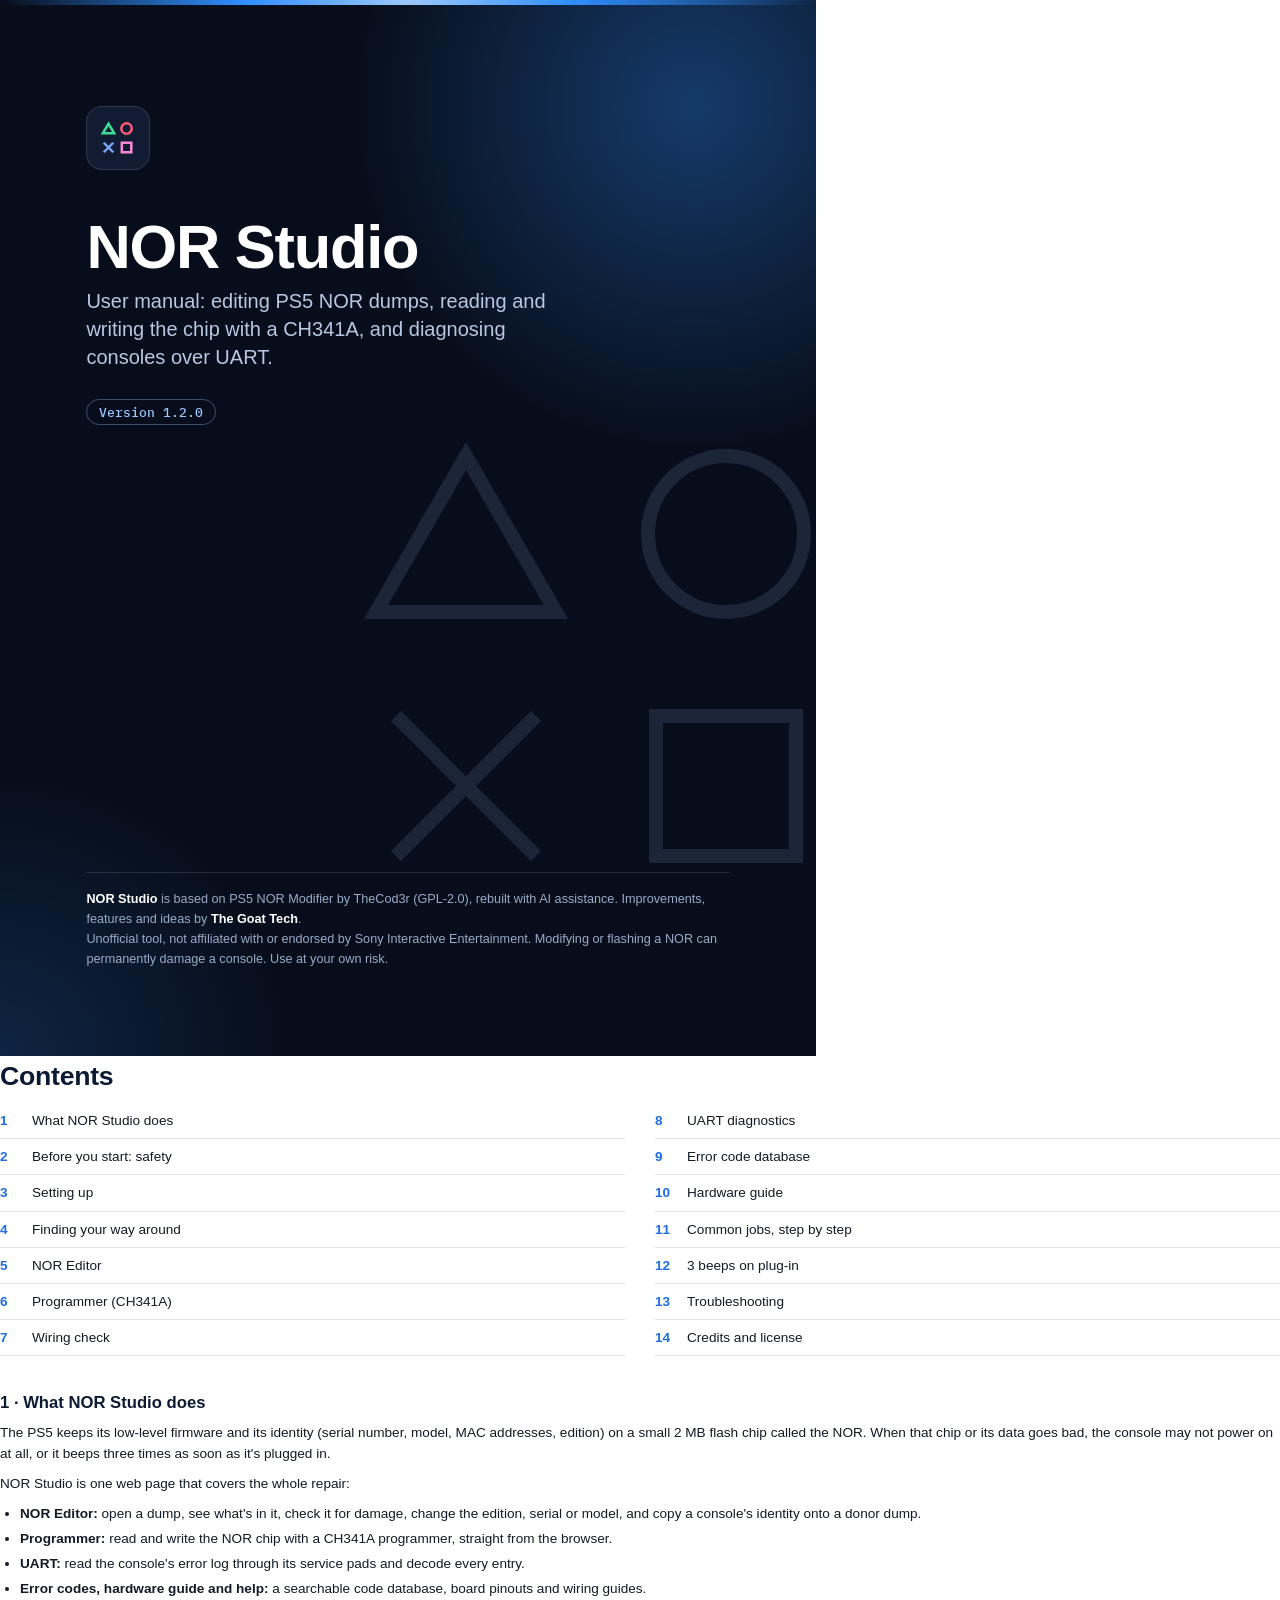
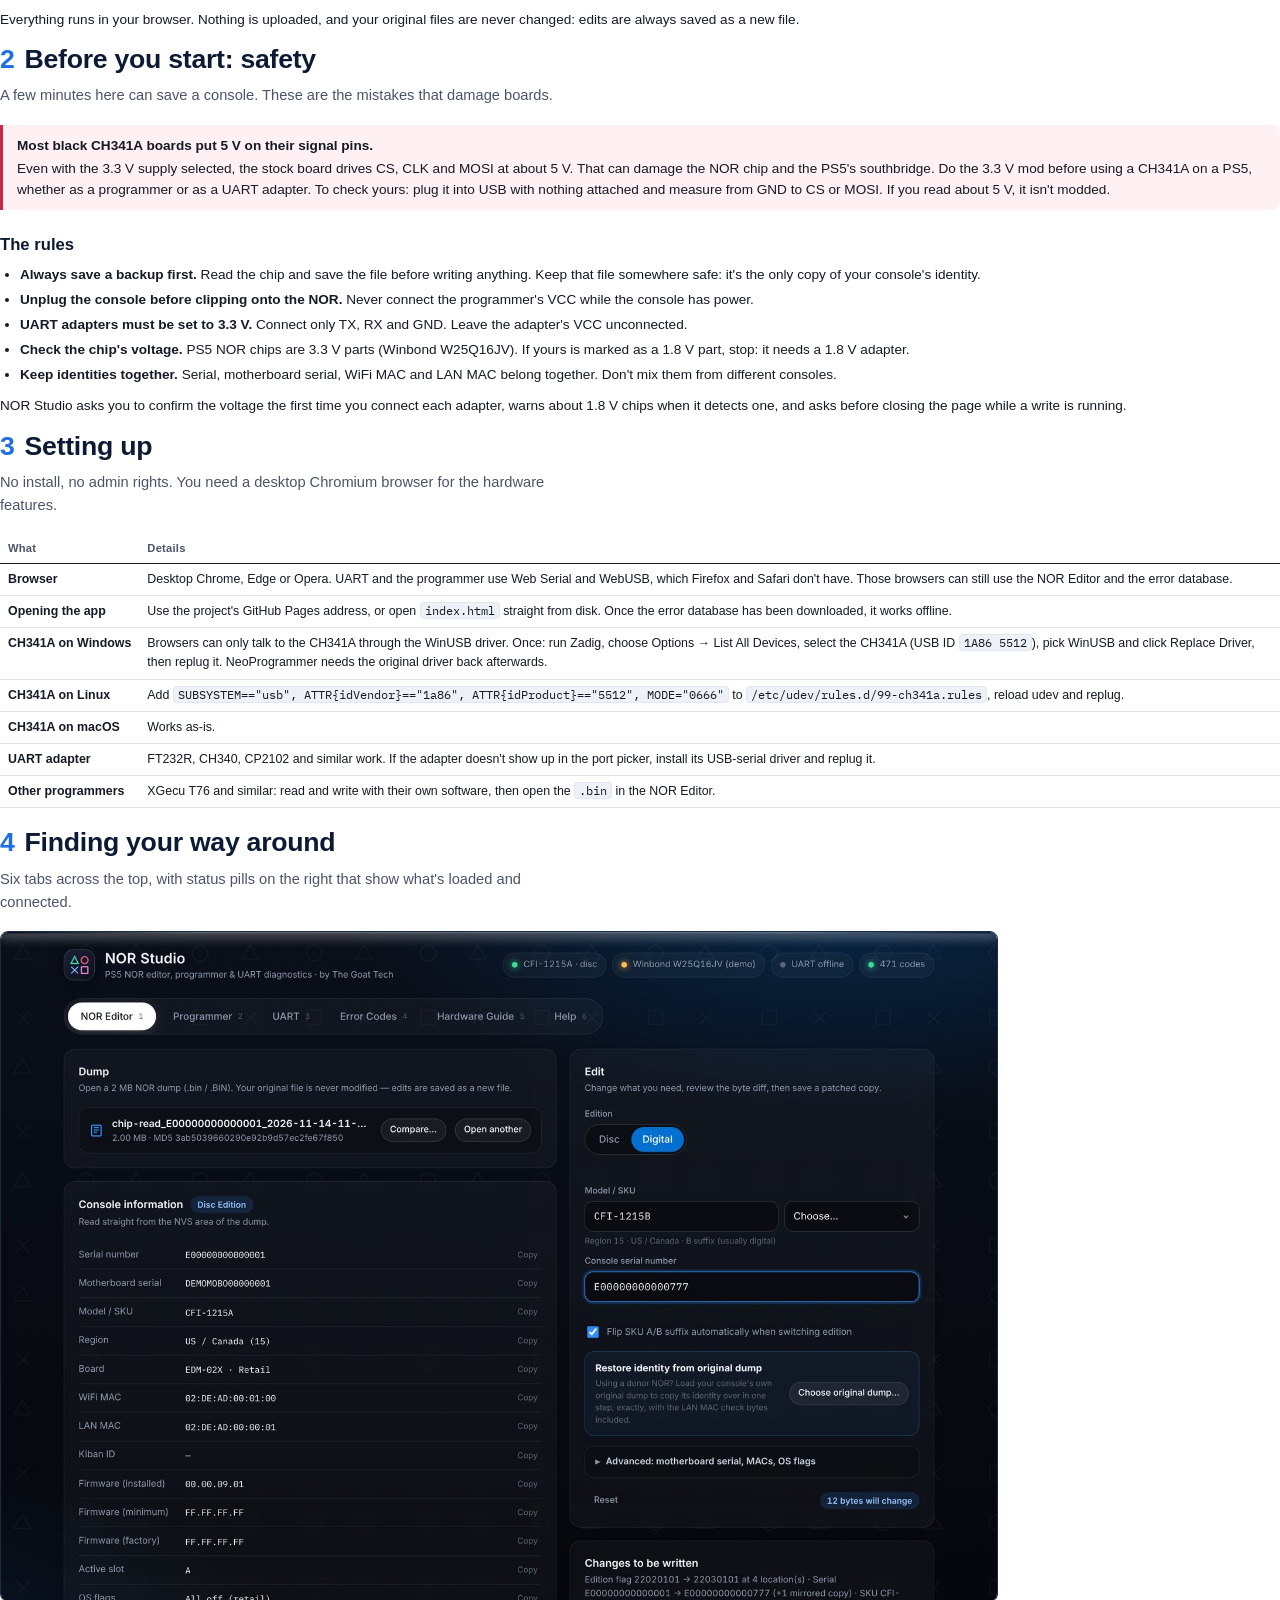
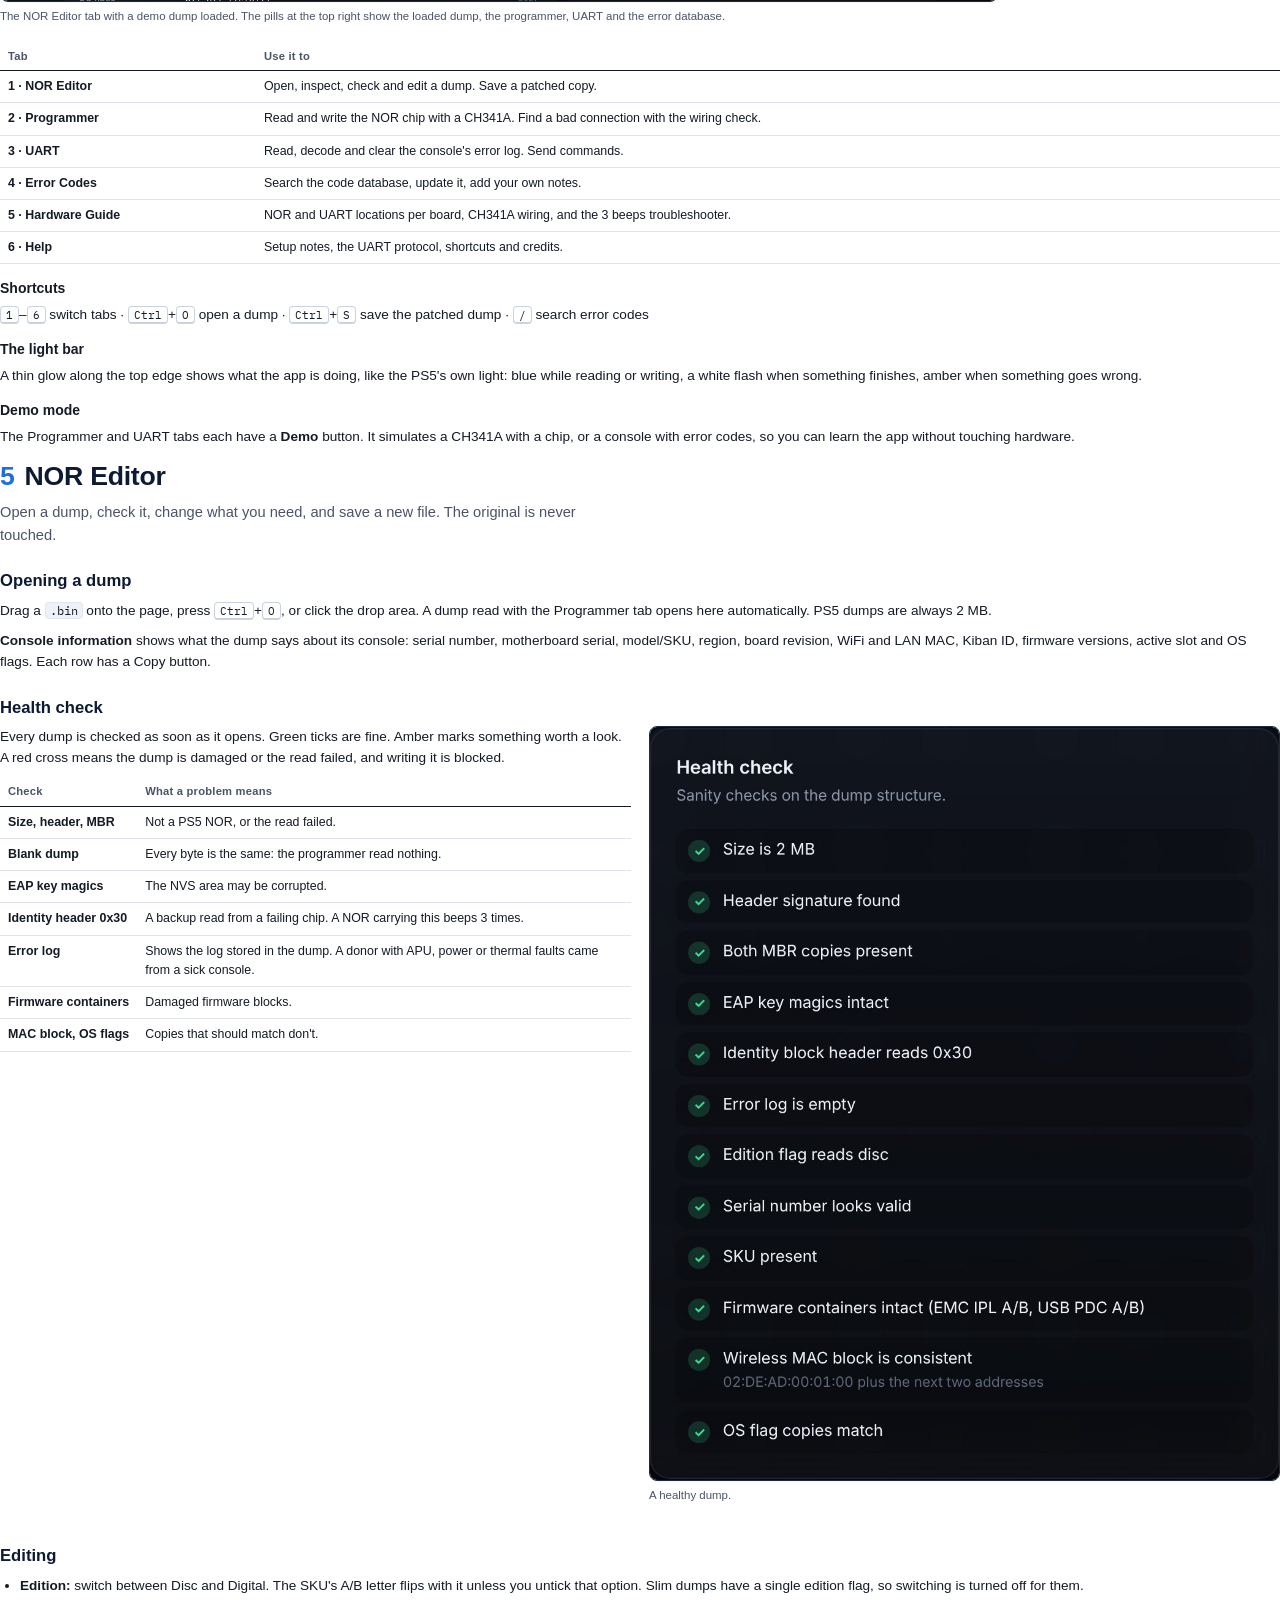
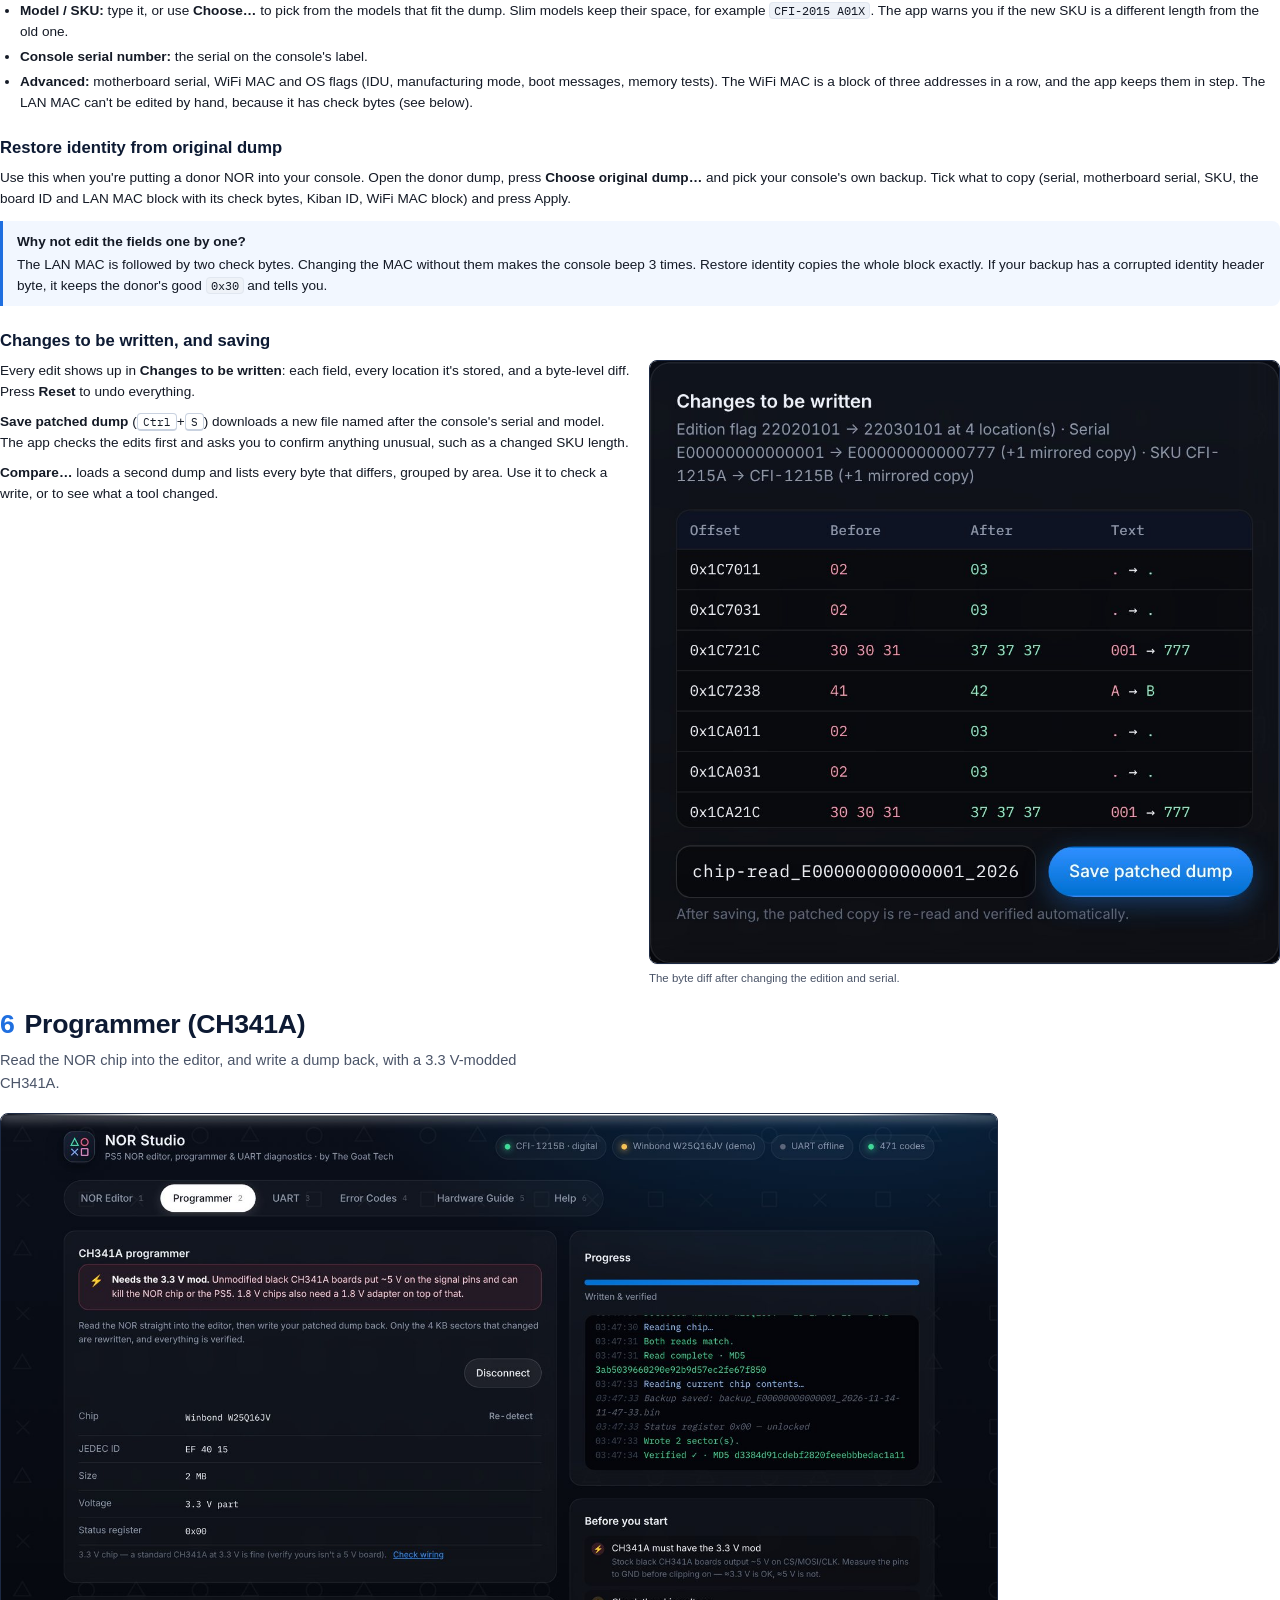
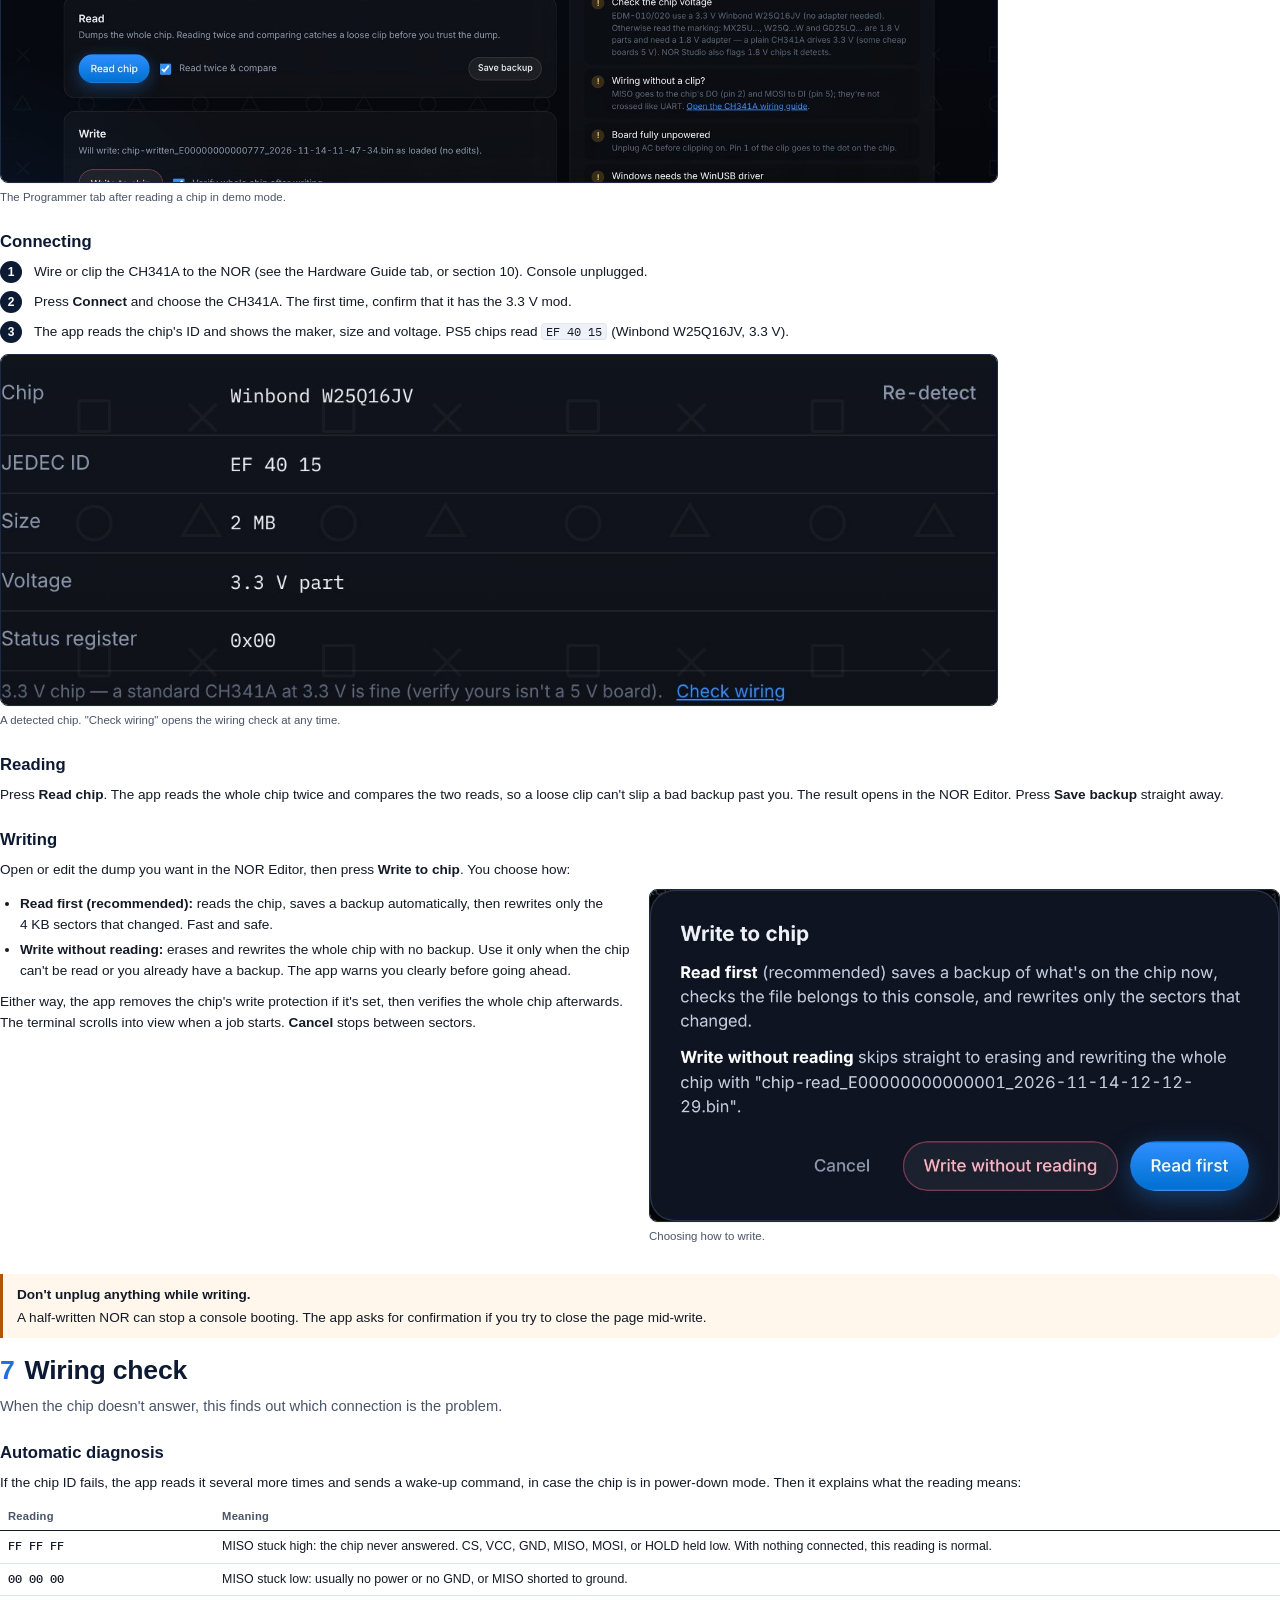
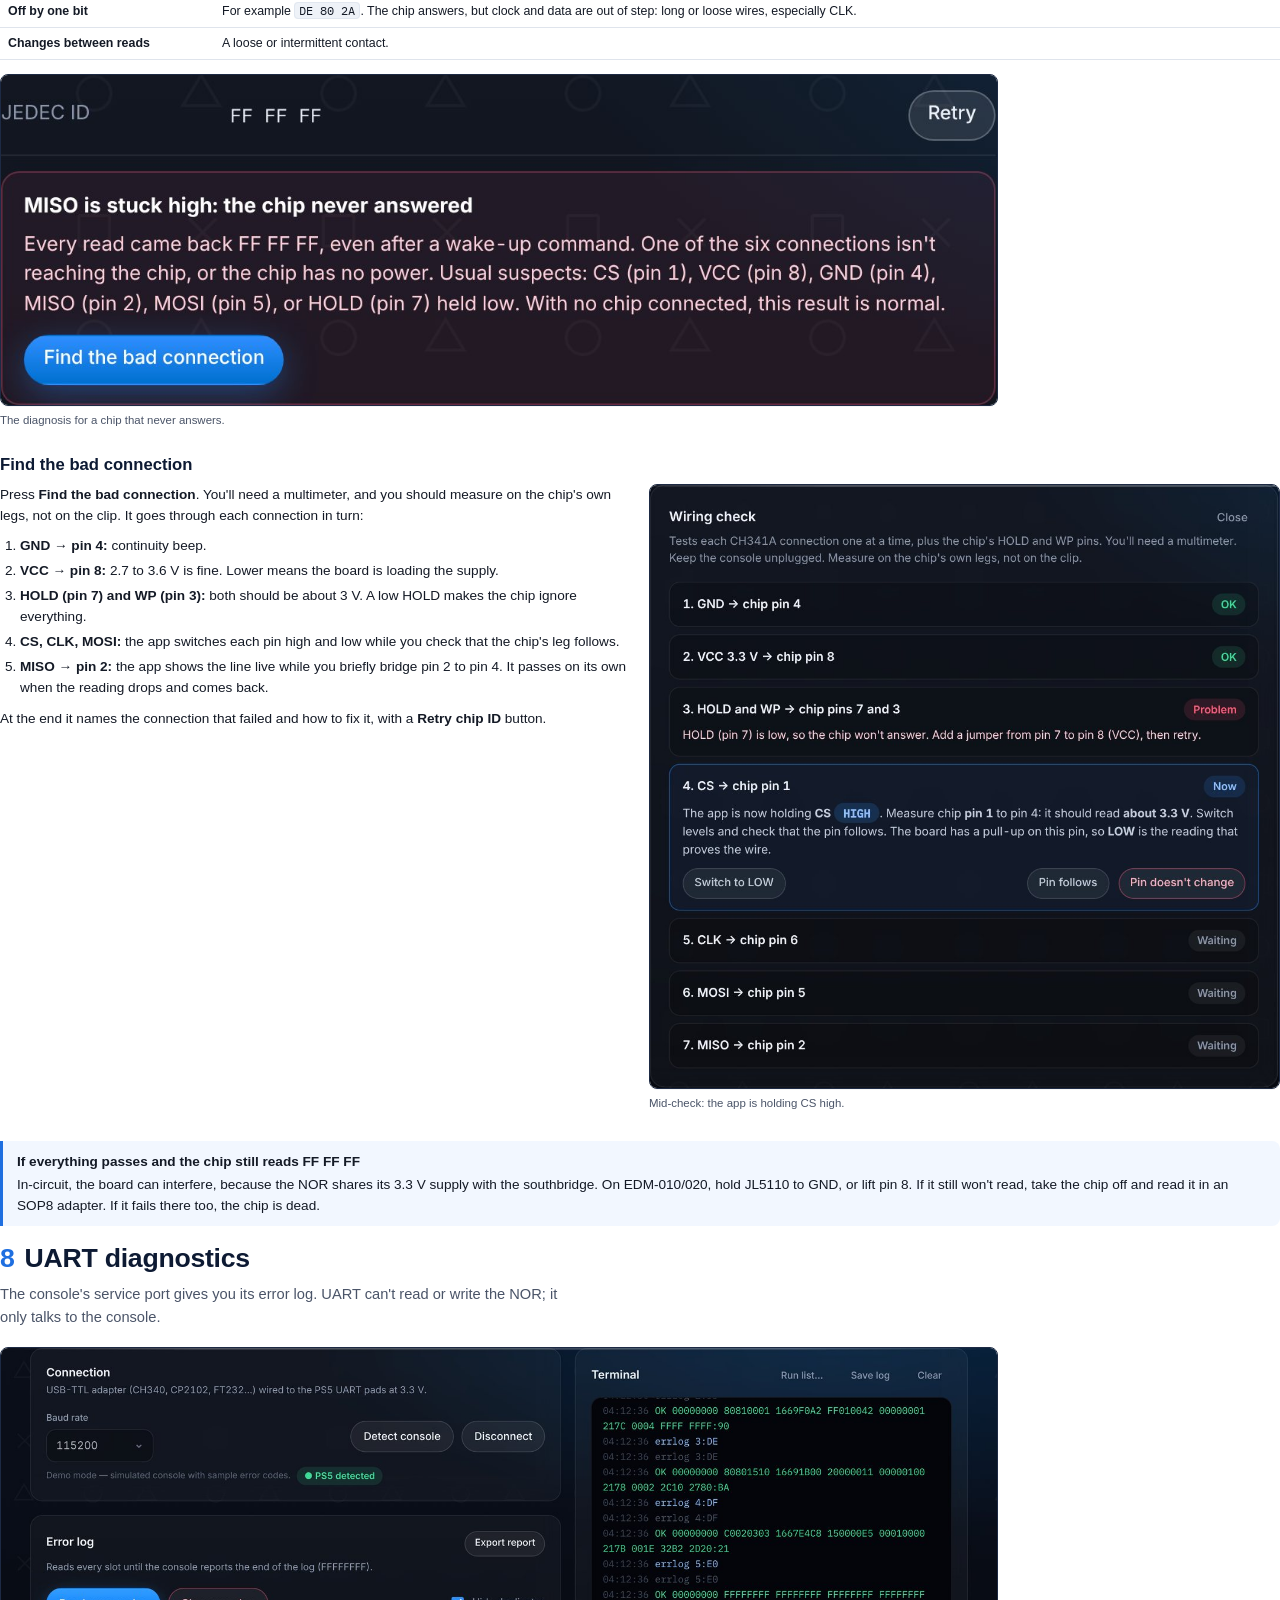
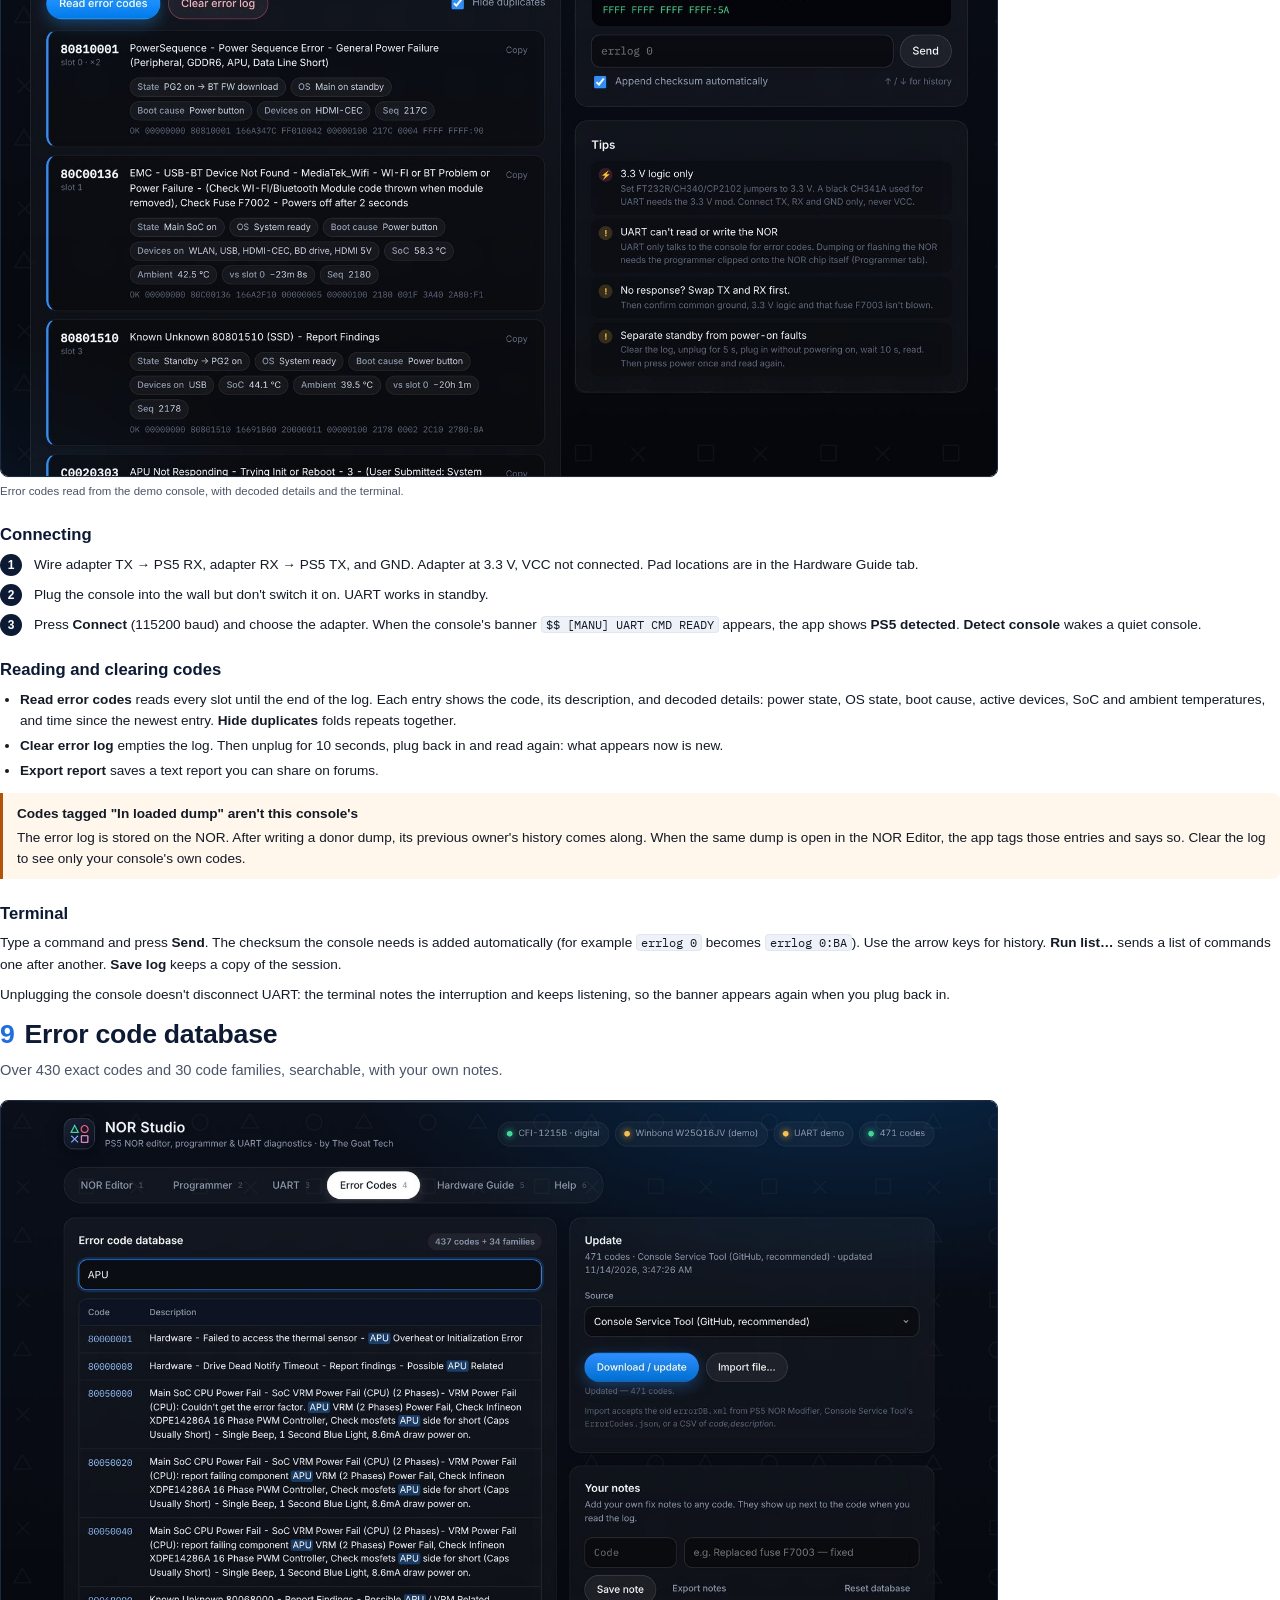
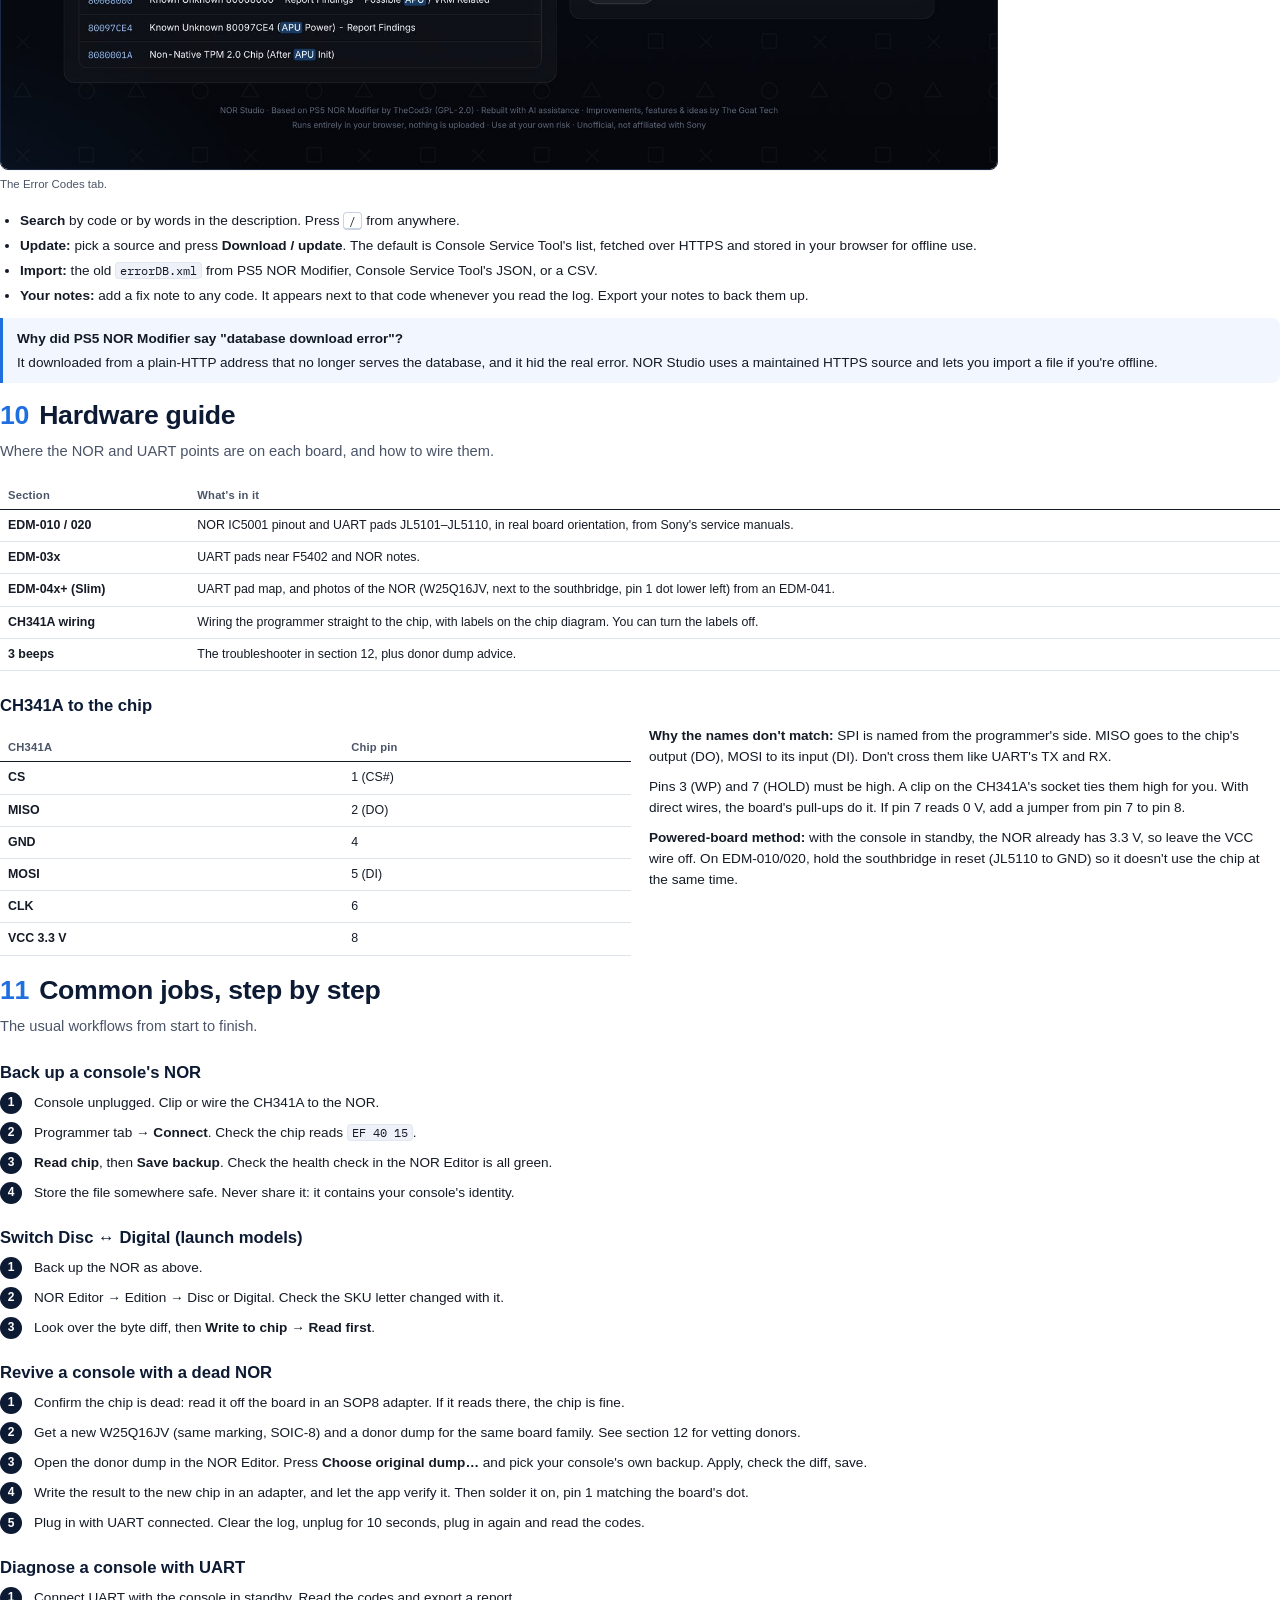
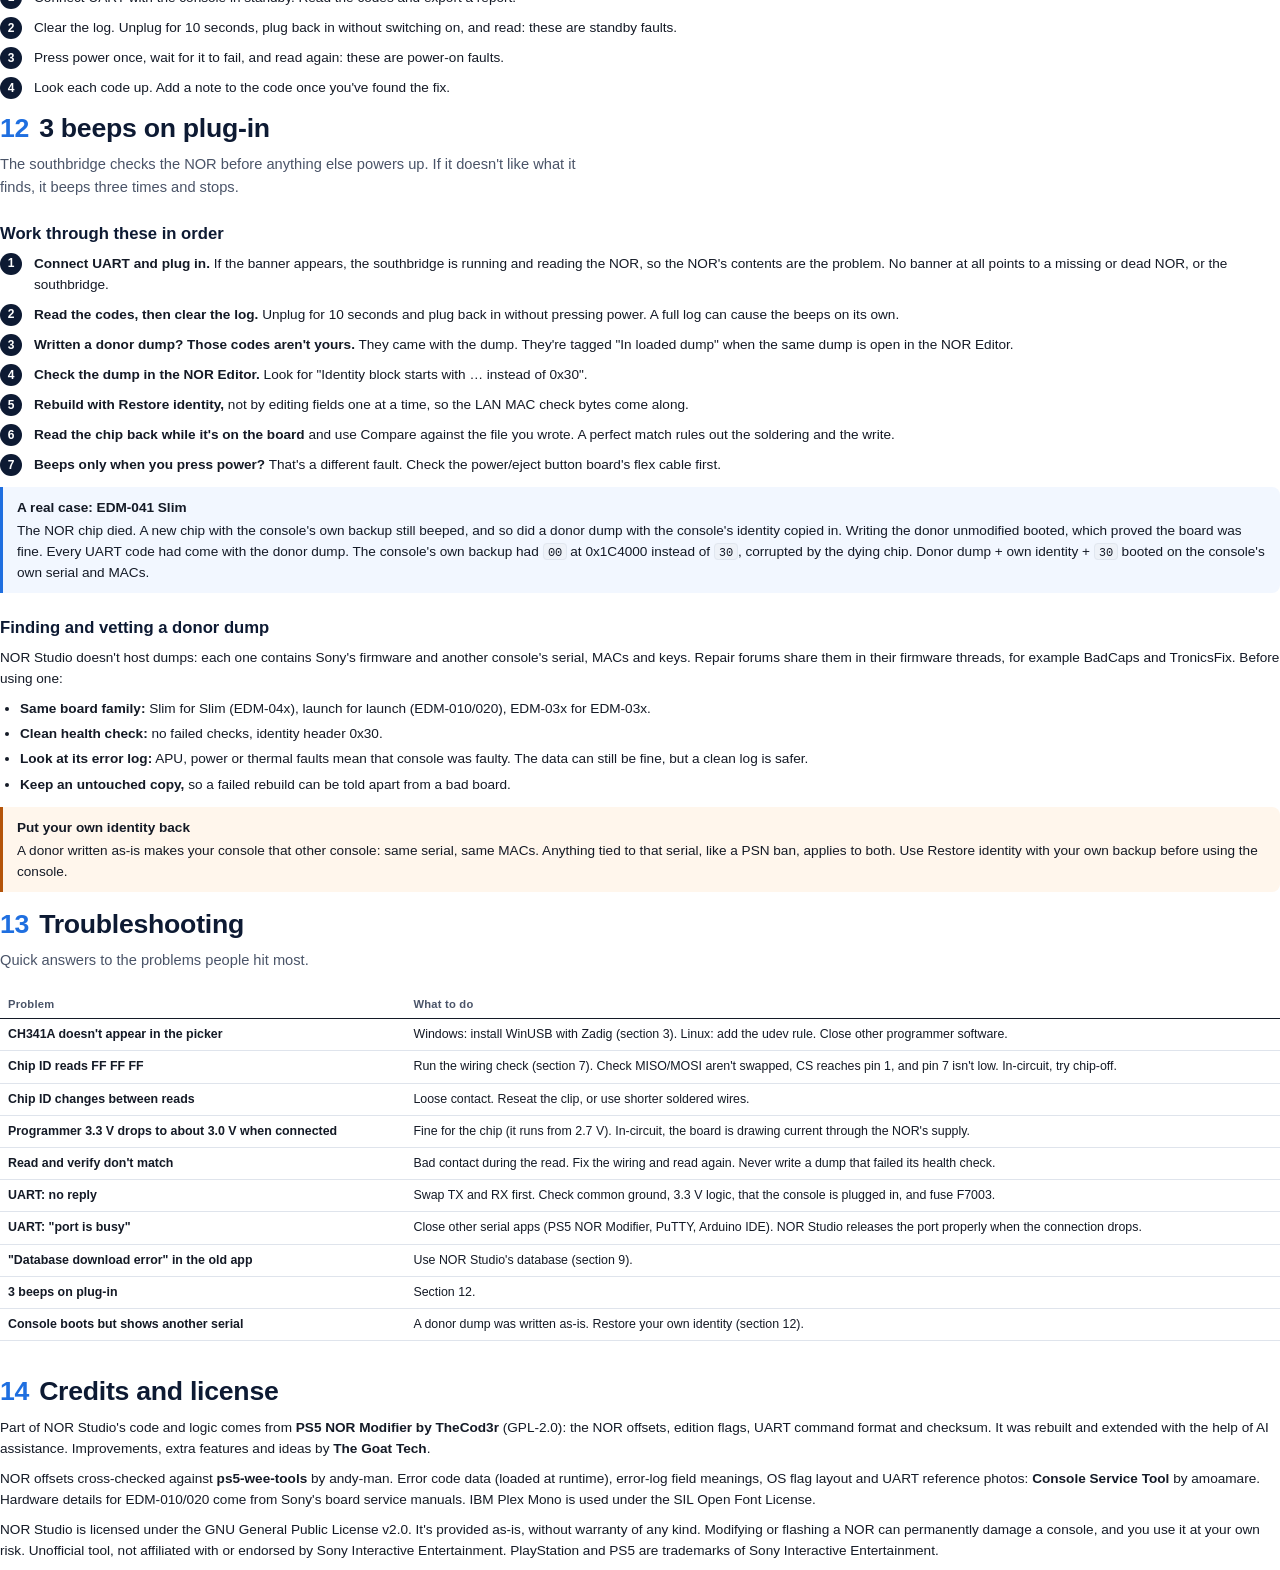
==== docs/manual-src/manual.html @ 115e69dc "Add NOR Studio user manual (PDF) and its source - docs/NOR-Studio-Manual.pdf: safety, setup, every t" ====
<!DOCTYPE html>
<html lang="en"><head><meta charset="utf-8">
<title>NOR Studio User Manual</title>
<link rel="stylesheet" href="plexmono.css">
<style>
@page { size: Letter; margin: 0.8in 0.85in 0.85in 0.85in; }
@page cover { margin: 0; }
:root{ --ink:#141a26; --soft:#4a5468; --line:#dfe4ec; --blue:#1f6fe0; --navy:#0d1a33; --warn:#b4540a; --bad:#c22a45; --good:#14834f; --mono:"IBM Plex Mono", ui-monospace, monospace; }
*{box-sizing:border-box}
html,body{margin:0}
body{font-family:Inter, sans-serif; color:var(--ink); font-size:10.2pt; line-height:1.55; font-feature-settings:"cv11","ss01";}
.cover{page:cover; height:11in; width:8.5in; background:#070d1a; color:#fff; position:relative; overflow:hidden; break-after:page; padding:1.1in 0.9in;}
.cover .glow{position:absolute; inset:0; background:radial-gradient(70% 55% at 85% 10%, rgba(47,143,255,.35), transparent 60%), radial-gradient(60% 45% at 0% 100%, rgba(47,143,255,.18), transparent 60%);}
.cover .shapes{position:absolute; right:-40px; bottom:120px; opacity:.13}
.cover .bar{position:absolute; top:0; left:0; right:0; height:5px; background:linear-gradient(90deg,transparent,#2f8fff 30%,#9cc8ff 50%,#2f8fff 70%,transparent)}
.cover .inner{position:relative}
.cover .logo{width:64px;height:64px;border-radius:16px;background:#111c33;border:1px solid rgba(255,255,255,.12);display:grid;place-items:center}
.cover h1{font-size:46pt; line-height:1; letter-spacing:-.02em; margin:46px 0 10px; font-weight:700}
.cover .sub{font-size:15pt; color:#b9c8e2; max-width:5.2in; line-height:1.4}
.cover .meta{position:absolute; left:0.9in; bottom:0.9in; right:0.9in; font-size:9.5pt; color:#9aabc8; line-height:1.6; border-top:1px solid rgba(255,255,255,.12); padding-top:16px}
.cover .meta b{color:#fff; font-weight:600}
.cover .ver{display:inline-block; margin-top:28px; font:500 9.5pt var(--mono); color:#9cc8ff; border:1px solid rgba(156,200,255,.35); border-radius:999px; padding:4px 12px}

h2{font-size:20pt; letter-spacing:-.01em; margin:0 0 4px; color:var(--navy); break-after:avoid}
h2 .n{color:var(--blue); font-variant-numeric:tabular-nums; margin-right:10px}
.lede{color:var(--soft); font-size:11pt; margin:0 0 18px; max-width:6in}
h3{font-size:12.5pt; margin:22px 0 6px; color:var(--navy); break-after:avoid}
h4{font-size:10.5pt; margin:14px 0 4px; break-after:avoid}
p{margin:0 0 9px}
section.ch{break-before:page}
ul,ol{margin:4px 0 10px; padding-left:20px} li{margin-bottom:4px}
code,.k{font-family:var(--mono); font-size:9pt; background:#eef2f8; border:1px solid #e1e7f0; border-radius:4px; padding:0 4px; white-space:nowrap}
kbd{font-family:var(--mono); font-size:8.6pt; border:1px solid #c9d2e0; border-bottom-width:2px; border-radius:4px; padding:0 5px; background:#fff}
b,strong{font-weight:600}
figure{margin:12px 0 16px; break-inside:avoid}
figure img{width:100%; display:block; border-radius:8px; border:1px solid #1d2a44; box-shadow:0 1px 0 rgba(0,0,0,.04)}
figure.half img{width:62%} figure.mid img{width:78%}
figcaption{font-size:8.6pt; color:var(--soft); margin-top:6px}
.note{border-left:3px solid var(--blue); background:#f2f7ff; padding:10px 14px; border-radius:0 8px 8px 0; margin:12px 0; break-inside:avoid}
.note.warn{border-color:var(--warn); background:#fff6ec}
.note.bad{border-color:var(--bad); background:#fff1f3}
.note b:first-child{display:block; margin-bottom:2px}
table{width:100%; border-collapse:collapse; margin:8px 0 14px; font-size:9.3pt; break-inside:auto}
th{text-align:left; font-weight:600; color:var(--soft); font-size:8.4pt; letter-spacing:.02em; border-bottom:1.5px solid var(--ink); padding:6px 8px 5px}
td{border-bottom:1px solid var(--line); padding:6px 8px; vertical-align:top}
tr{break-inside:avoid}
td:first-child{font-weight:600; white-space:nowrap}
td.m{font-family:var(--mono); font-size:8.8pt; font-weight:500}
.cols{display:grid; grid-template-columns:1fr 1fr; gap:18px}
.toc{columns:2; column-gap:30px; margin-top:6px}
.toc a{display:flex; gap:10px; padding:7px 0; border-bottom:1px solid var(--line); color:var(--ink); text-decoration:none; break-inside:avoid}
.toc a span{color:var(--blue); font-weight:600; width:22px; font-variant-numeric:tabular-nums}
.steps{counter-reset:s; list-style:none; padding:0}
.steps>li{counter-increment:s; position:relative; padding-left:34px; margin-bottom:9px; break-inside:avoid}
.steps>li::before{content:counter(s); position:absolute; left:0; top:0; width:22px; height:22px; border-radius:50%; background:var(--navy); color:#fff; font-size:9pt; font-weight:600; display:grid; place-items:center}
.pins{font-family:var(--mono)}
.keep{break-inside:avoid}
</style></head>
<body>

<div class="cover">
  <div class="glow"></div><div class="bar"></div>
  <svg class="shapes" width="520" height="520" viewBox="0 0 520 520" fill="none" stroke="#9cc8ff" stroke-width="14">
    <path d="M130 40 L220 196 L40 196 Z"/><circle cx="390" cy="118" r="78"/><path d="M60 300 L200 440 M200 300 L60 440"/><rect x="320" y="300" width="140" height="140"/>
  </svg>
  <div class="inner">
    <div class="logo"><svg width="38" height="38" viewBox="0 0 40 40" fill="none" stroke-width="2.6"><path d="M10 5 L16 15 L4 15 Z" stroke="#3ddc97"/><circle cx="29" cy="10" r="5.5" stroke="#ff5c7a"/><path d="M5 25 L15 35 M15 25 L5 35" stroke="#7aa7ff"/><rect x="24" y="25" width="10" height="10" stroke="#ff8ad8"/></svg></div>
    <h1>NOR Studio</h1>
    <div class="sub">User manual: editing PS5 NOR dumps, reading and writing the chip with a CH341A, and diagnosing consoles over UART.</div>
    <div class="ver">Version 1.2.0</div>
  </div>
  <div class="meta">
    <b>NOR Studio</b> is based on PS5 NOR Modifier by TheCod3r (GPL-2.0), rebuilt with AI assistance. Improvements, features and ideas by <b>The Goat Tech</b>.<br>
    Unofficial tool, not affiliated with or endorsed by Sony Interactive Entertainment. Modifying or flashing a NOR can permanently damage a console. Use at your own risk.
  </div>
</div>

<section>
  <h2>Contents</h2>
  <div class="toc">
    <a href="#s1"><span>1</span>What NOR Studio does</a>
    <a href="#s2"><span>2</span>Before you start: safety</a>
    <a href="#s3"><span>3</span>Setting up</a>
    <a href="#s4"><span>4</span>Finding your way around</a>
    <a href="#s5"><span>5</span>NOR Editor</a>
    <a href="#s6"><span>6</span>Programmer (CH341A)</a>
    <a href="#s7"><span>7</span>Wiring check</a>
    <a href="#s8"><span>8</span>UART diagnostics</a>
    <a href="#s9"><span>9</span>Error code database</a>
    <a href="#s10"><span>10</span>Hardware guide</a>
    <a href="#s11"><span>11</span>Common jobs, step by step</a>
    <a href="#s12"><span>12</span>3 beeps on plug-in</a>
    <a href="#s13"><span>13</span>Troubleshooting</a>
    <a href="#s14"><span>14</span>Credits and license</a>
  </div>

  <h3 id="s1" style="margin-top:34px">1 · What NOR Studio does</h3>
  <p>The PS5 keeps its low-level firmware and its identity (serial number, model, MAC addresses, edition) on a small 2&nbsp;MB flash chip called the NOR. When that chip or its data goes bad, the console may not power on at all, or it beeps three times as soon as it's plugged in.</p>
  <p>NOR Studio is one web page that covers the whole repair:</p>
  <ul>
    <li><b>NOR Editor:</b> open a dump, see what's in it, check it for damage, change the edition, serial or model, and copy a console's identity onto a donor dump.</li>
    <li><b>Programmer:</b> read and write the NOR chip with a CH341A programmer, straight from the browser.</li>
    <li><b>UART:</b> read the console's error log through its service pads and decode every entry.</li>
    <li><b>Error codes, hardware guide and help:</b> a searchable code database, board pinouts and wiring guides.</li>
  </ul>
  <p>Everything runs in your browser. Nothing is uploaded, and your original files are never changed: edits are always saved as a new file.</p>
</section>

<section class="ch" id="s2">
  <h2><span class="n">2</span>Before you start: safety</h2>
  <p class="lede">A few minutes here can save a console. These are the mistakes that damage boards.</p>

  <div class="note bad"><b>Most black CH341A boards put 5 V on their signal pins.</b>Even with the 3.3&nbsp;V supply selected, the stock board drives CS, CLK and MOSI at about 5&nbsp;V. That can damage the NOR chip and the PS5's southbridge. Do the 3.3&nbsp;V mod before using a CH341A on a PS5, whether as a programmer or as a UART adapter. To check yours: plug it into USB with nothing attached and measure from GND to CS or MOSI. If you read about 5&nbsp;V, it isn't modded.</div>

  <h3>The rules</h3>
  <ul>
    <li><b>Always save a backup first.</b> Read the chip and save the file before writing anything. Keep that file somewhere safe: it's the only copy of your console's identity.</li>
    <li><b>Unplug the console before clipping onto the NOR.</b> Never connect the programmer's VCC while the console has power.</li>
    <li><b>UART adapters must be set to 3.3&nbsp;V.</b> Connect only TX, RX and GND. Leave the adapter's VCC unconnected.</li>
    <li><b>Check the chip's voltage.</b> PS5 NOR chips are 3.3&nbsp;V parts (Winbond W25Q16JV). If yours is marked as a 1.8&nbsp;V part, stop: it needs a 1.8&nbsp;V adapter.</li>
    <li><b>Keep identities together.</b> Serial, motherboard serial, WiFi MAC and LAN MAC belong together. Don't mix them from different consoles.</li>
  </ul>
  <p>NOR Studio asks you to confirm the voltage the first time you connect each adapter, warns about 1.8&nbsp;V chips when it detects one, and asks before closing the page while a write is running.</p>

  <h2 id="s3" style="break-before:page"><span class="n">3</span>Setting up</h2>
  <p class="lede">No install, no admin rights. You need a desktop Chromium browser for the hardware features.</p>
  <table>
    <tr><th>What</th><th>Details</th></tr>
    <tr><td>Browser</td><td>Desktop Chrome, Edge or Opera. UART and the programmer use Web Serial and WebUSB, which Firefox and Safari don't have. Those browsers can still use the NOR Editor and the error database.</td></tr>
    <tr><td>Opening the app</td><td>Use the project's GitHub Pages address, or open <code>index.html</code> straight from disk. Once the error database has been downloaded, it works offline.</td></tr>
    <tr><td>CH341A on Windows</td><td>Browsers can only talk to the CH341A through the WinUSB driver. Once: run Zadig, choose Options → List All Devices, select the CH341A (USB ID <code>1A86 5512</code>), pick WinUSB and click Replace Driver, then replug it. NeoProgrammer needs the original driver back afterwards.</td></tr>
    <tr><td>CH341A on Linux</td><td>Add <code>SUBSYSTEM=="usb", ATTR{idVendor}=="1a86", ATTR{idProduct}=="5512", MODE="0666"</code> to <code>/etc/udev/rules.d/99-ch341a.rules</code>, reload udev and replug.</td></tr>
    <tr><td>CH341A on macOS</td><td>Works as-is.</td></tr>
    <tr><td>UART adapter</td><td>FT232R, CH340, CP2102 and similar work. If the adapter doesn't show up in the port picker, install its USB-serial driver and replug it.</td></tr>
    <tr><td>Other programmers</td><td>XGecu T76 and similar: read and write with their own software, then open the <code>.bin</code> in the NOR Editor.</td></tr>
  </table>
</section>

<section class="ch" id="s4">
  <h2><span class="n">4</span>Finding your way around</h2>
  <p class="lede">Six tabs across the top, with status pills on the right that show what's loaded and connected.</p>
  <figure class="mid"><img src="jpg/nor-editor.jpg"><figcaption>The NOR Editor tab with a demo dump loaded. The pills at the top right show the loaded dump, the programmer, UART and the error database.</figcaption></figure>
  <table>
    <tr><th>Tab</th><th>Use it to</th></tr>
    <tr><td>1 · NOR Editor</td><td>Open, inspect, check and edit a dump. Save a patched copy.</td></tr>
    <tr><td>2 · Programmer</td><td>Read and write the NOR chip with a CH341A. Find a bad connection with the wiring check.</td></tr>
    <tr><td>3 · UART</td><td>Read, decode and clear the console's error log. Send commands.</td></tr>
    <tr><td>4 · Error Codes</td><td>Search the code database, update it, add your own notes.</td></tr>
    <tr><td>5 · Hardware Guide</td><td>NOR and UART locations per board, CH341A wiring, and the 3 beeps troubleshooter.</td></tr>
    <tr><td>6 · Help</td><td>Setup notes, the UART protocol, shortcuts and credits.</td></tr>
  </table>
  <h4>Shortcuts</h4>
  <p><kbd>1</kbd>–<kbd>6</kbd> switch tabs · <kbd>Ctrl</kbd>+<kbd>O</kbd> open a dump · <kbd>Ctrl</kbd>+<kbd>S</kbd> save the patched dump · <kbd>/</kbd> search error codes</p>
  <h4>The light bar</h4>
  <p>A thin glow along the top edge shows what the app is doing, like the PS5's own light: blue while reading or writing, a white flash when something finishes, amber when something goes wrong.</p>
  <h4>Demo mode</h4>
  <p>The Programmer and UART tabs each have a <b>Demo</b> button. It simulates a CH341A with a chip, or a console with error codes, so you can learn the app without touching hardware.</p>
</section>

<section class="ch" id="s5">
  <h2><span class="n">5</span>NOR Editor</h2>
  <p class="lede">Open a dump, check it, change what you need, and save a new file. The original is never touched.</p>

  <h3>Opening a dump</h3>
  <p>Drag a <code>.bin</code> onto the page, press <kbd>Ctrl</kbd>+<kbd>O</kbd>, or click the drop area. A dump read with the Programmer tab opens here automatically. PS5 dumps are always 2&nbsp;MB.</p>
  <p><b>Console information</b> shows what the dump says about its console: serial number, motherboard serial, model/SKU, region, board revision, WiFi and LAN MAC, Kiban ID, firmware versions, active slot and OS flags. Each row has a Copy button.</p>

  <h3>Health check</h3>
  <div class="cols">
    <div>
      <p>Every dump is checked as soon as it opens. Green ticks are fine. Amber marks something worth a look. A red cross means the dump is damaged or the read failed, and writing it is blocked.</p>
      <table>
        <tr><th>Check</th><th>What a problem means</th></tr>
        <tr><td>Size, header, MBR</td><td>Not a PS5 NOR, or the read failed.</td></tr>
        <tr><td>Blank dump</td><td>Every byte is the same: the programmer read nothing.</td></tr>
        <tr><td>EAP key magics</td><td>The NVS area may be corrupted.</td></tr>
        <tr><td>Identity header 0x30</td><td>A backup read from a failing chip. A NOR carrying this beeps 3 times.</td></tr>
        <tr><td>Error log</td><td>Shows the log stored in the dump. A donor with APU, power or thermal faults came from a sick console.</td></tr>
        <tr><td>Firmware containers</td><td>Damaged firmware blocks.</td></tr>
        <tr><td>MAC block, OS flags</td><td>Copies that should match don't.</td></tr>
      </table>
    </div>
    <figure style="margin-top:0"><img src="jpg/checks.jpg"><figcaption>A healthy dump.</figcaption></figure>
  </div>

  <h3>Editing</h3>
  <ul>
    <li><b>Edition:</b> switch between Disc and Digital. The SKU's A/B letter flips with it unless you untick that option. Slim dumps have a single edition flag, so switching is turned off for them.</li>
    <li><b>Model / SKU:</b> type it, or use <b>Choose…</b> to pick from the models that fit the dump. Slim models keep their space, for example <code>CFI-2015 A01X</code>. The app warns you if the new SKU is a different length from the old one.</li>
    <li><b>Console serial number:</b> the serial on the console's label.</li>
    <li><b>Advanced:</b> motherboard serial, WiFi MAC and OS flags (IDU, manufacturing mode, boot messages, memory tests). The WiFi MAC is a block of three addresses in a row, and the app keeps them in step. The LAN MAC can't be edited by hand, because it has check bytes (see below).</li>
  </ul>

  <h3>Restore identity from original dump</h3>
  <p>Use this when you're putting a donor NOR into your console. Open the donor dump, press <b>Choose original dump…</b> and pick your console's own backup. Tick what to copy (serial, motherboard serial, SKU, the board ID and LAN MAC block with its check bytes, Kiban ID, WiFi MAC block) and press Apply.</p>
  <div class="note"><b>Why not edit the fields one by one?</b>The LAN MAC is followed by two check bytes. Changing the MAC without them makes the console beep 3 times. Restore identity copies the whole block exactly. If your backup has a corrupted identity header byte, it keeps the donor's good <code>0x30</code> and tells you.</div>

  <h3>Changes to be written, and saving</h3>
  <div class="cols">
    <div>
      <p>Every edit shows up in <b>Changes to be written</b>: each field, every location it's stored, and a byte-level diff. Press <b>Reset</b> to undo everything.</p>
      <p><b>Save patched dump</b> (<kbd>Ctrl</kbd>+<kbd>S</kbd>) downloads a new file named after the console's serial and model. The app checks the edits first and asks you to confirm anything unusual, such as a changed SKU length.</p>
      <p><b>Compare…</b> loads a second dump and lists every byte that differs, grouped by area. Use it to check a write, or to see what a tool changed.</p>
    </div>
    <figure style="margin-top:0"><img src="jpg/diff.jpg"><figcaption>The byte diff after changing the edition and serial.</figcaption></figure>
  </div>
</section>

<section class="ch" id="s6">
  <h2><span class="n">6</span>Programmer (CH341A)</h2>
  <p class="lede">Read the NOR chip into the editor, and write a dump back, with a 3.3 V-modded CH341A.</p>
  <figure class="mid"><img src="jpg/programmer-tab.jpg"><figcaption>The Programmer tab after reading a chip in demo mode.</figcaption></figure>

  <h3>Connecting</h3>
  <ol class="steps">
    <li>Wire or clip the CH341A to the NOR (see the Hardware Guide tab, or section 10). Console unplugged.</li>
    <li>Press <b>Connect</b> and choose the CH341A. The first time, confirm that it has the 3.3&nbsp;V mod.</li>
    <li>The app reads the chip's ID and shows the maker, size and voltage. PS5 chips read <code>EF 40 15</code> (Winbond W25Q16JV, 3.3&nbsp;V).</li>
  </ol>
  <figure class="mid"><img src="jpg/chip.jpg"><figcaption>A detected chip. "Check wiring" opens the wiring check at any time.</figcaption></figure>

  <h3>Reading</h3>
  <p>Press <b>Read chip</b>. The app reads the whole chip twice and compares the two reads, so a loose clip can't slip a bad backup past you. The result opens in the NOR Editor. Press <b>Save backup</b> straight away.</p>

  <h3>Writing</h3>
  <p>Open or edit the dump you want in the NOR Editor, then press <b>Write to chip</b>. You choose how:</p>
  <div class="cols">
    <div>
      <ul>
        <li><b>Read first (recommended):</b> reads the chip, saves a backup automatically, then rewrites only the 4&nbsp;KB sectors that changed. Fast and safe.</li>
        <li><b>Write without reading:</b> erases and rewrites the whole chip with no backup. Use it only when the chip can't be read or you already have a backup. The app warns you clearly before going ahead.</li>
      </ul>
      <p>Either way, the app removes the chip's write protection if it's set, then verifies the whole chip afterwards. The terminal scrolls into view when a job starts. <b>Cancel</b> stops between sectors.</p>
    </div>
    <figure style="margin-top:0"><img src="jpg/writechoice.jpg"><figcaption>Choosing how to write.</figcaption></figure>
  </div>
  <div class="note warn"><b>Don't unplug anything while writing.</b>A half-written NOR can stop a console booting. The app asks for confirmation if you try to close the page mid-write.</div>
</section>

<section class="ch" id="s7">
  <h2><span class="n">7</span>Wiring check</h2>
  <p class="lede">When the chip doesn't answer, this finds out which connection is the problem.</p>
  <h3>Automatic diagnosis</h3>
  <p>If the chip ID fails, the app reads it several more times and sends a wake-up command, in case the chip is in power-down mode. Then it explains what the reading means:</p>
  <table>
    <tr><th>Reading</th><th>Meaning</th></tr>
    <tr><td class="m">FF FF FF</td><td>MISO stuck high: the chip never answered. CS, VCC, GND, MISO, MOSI, or HOLD held low. With nothing connected, this reading is normal.</td></tr>
    <tr><td class="m">00 00 00</td><td>MISO stuck low: usually no power or no GND, or MISO shorted to ground.</td></tr>
    <tr><td>Off by one bit</td><td>For example <code>DE 80 2A</code>. The chip answers, but clock and data are out of step: long or loose wires, especially CLK.</td></tr>
    <tr><td>Changes between reads</td><td>A loose or intermittent contact.</td></tr>
  </table>
  <figure class="mid"><img src="jpg/diag.jpg"><figcaption>The diagnosis for a chip that never answers.</figcaption></figure>

  <h3>Find the bad connection</h3>
  <div class="cols">
    <div>
      <p>Press <b>Find the bad connection</b>. You'll need a multimeter, and you should measure on the chip's own legs, not on the clip. It goes through each connection in turn:</p>
      <ol>
        <li><b>GND → pin 4:</b> continuity beep.</li>
        <li><b>VCC → pin 8:</b> 2.7 to 3.6&nbsp;V is fine. Lower means the board is loading the supply.</li>
        <li><b>HOLD (pin 7) and WP (pin 3):</b> both should be about 3&nbsp;V. A low HOLD makes the chip ignore everything.</li>
        <li><b>CS, CLK, MOSI:</b> the app switches each pin high and low while you check that the chip's leg follows.</li>
        <li><b>MISO → pin 2:</b> the app shows the line live while you briefly bridge pin 2 to pin 4. It passes on its own when the reading drops and comes back.</li>
      </ol>
      <p>At the end it names the connection that failed and how to fix it, with a <b>Retry chip ID</b> button.</p>
    </div>
    <figure style="margin-top:0"><img src="jpg/wiring-check.jpg"><figcaption>Mid-check: the app is holding CS high.</figcaption></figure>
  </div>
  <div class="note"><b>If everything passes and the chip still reads FF FF FF</b>In-circuit, the board can interfere, because the NOR shares its 3.3&nbsp;V supply with the southbridge. On EDM-010/020, hold JL5110 to GND, or lift pin 8. If it still won't read, take the chip off and read it in an SOP8 adapter. If it fails there too, the chip is dead.</div>
</section>

<section class="ch" id="s8">
  <h2><span class="n">8</span>UART diagnostics</h2>
  <p class="lede">The console's service port gives you its error log. UART can't read or write the NOR; it only talks to the console.</p>
  <figure class="mid"><img src="jpg/uart-tab.jpg"><figcaption>Error codes read from the demo console, with decoded details and the terminal.</figcaption></figure>
  <h3>Connecting</h3>
  <ol class="steps">
    <li>Wire adapter TX → PS5 RX, adapter RX → PS5 TX, and GND. Adapter at 3.3&nbsp;V, VCC not connected. Pad locations are in the Hardware Guide tab.</li>
    <li>Plug the console into the wall but don't switch it on. UART works in standby.</li>
    <li>Press <b>Connect</b> (115200 baud) and choose the adapter. When the console's banner <code>$$ [MANU] UART CMD READY</code> appears, the app shows <b>PS5 detected</b>. <b>Detect console</b> wakes a quiet console.</li>
  </ol>
  <h3>Reading and clearing codes</h3>
  <ul>
    <li><b>Read error codes</b> reads every slot until the end of the log. Each entry shows the code, its description, and decoded details: power state, OS state, boot cause, active devices, SoC and ambient temperatures, and time since the newest entry. <b>Hide duplicates</b> folds repeats together.</li>
    <li><b>Clear error log</b> empties the log. Then unplug for 10 seconds, plug back in and read again: what appears now is new.</li>
    <li><b>Export report</b> saves a text report you can share on forums.</li>
  </ul>
  <div class="note warn"><b>Codes tagged "In loaded dump" aren't this console's</b>The error log is stored on the NOR. After writing a donor dump, its previous owner's history comes along. When the same dump is open in the NOR Editor, the app tags those entries and says so. Clear the log to see only your console's own codes.</div>
  <h3>Terminal</h3>
  <p>Type a command and press <b>Send</b>. The checksum the console needs is added automatically (for example <code>errlog 0</code> becomes <code>errlog 0:BA</code>). Use the arrow keys for history. <b>Run list…</b> sends a list of commands one after another. <b>Save log</b> keeps a copy of the session.</p>
  <p>Unplugging the console doesn't disconnect UART: the terminal notes the interruption and keeps listening, so the banner appears again when you plug back in.</p>
</section>

<section class="ch" id="s9">
  <h2><span class="n">9</span>Error code database</h2>
  <p class="lede">Over 430 exact codes and 30 code families, searchable, with your own notes.</p>
  <figure class="mid"><img src="jpg/error-codes.jpg"><figcaption>The Error Codes tab.</figcaption></figure>
  <ul>
    <li><b>Search</b> by code or by words in the description. Press <kbd>/</kbd> from anywhere.</li>
    <li><b>Update:</b> pick a source and press <b>Download / update</b>. The default is Console Service Tool's list, fetched over HTTPS and stored in your browser for offline use.</li>
    <li><b>Import:</b> the old <code>errorDB.xml</code> from PS5 NOR Modifier, Console Service Tool's JSON, or a CSV.</li>
    <li><b>Your notes:</b> add a fix note to any code. It appears next to that code whenever you read the log. Export your notes to back them up.</li>
  </ul>
  <div class="note"><b>Why did PS5 NOR Modifier say "database download error"?</b>It downloaded from a plain-HTTP address that no longer serves the database, and it hid the real error. NOR Studio uses a maintained HTTPS source and lets you import a file if you're offline.</div>

  <h2 id="s10" style="break-before:page"><span class="n">10</span>Hardware guide</h2>
  <p class="lede">Where the NOR and UART points are on each board, and how to wire them.</p>
  <table>
    <tr><th>Section</th><th>What's in it</th></tr>
    <tr><td>EDM-010 / 020</td><td>NOR IC5001 pinout and UART pads JL5101–JL5110, in real board orientation, from Sony's service manuals.</td></tr>
    <tr><td>EDM-03x</td><td>UART pads near F5402 and NOR notes.</td></tr>
    <tr><td>EDM-04x+ (Slim)</td><td>UART pad map, and photos of the NOR (W25Q16JV, next to the southbridge, pin 1 dot lower left) from an EDM-041.</td></tr>
    <tr><td>CH341A wiring</td><td>Wiring the programmer straight to the chip, with labels on the chip diagram. You can turn the labels off.</td></tr>
    <tr><td>3 beeps</td><td>The troubleshooter in section 12, plus donor dump advice.</td></tr>
  </table>
  <h3>CH341A to the chip</h3>
  <div class="cols keep">
    <table>
      <tr><th>CH341A</th><th>Chip pin</th></tr>
      <tr><td>CS</td><td>1 (CS#)</td></tr>
      <tr><td>MISO</td><td>2 (DO)</td></tr>
      <tr><td>GND</td><td>4</td></tr>
      <tr><td>MOSI</td><td>5 (DI)</td></tr>
      <tr><td>CLK</td><td>6</td></tr>
      <tr><td>VCC 3.3&nbsp;V</td><td>8</td></tr>
    </table>
    <div>
      <p><b>Why the names don't match:</b> SPI is named from the programmer's side. MISO goes to the chip's output (DO), MOSI to its input (DI). Don't cross them like UART's TX and RX.</p>
      <p>Pins 3 (WP) and 7 (HOLD) must be high. A clip on the CH341A's socket ties them high for you. With direct wires, the board's pull-ups do it. If pin 7 reads 0&nbsp;V, add a jumper from pin 7 to pin 8.</p>
      <p><b>Powered-board method:</b> with the console in standby, the NOR already has 3.3&nbsp;V, so leave the VCC wire off. On EDM-010/020, hold the southbridge in reset (JL5110 to GND) so it doesn't use the chip at the same time.</p>
    </div>
  </div>
</section>

<section class="ch" id="s11">
  <h2><span class="n">11</span>Common jobs, step by step</h2>
  <p class="lede">The usual workflows from start to finish.</p>

  <h3>Back up a console's NOR</h3>
  <ol class="steps">
    <li>Console unplugged. Clip or wire the CH341A to the NOR.</li>
    <li>Programmer tab → <b>Connect</b>. Check the chip reads <code>EF 40 15</code>.</li>
    <li><b>Read chip</b>, then <b>Save backup</b>. Check the health check in the NOR Editor is all green.</li>
    <li>Store the file somewhere safe. Never share it: it contains your console's identity.</li>
  </ol>

  <h3>Switch Disc ↔ Digital (launch models)</h3>
  <ol class="steps">
    <li>Back up the NOR as above.</li>
    <li>NOR Editor → Edition → Disc or Digital. Check the SKU letter changed with it.</li>
    <li>Look over the byte diff, then <b>Write to chip</b> → <b>Read first</b>.</li>
  </ol>

  <h3>Revive a console with a dead NOR</h3>
  <ol class="steps">
    <li>Confirm the chip is dead: read it off the board in an SOP8 adapter. If it reads there, the chip is fine.</li>
    <li>Get a new W25Q16JV (same marking, SOIC-8) and a donor dump for the same board family. See section 12 for vetting donors.</li>
    <li>Open the donor dump in the NOR Editor. Press <b>Choose original dump…</b> and pick your console's own backup. Apply, check the diff, save.</li>
    <li>Write the result to the new chip in an adapter, and let the app verify it. Then solder it on, pin 1 matching the board's dot.</li>
    <li>Plug in with UART connected. Clear the log, unplug for 10 seconds, plug in again and read the codes.</li>
  </ol>

  <h3>Diagnose a console with UART</h3>
  <ol class="steps">
    <li>Connect UART with the console in standby. Read the codes and export a report.</li>
    <li>Clear the log. Unplug for 10 seconds, plug back in without switching on, and read: these are standby faults.</li>
    <li>Press power once, wait for it to fail, and read again: these are power-on faults.</li>
    <li>Look each code up. Add a note to the code once you've found the fix.</li>
  </ol>
</section>

<section class="ch" id="s12">
  <h2><span class="n">12</span>3 beeps on plug-in</h2>
  <p class="lede">The southbridge checks the NOR before anything else powers up. If it doesn't like what it finds, it beeps three times and stops.</p>
  <h3>Work through these in order</h3>
  <ol class="steps">
    <li><b>Connect UART and plug in.</b> If the banner appears, the southbridge is running and reading the NOR, so the NOR's contents are the problem. No banner at all points to a missing or dead NOR, or the southbridge.</li>
    <li><b>Read the codes, then clear the log.</b> Unplug for 10 seconds and plug back in without pressing power. A full log can cause the beeps on its own.</li>
    <li><b>Written a donor dump? Those codes aren't yours.</b> They came with the dump. They're tagged "In loaded dump" when the same dump is open in the NOR Editor.</li>
    <li><b>Check the dump in the NOR Editor.</b> Look for "Identity block starts with … instead of 0x30".</li>
    <li><b>Rebuild with Restore identity,</b> not by editing fields one at a time, so the LAN MAC check bytes come along.</li>
    <li><b>Read the chip back while it's on the board</b> and use Compare against the file you wrote. A perfect match rules out the soldering and the write.</li>
    <li><b>Beeps only when you press power?</b> That's a different fault. Check the power/eject button board's flex cable first.</li>
  </ol>
  <div class="note"><b>A real case: EDM-041 Slim</b>The NOR chip died. A new chip with the console's own backup still beeped, and so did a donor dump with the console's identity copied in. Writing the donor unmodified booted, which proved the board was fine. Every UART code had come with the donor dump. The console's own backup had <code>00</code> at 0x1C4000 instead of <code>30</code>, corrupted by the dying chip. Donor dump + own identity + <code>30</code> booted on the console's own serial and MACs.</div>

  <h3>Finding and vetting a donor dump</h3>
  <p>NOR Studio doesn't host dumps: each one contains Sony's firmware and another console's serial, MACs and keys. Repair forums share them in their firmware threads, for example BadCaps and TronicsFix. Before using one:</p>
  <ul>
    <li><b>Same board family:</b> Slim for Slim (EDM-04x), launch for launch (EDM-010/020), EDM-03x for EDM-03x.</li>
    <li><b>Clean health check:</b> no failed checks, identity header 0x30.</li>
    <li><b>Look at its error log:</b> APU, power or thermal faults mean that console was faulty. The data can still be fine, but a clean log is safer.</li>
    <li><b>Keep an untouched copy,</b> so a failed rebuild can be told apart from a bad board.</li>
  </ul>
  <div class="note warn"><b>Put your own identity back</b>A donor written as-is makes your console that other console: same serial, same MACs. Anything tied to that serial, like a PSN ban, applies to both. Use Restore identity with your own backup before using the console.</div>
</section>

<section class="ch" id="s13">
  <h2><span class="n">13</span>Troubleshooting</h2>
  <p class="lede">Quick answers to the problems people hit most.</p>
  <table>
    <tr><th>Problem</th><th>What to do</th></tr>
    <tr><td>CH341A doesn't appear in the picker</td><td>Windows: install WinUSB with Zadig (section 3). Linux: add the udev rule. Close other programmer software.</td></tr>
    <tr><td>Chip ID reads FF FF FF</td><td>Run the wiring check (section 7). Check MISO/MOSI aren't swapped, CS reaches pin 1, and pin 7 isn't low. In-circuit, try chip-off.</td></tr>
    <tr><td>Chip ID changes between reads</td><td>Loose contact. Reseat the clip, or use shorter soldered wires.</td></tr>
    <tr><td>Programmer 3.3&nbsp;V drops to about 3.0&nbsp;V when connected</td><td>Fine for the chip (it runs from 2.7&nbsp;V). In-circuit, the board is drawing current through the NOR's supply.</td></tr>
    <tr><td>Read and verify don't match</td><td>Bad contact during the read. Fix the wiring and read again. Never write a dump that failed its health check.</td></tr>
    <tr><td>UART: no reply</td><td>Swap TX and RX first. Check common ground, 3.3&nbsp;V logic, that the console is plugged in, and fuse F7003.</td></tr>
    <tr><td>UART: "port is busy"</td><td>Close other serial apps (PS5 NOR Modifier, PuTTY, Arduino IDE). NOR Studio releases the port properly when the connection drops.</td></tr>
    <tr><td>"Database download error" in the old app</td><td>Use NOR Studio's database (section 9).</td></tr>
    <tr><td>3 beeps on plug-in</td><td>Section 12.</td></tr>
    <tr><td>Console boots but shows another serial</td><td>A donor dump was written as-is. Restore your own identity (section 12).</td></tr>
  </table>

  <h2 style="margin-top:30px" id="s14"><span class="n">14</span>Credits and license</h2>
  <p>Part of NOR Studio's code and logic comes from <b>PS5 NOR Modifier by TheCod3r</b> (GPL-2.0): the NOR offsets, edition flags, UART command format and checksum. It was rebuilt and extended with the help of AI assistance. Improvements, extra features and ideas by <b>The Goat Tech</b>.</p>
  <p>NOR offsets cross-checked against <b>ps5-wee-tools</b> by andy-man. Error code data (loaded at runtime), error-log field meanings, OS flag layout and UART reference photos: <b>Console Service Tool</b> by amoamare. Hardware details for EDM-010/020 come from Sony's board service manuals. IBM Plex Mono is used under the SIL Open Font License.</p>
  <p>NOR Studio is licensed under the GNU General Public License v2.0. It's provided as-is, without warranty of any kind. Modifying or flashing a NOR can permanently damage a console, and you use it at your own risk. Unofficial tool, not affiliated with or endorsed by Sony Interactive Entertainment. PlayStation and PS5 are trademarks of Sony Interactive Entertainment.</p>
</section>
</body></html>
---- docs/manual-src/plexmono.css ----
@font-face{font-family:"IBM Plex Mono";font-weight:400;font-display:swap;src:url([data-uri]) format("woff2")}
@font-face{font-family:"IBM Plex Mono";font-weight:500;font-display:swap;src:url([data-uri]) format("woff2")}
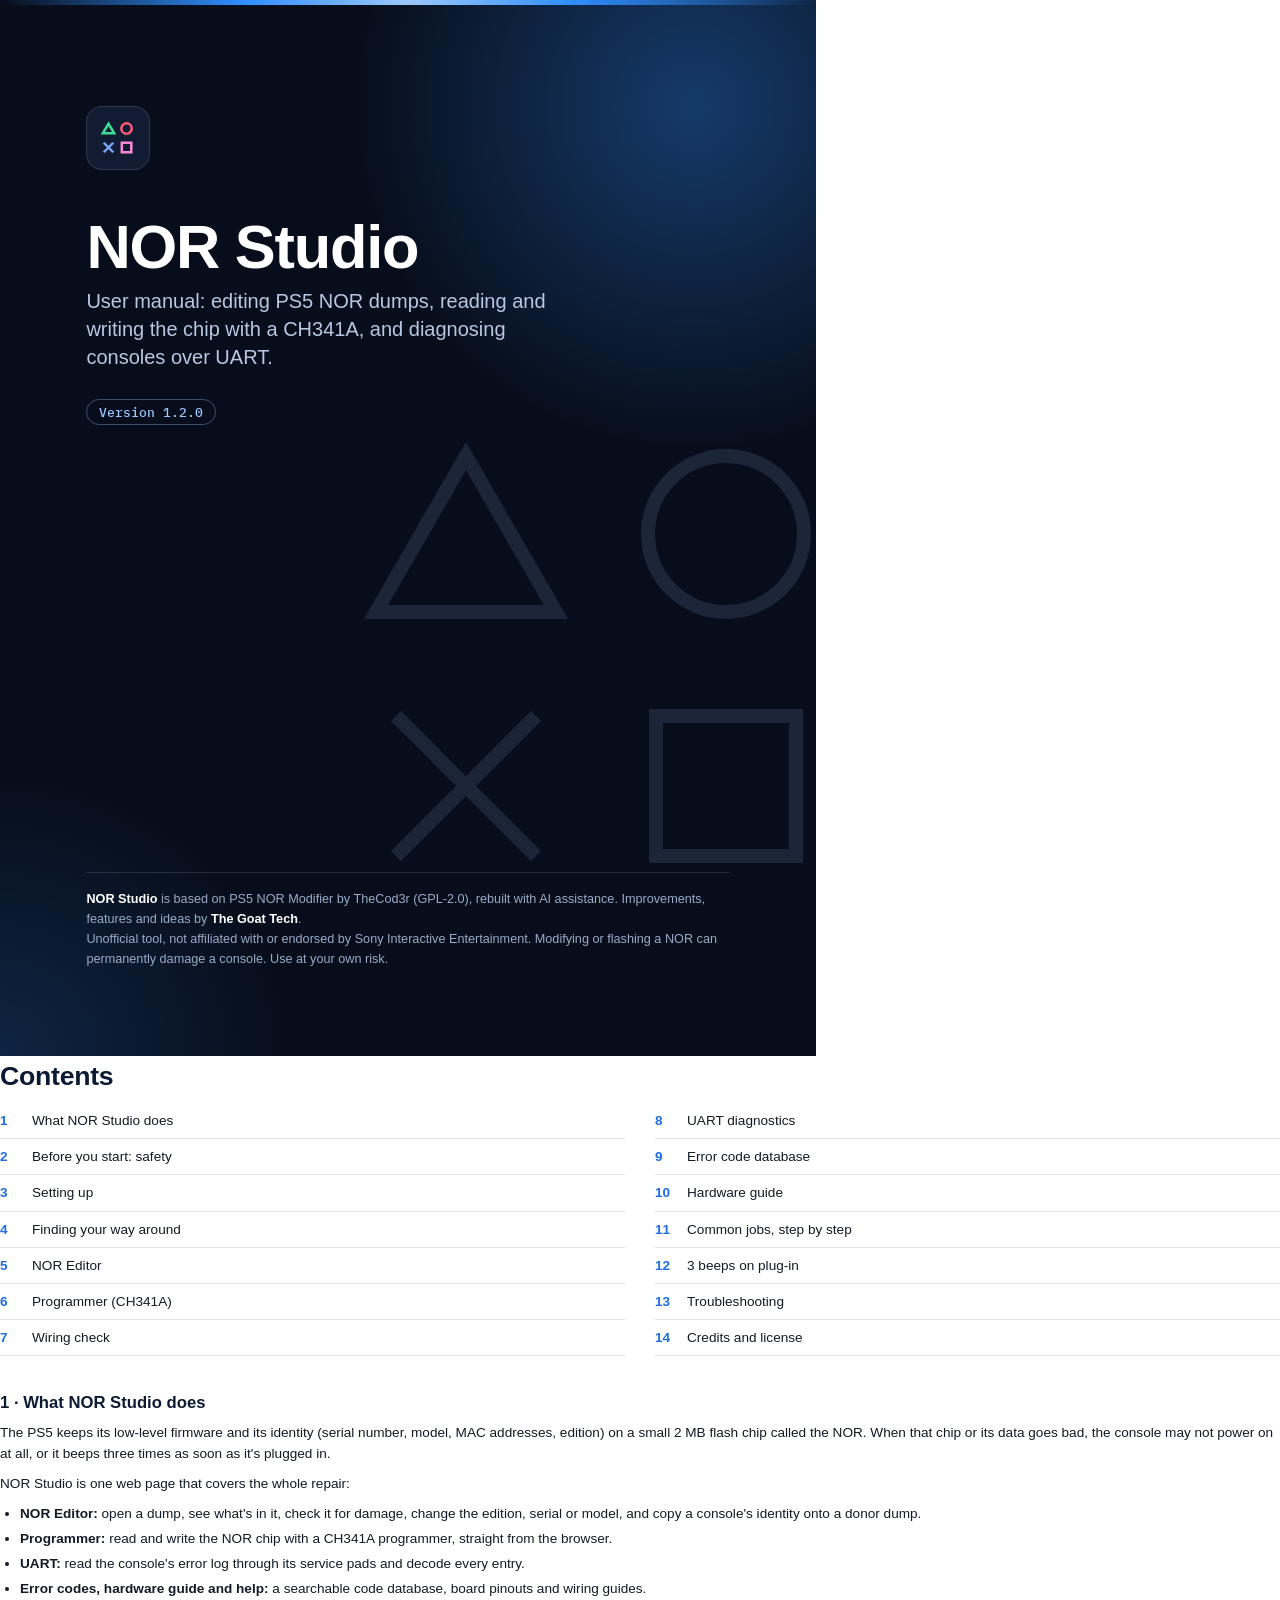
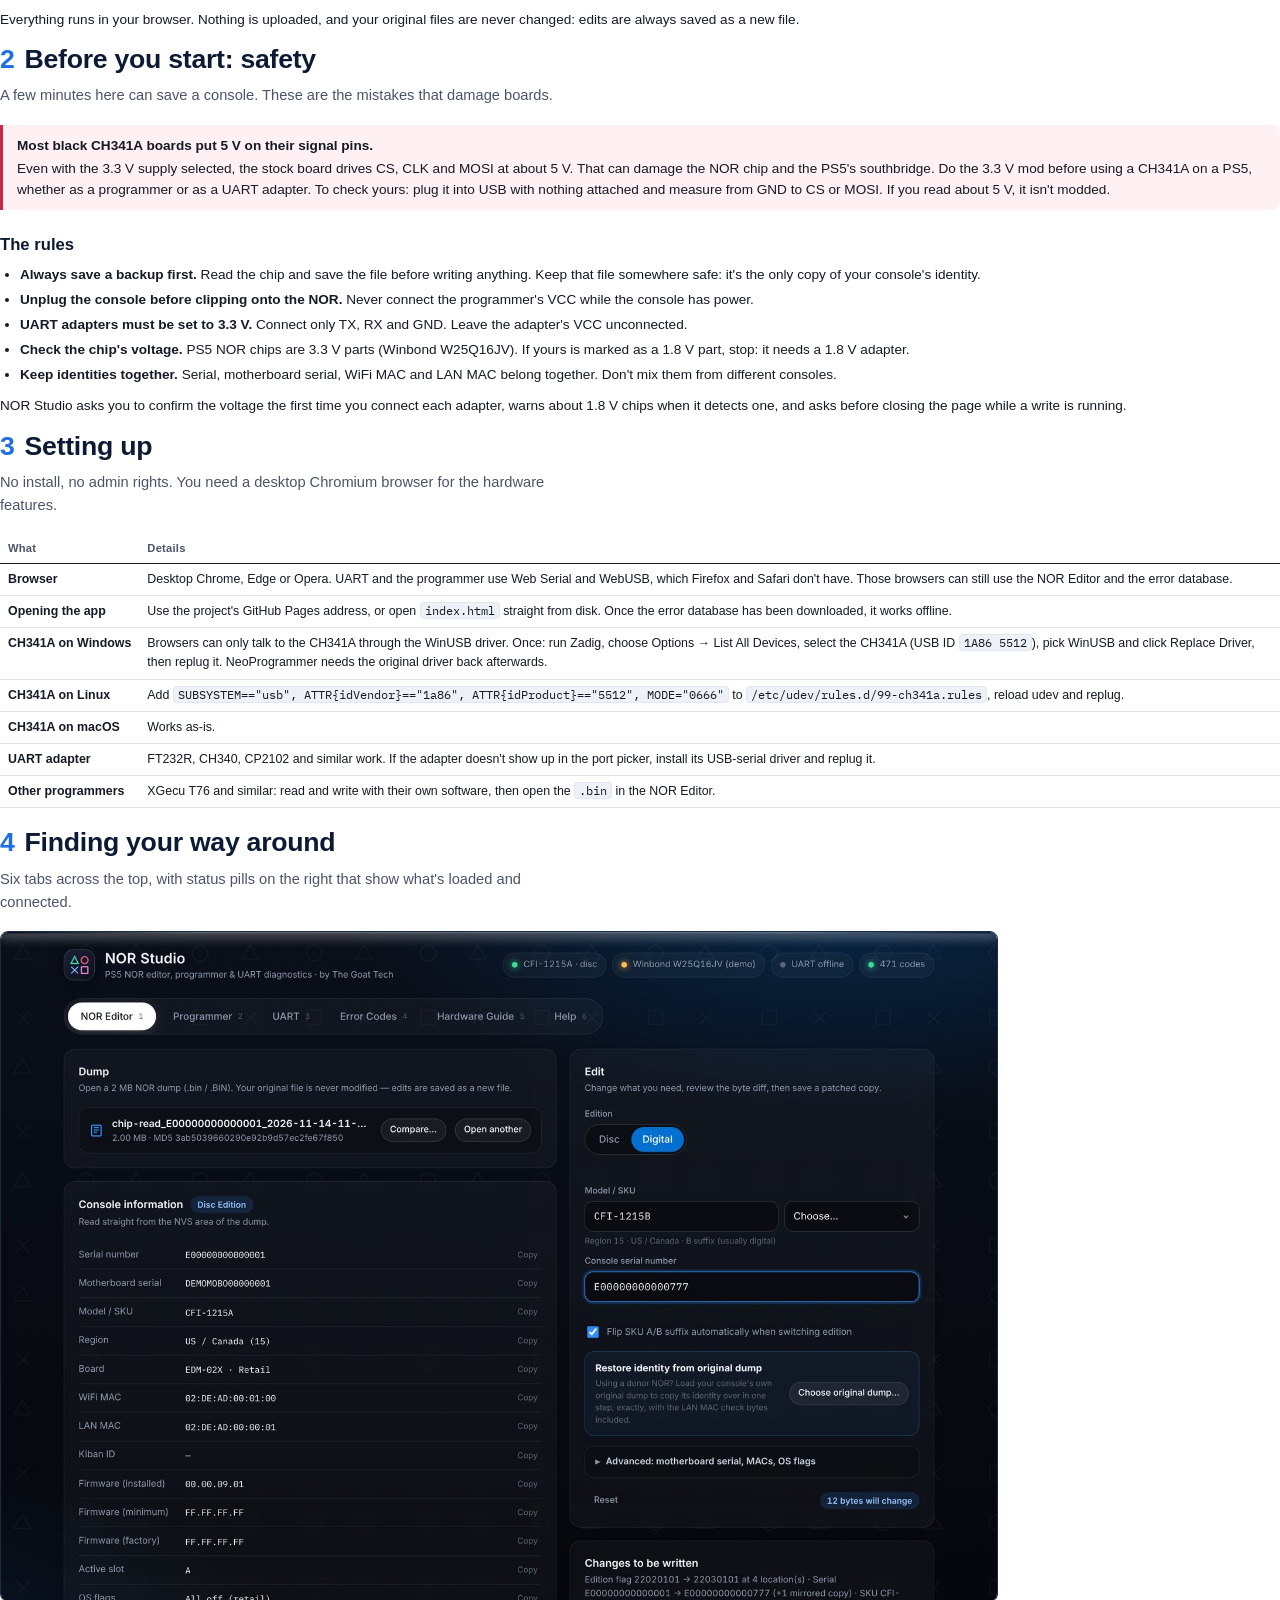
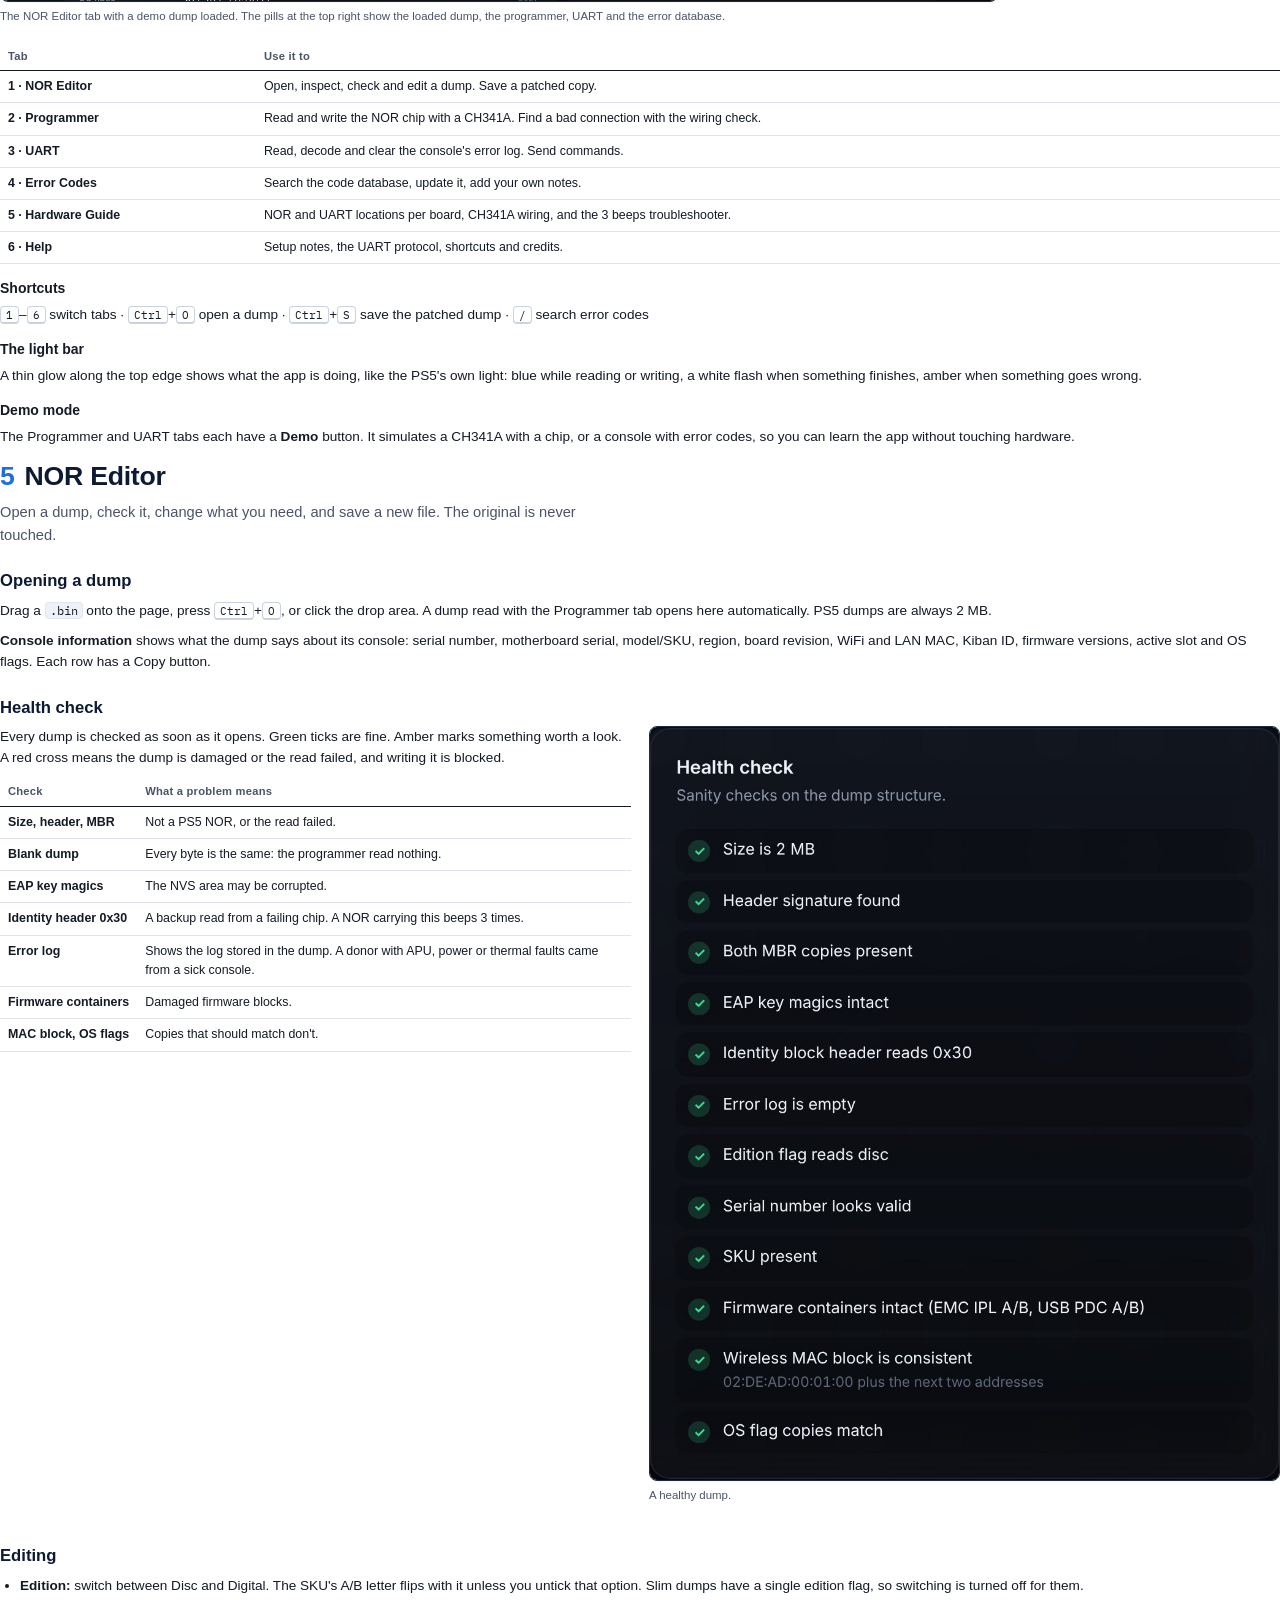
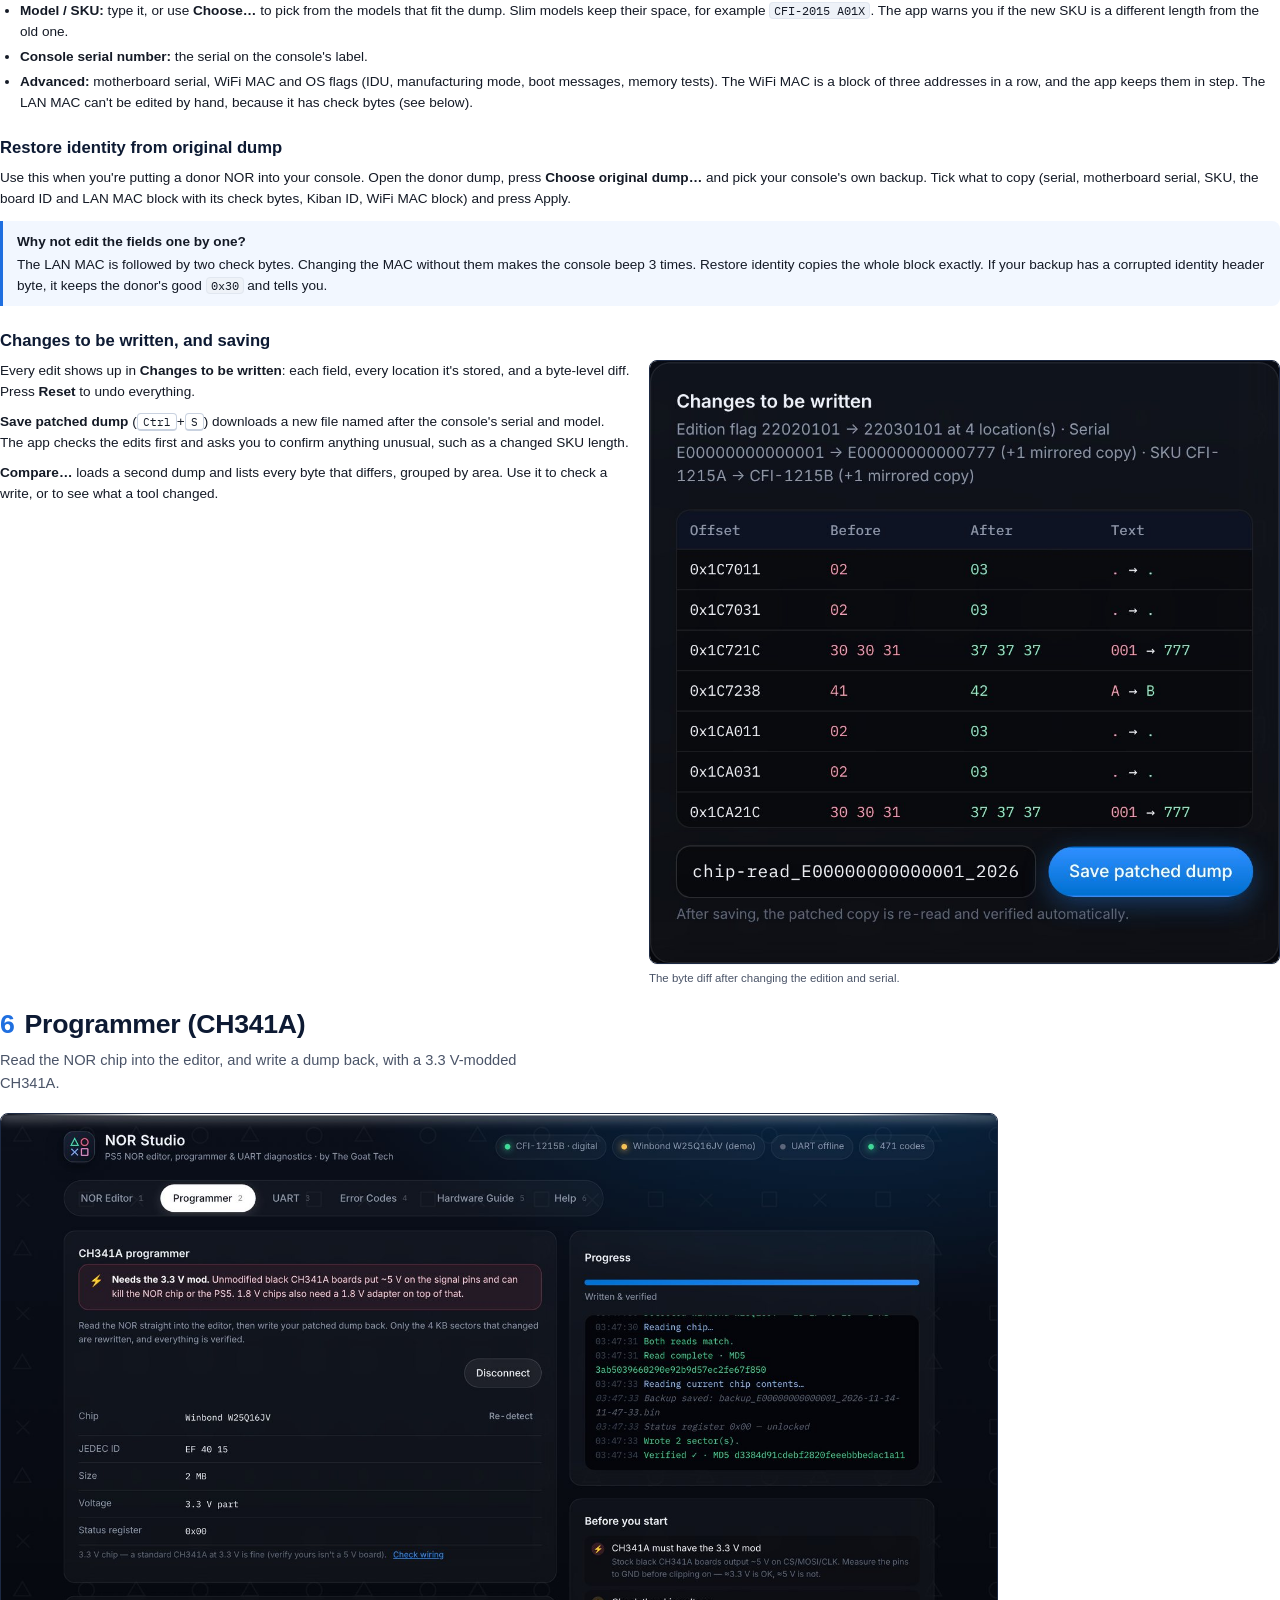
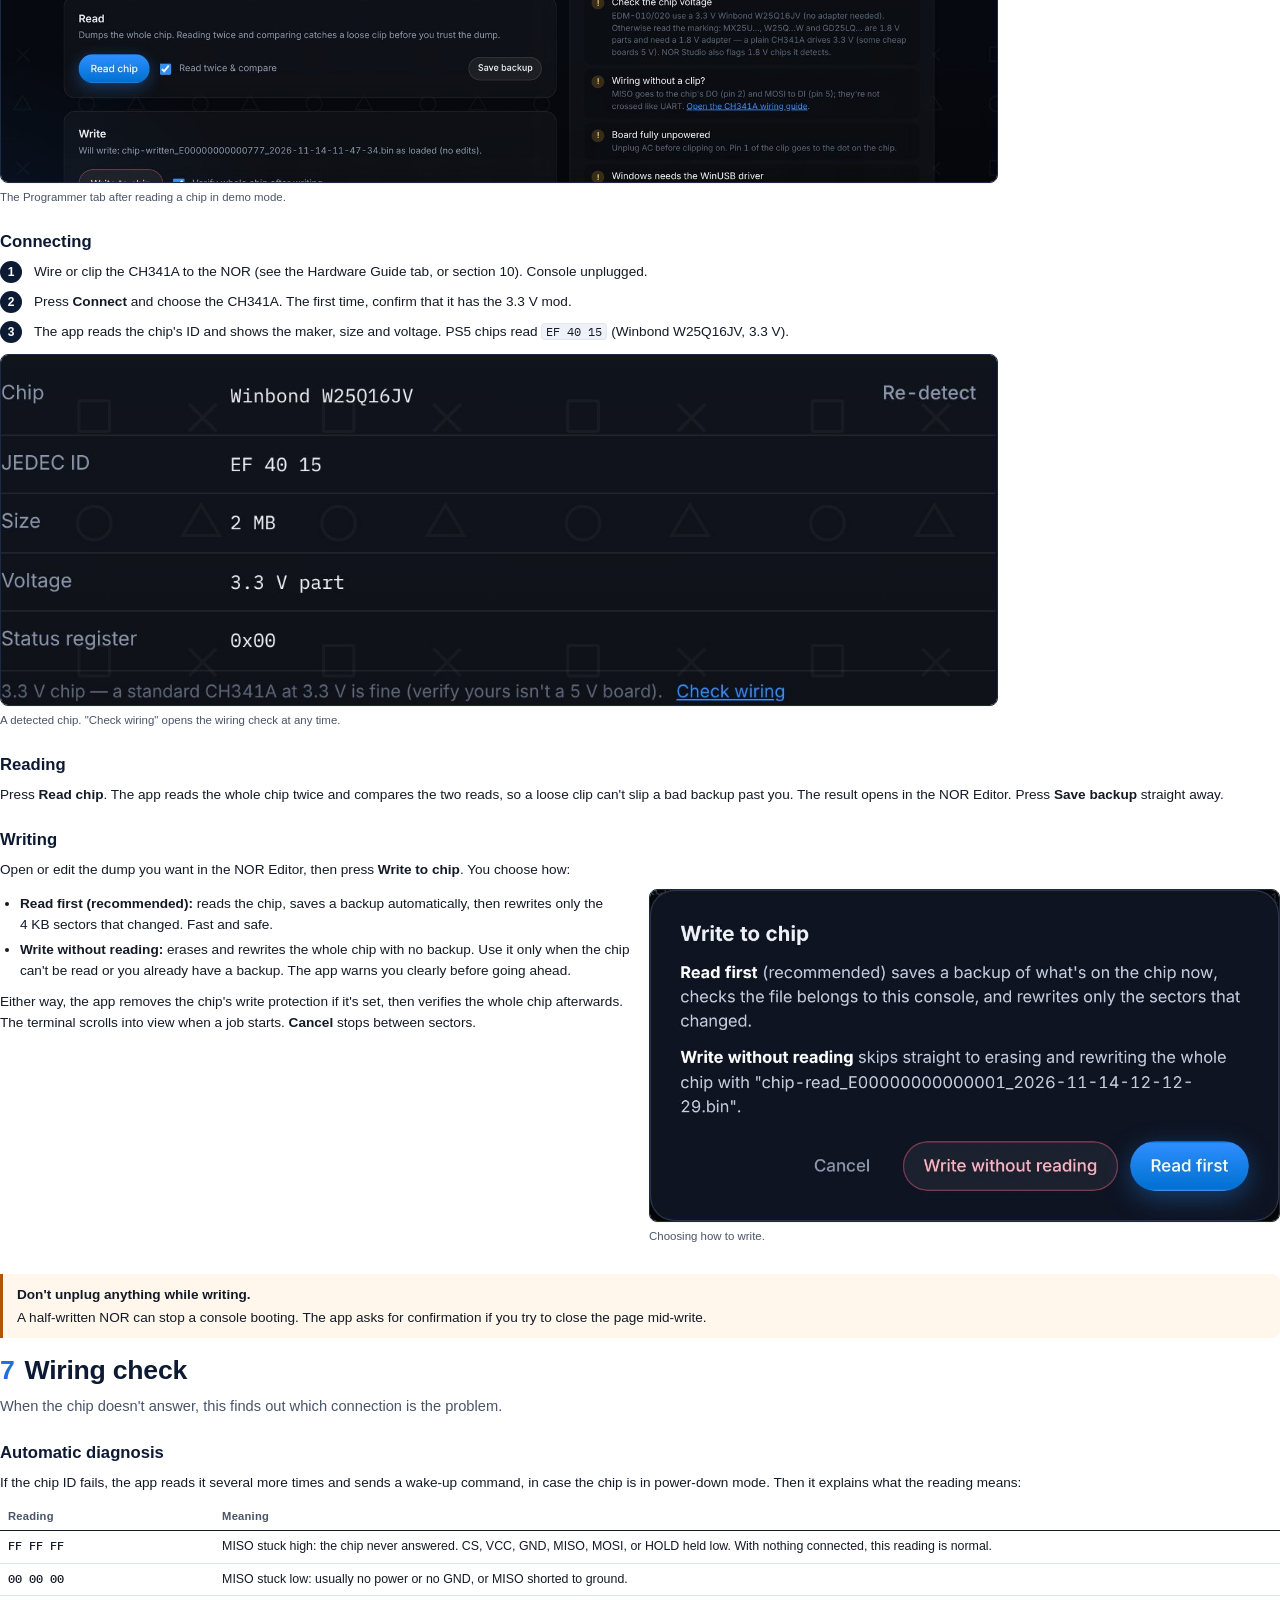
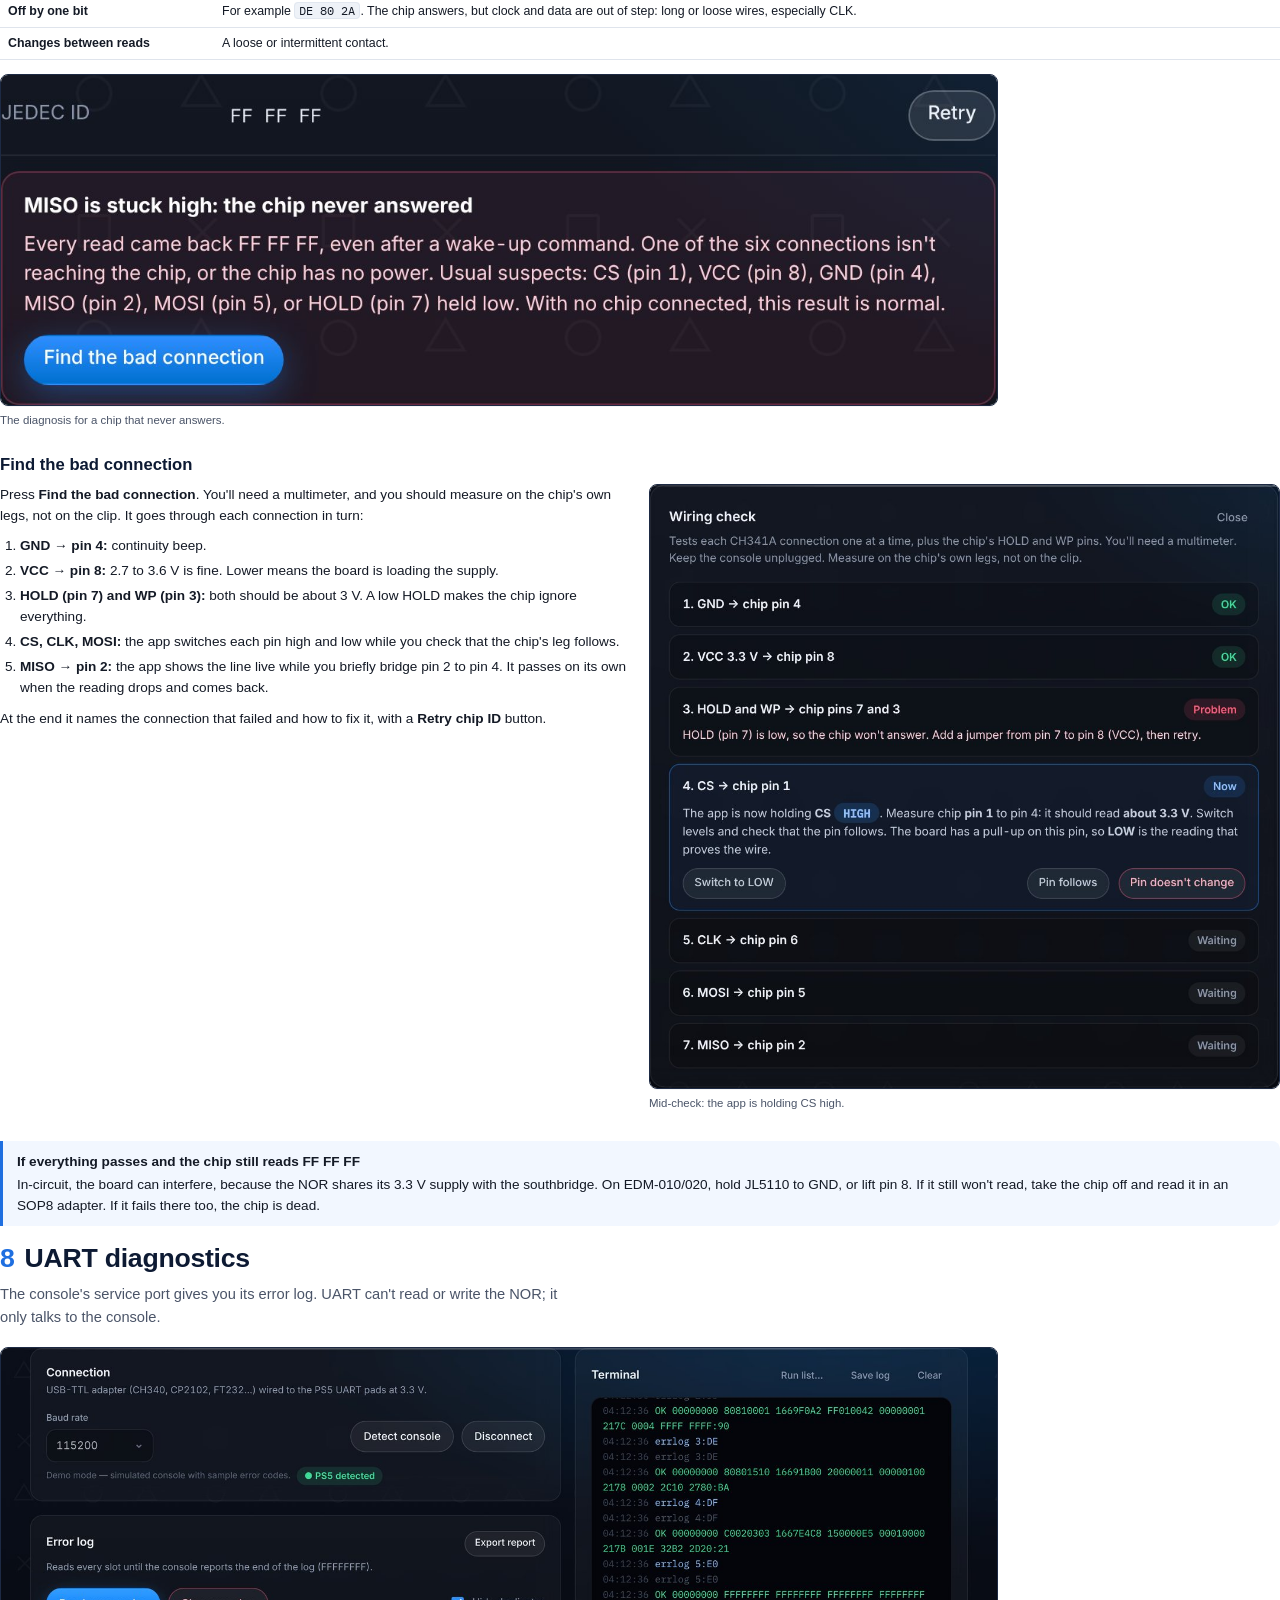
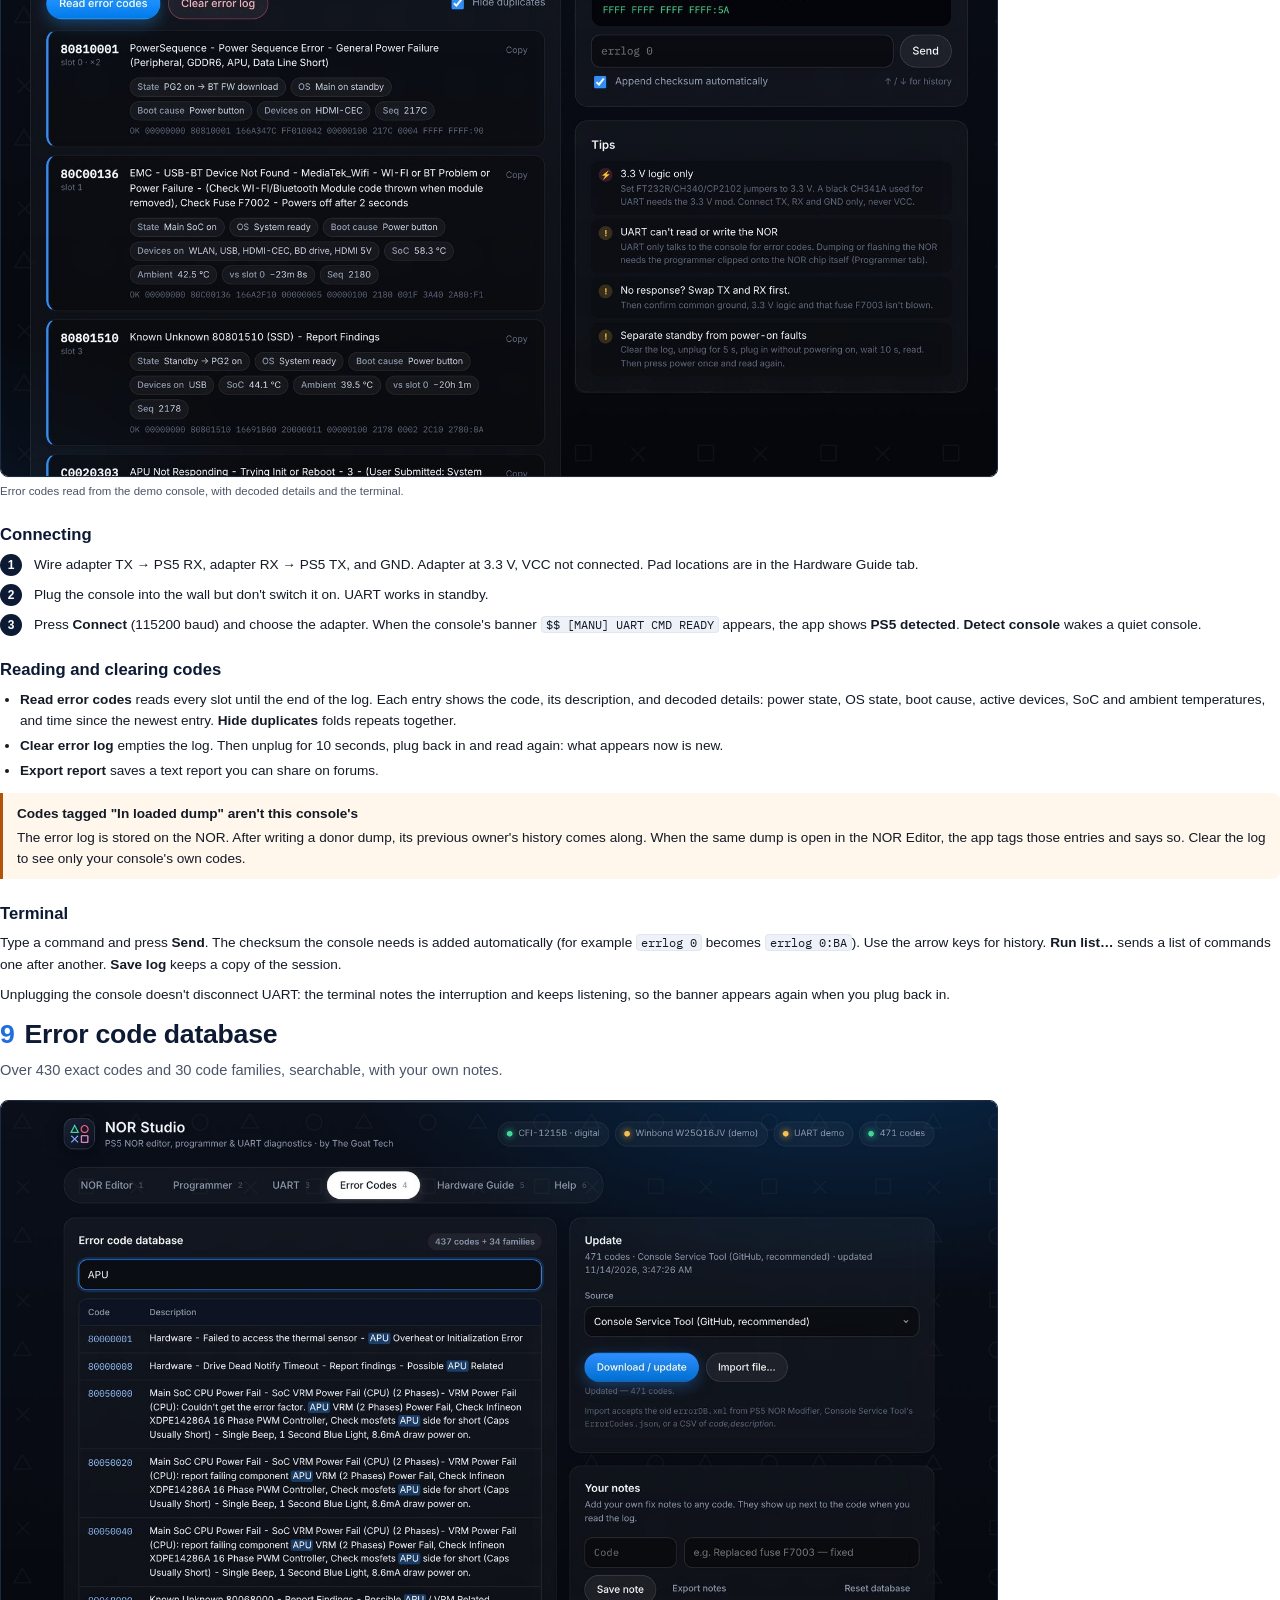
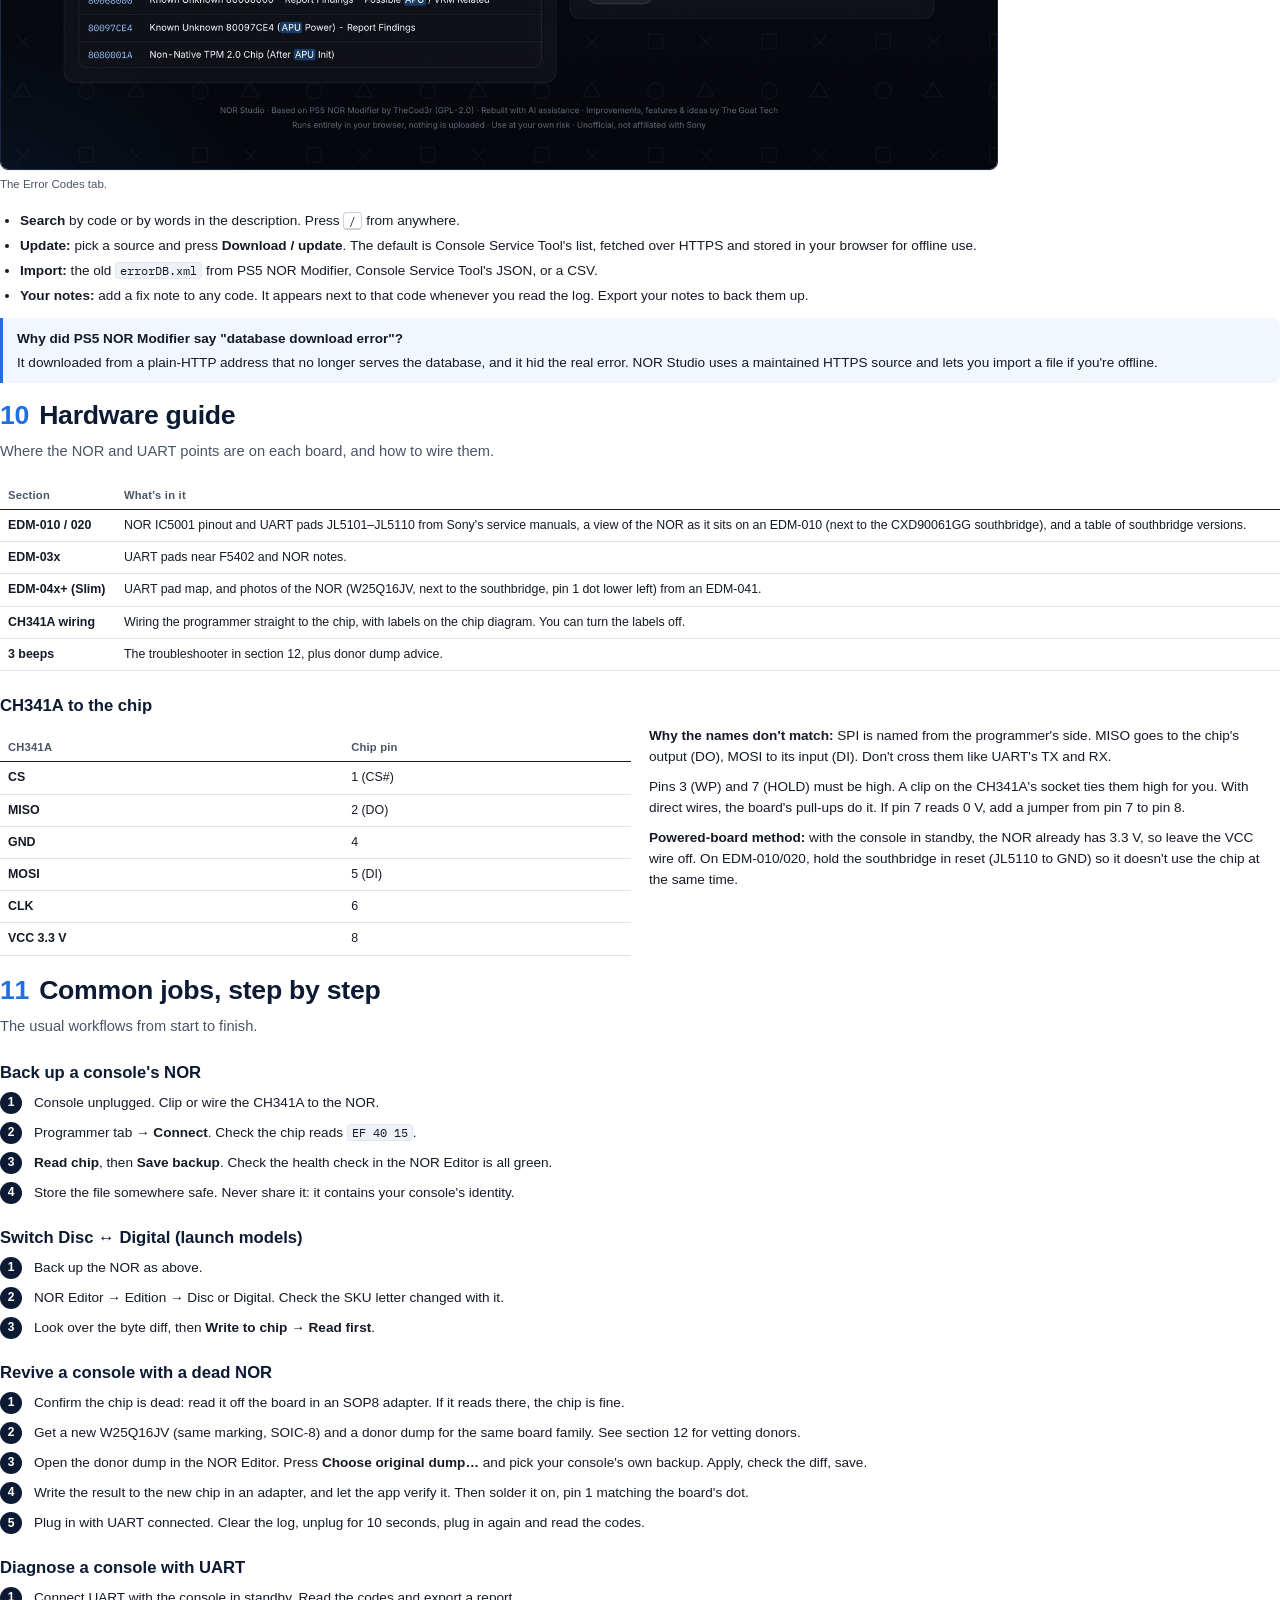
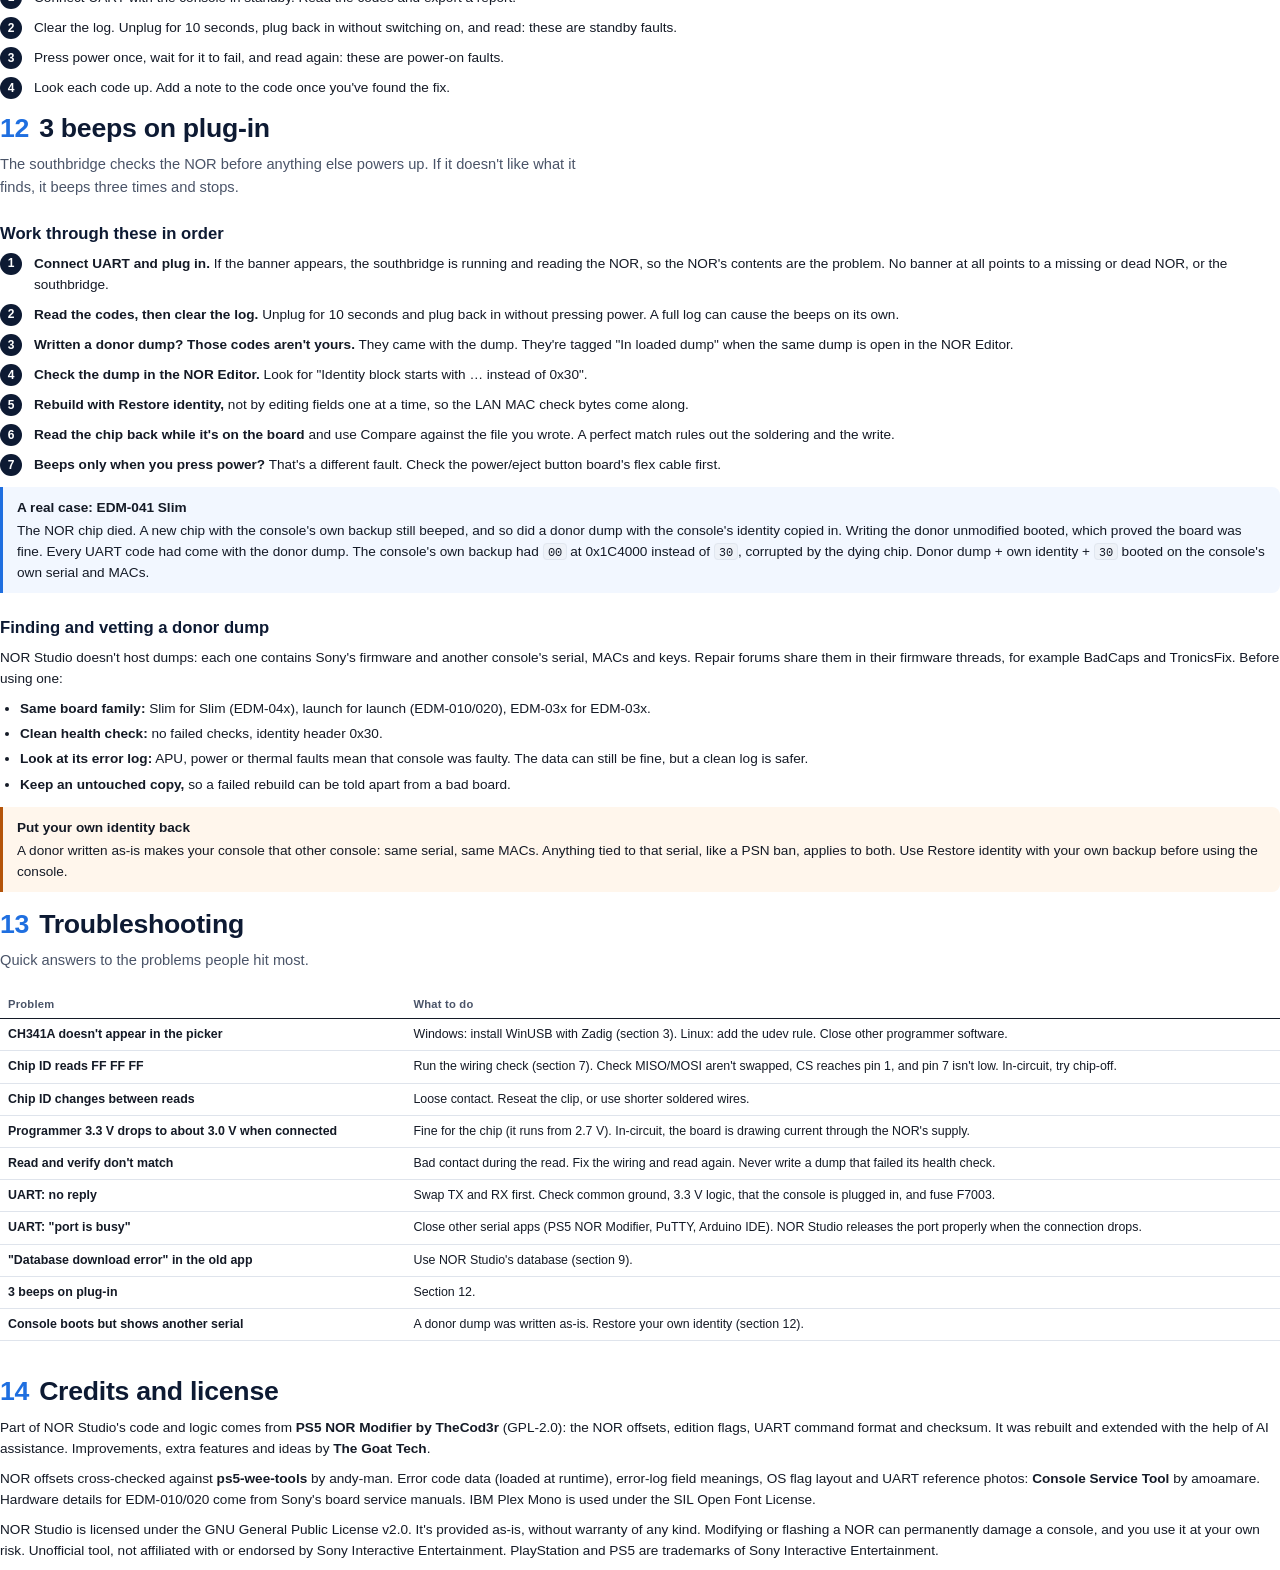
==== commit ec72bd80: "Update NOR Studio: EDM-010 NOR photos and southbridge versions table - Hardware guide: EDM-010 photo" ====
--- a/docs/manual-src/manual.html
+++ b/docs/manual-src/manual.html
@@ -307,7 +307,7 @@
   <p class="lede">Where the NOR and UART points are on each board, and how to wire them.</p>
   <table>
     <tr><th>Section</th><th>What's in it</th></tr>
-    <tr><td>EDM-010 / 020</td><td>NOR IC5001 pinout and UART pads JL5101–JL5110, in real board orientation, from Sony's service manuals.</td></tr>
+    <tr><td>EDM-010 / 020</td><td>NOR IC5001 pinout and UART pads JL5101–JL5110 from Sony's service manuals, a view of the NOR as it sits on an EDM-010 (next to the CXD90061GG southbridge), and a table of southbridge versions.</td></tr>
     <tr><td>EDM-03x</td><td>UART pads near F5402 and NOR notes.</td></tr>
     <tr><td>EDM-04x+ (Slim)</td><td>UART pad map, and photos of the NOR (W25Q16JV, next to the southbridge, pin 1 dot lower left) from an EDM-041.</td></tr>
     <tr><td>CH341A wiring</td><td>Wiring the programmer straight to the chip, with labels on the chip diagram. You can turn the labels off.</td></tr>
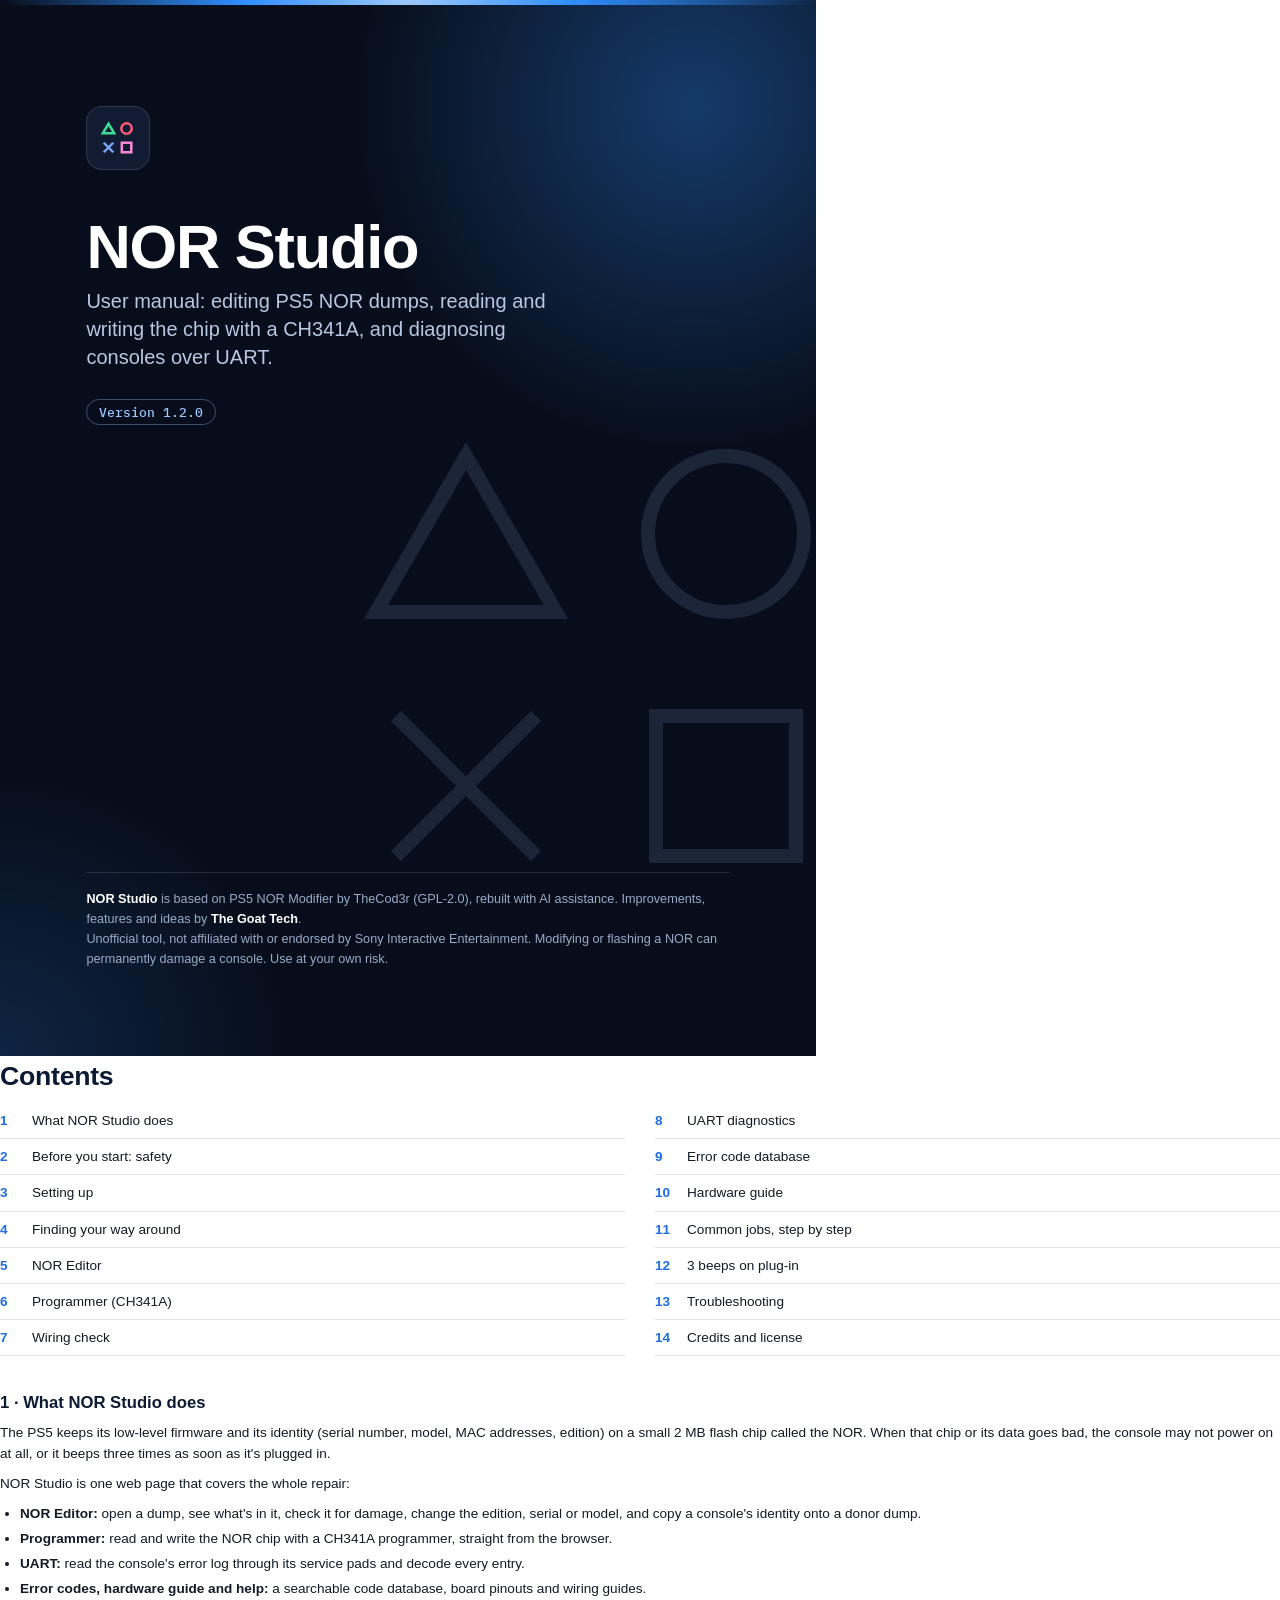
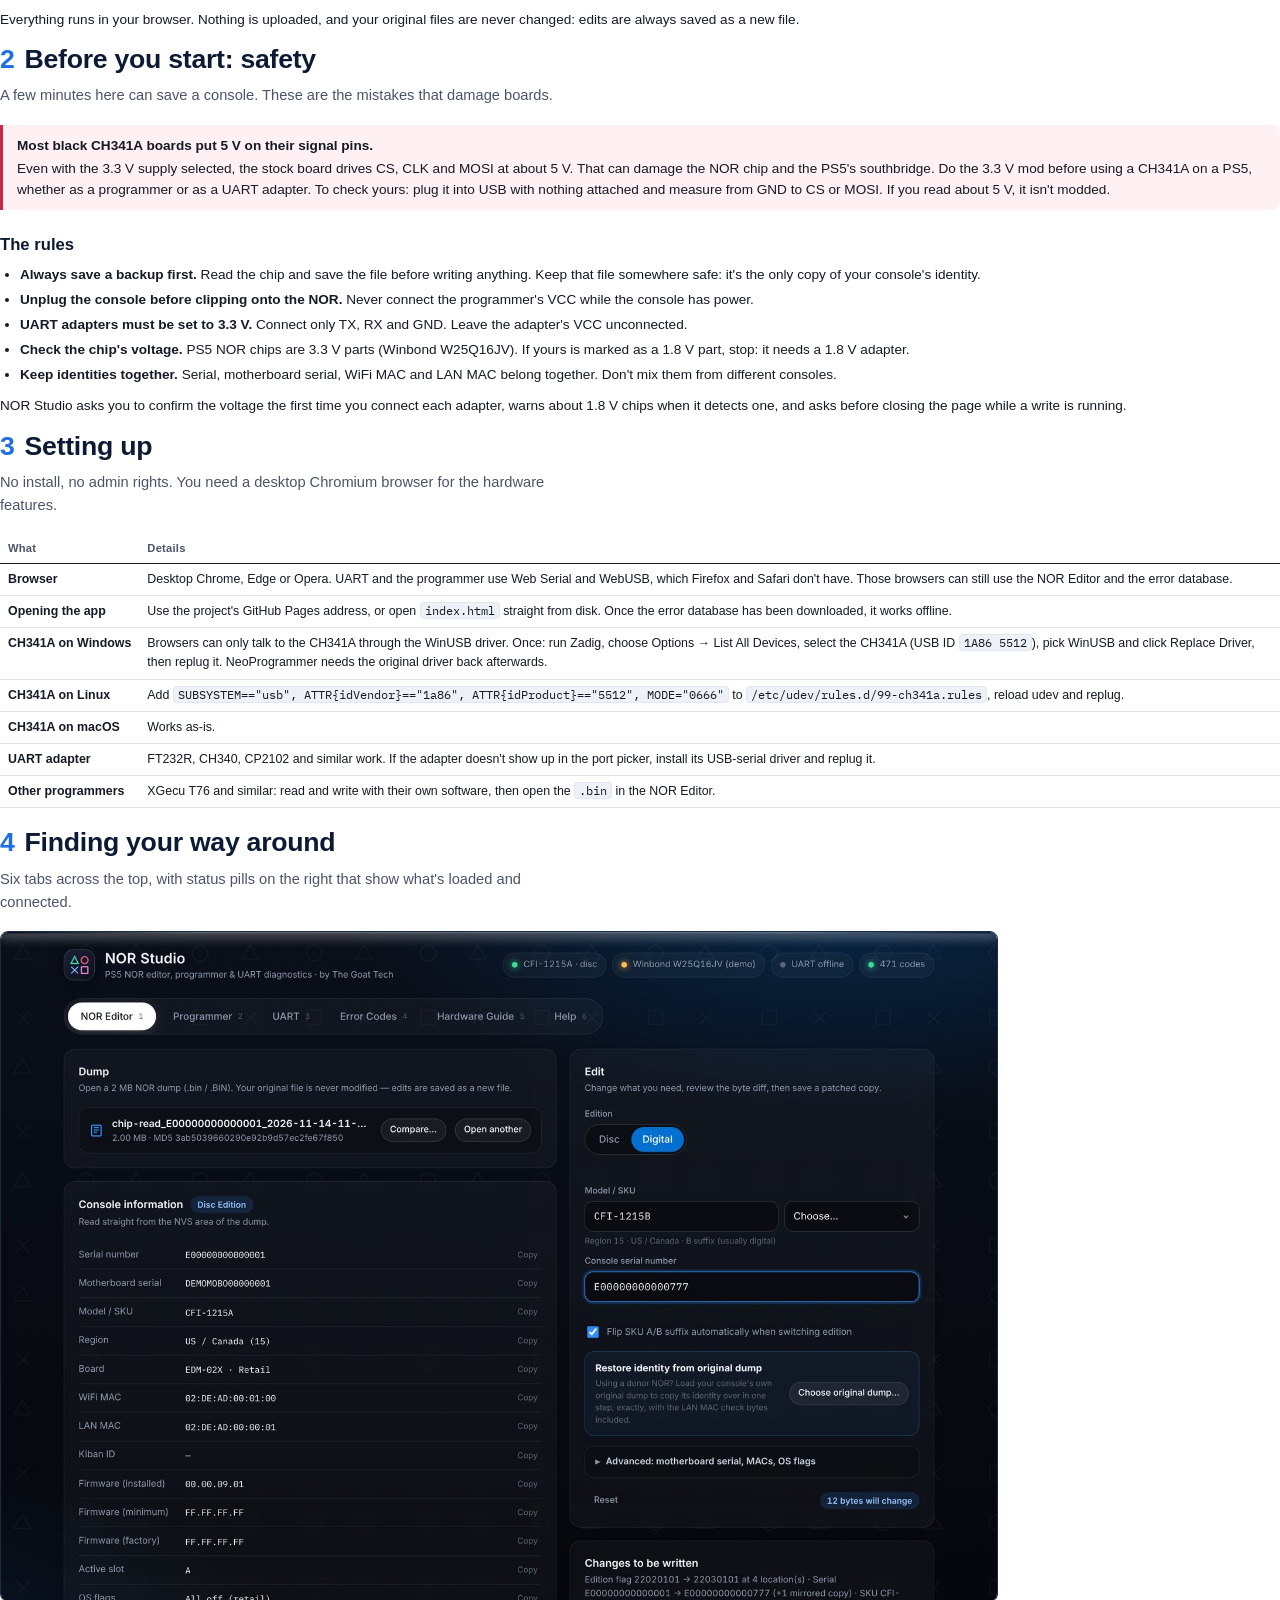
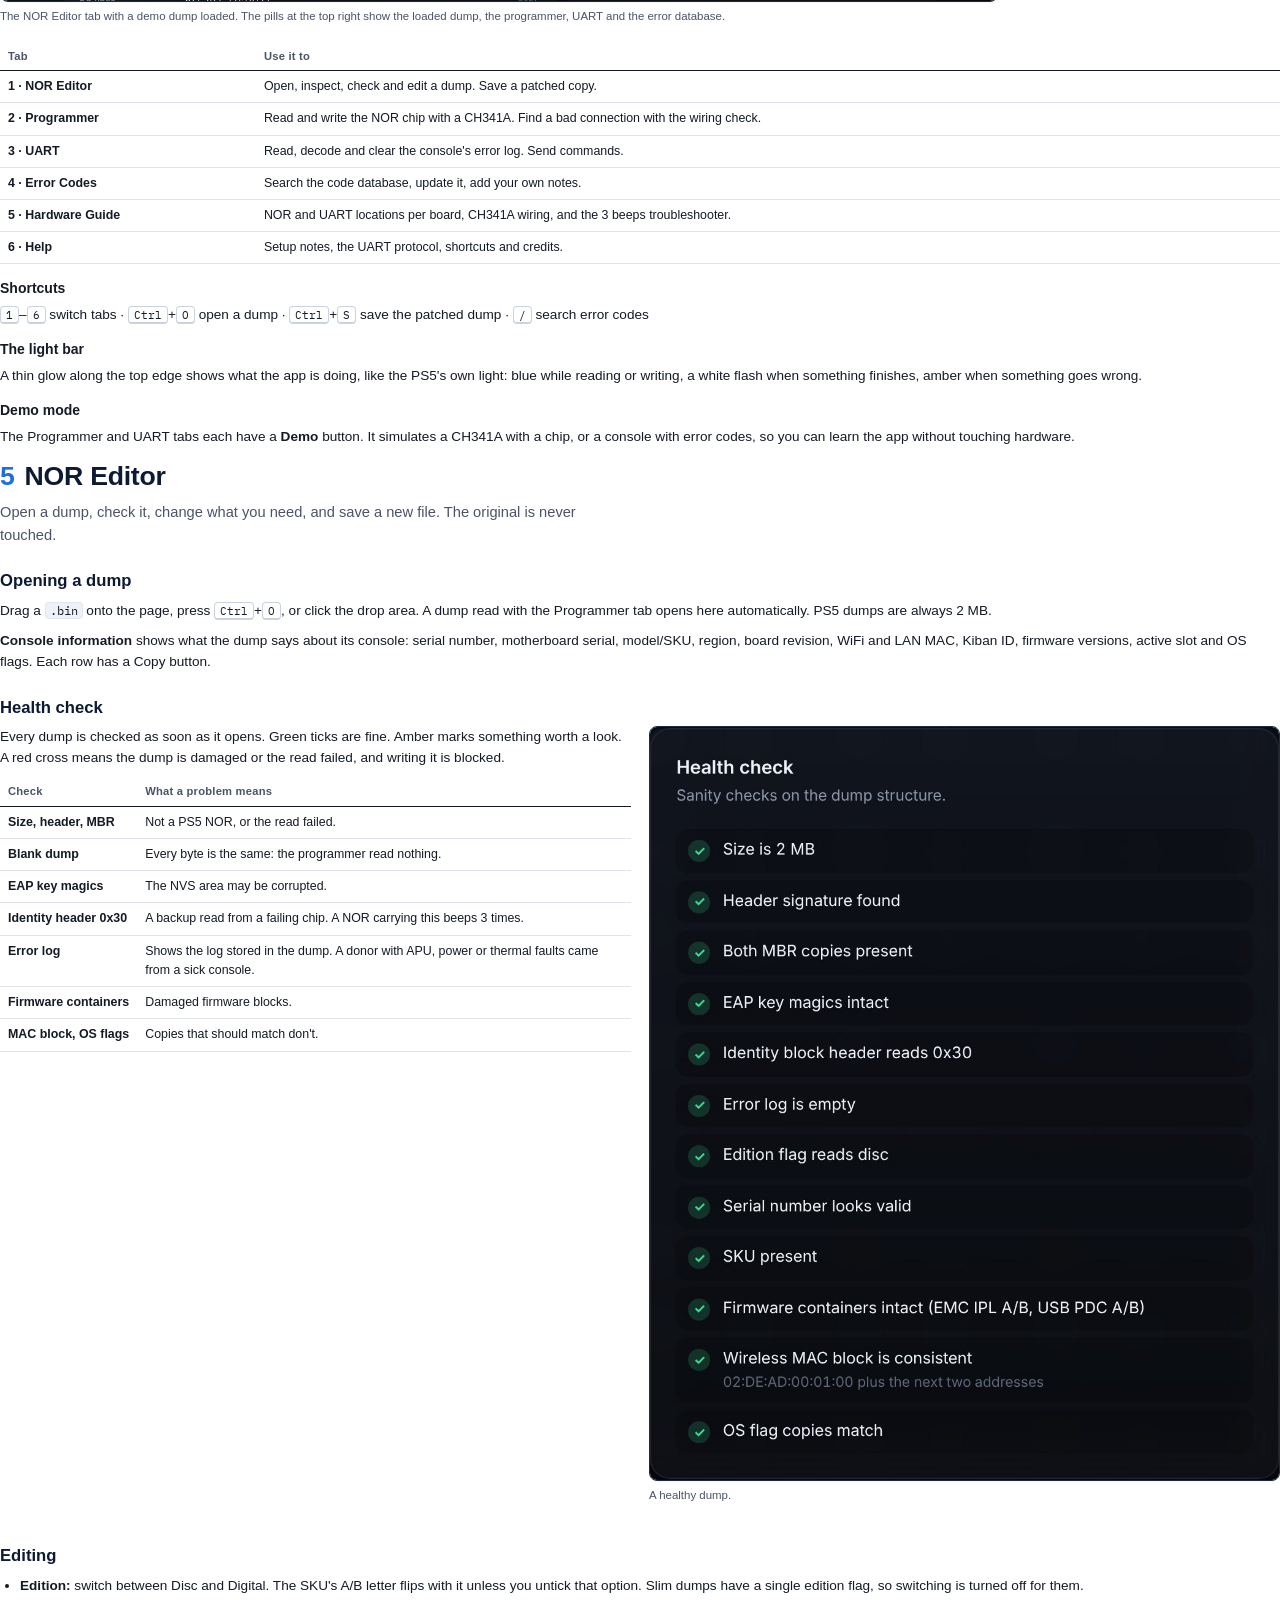
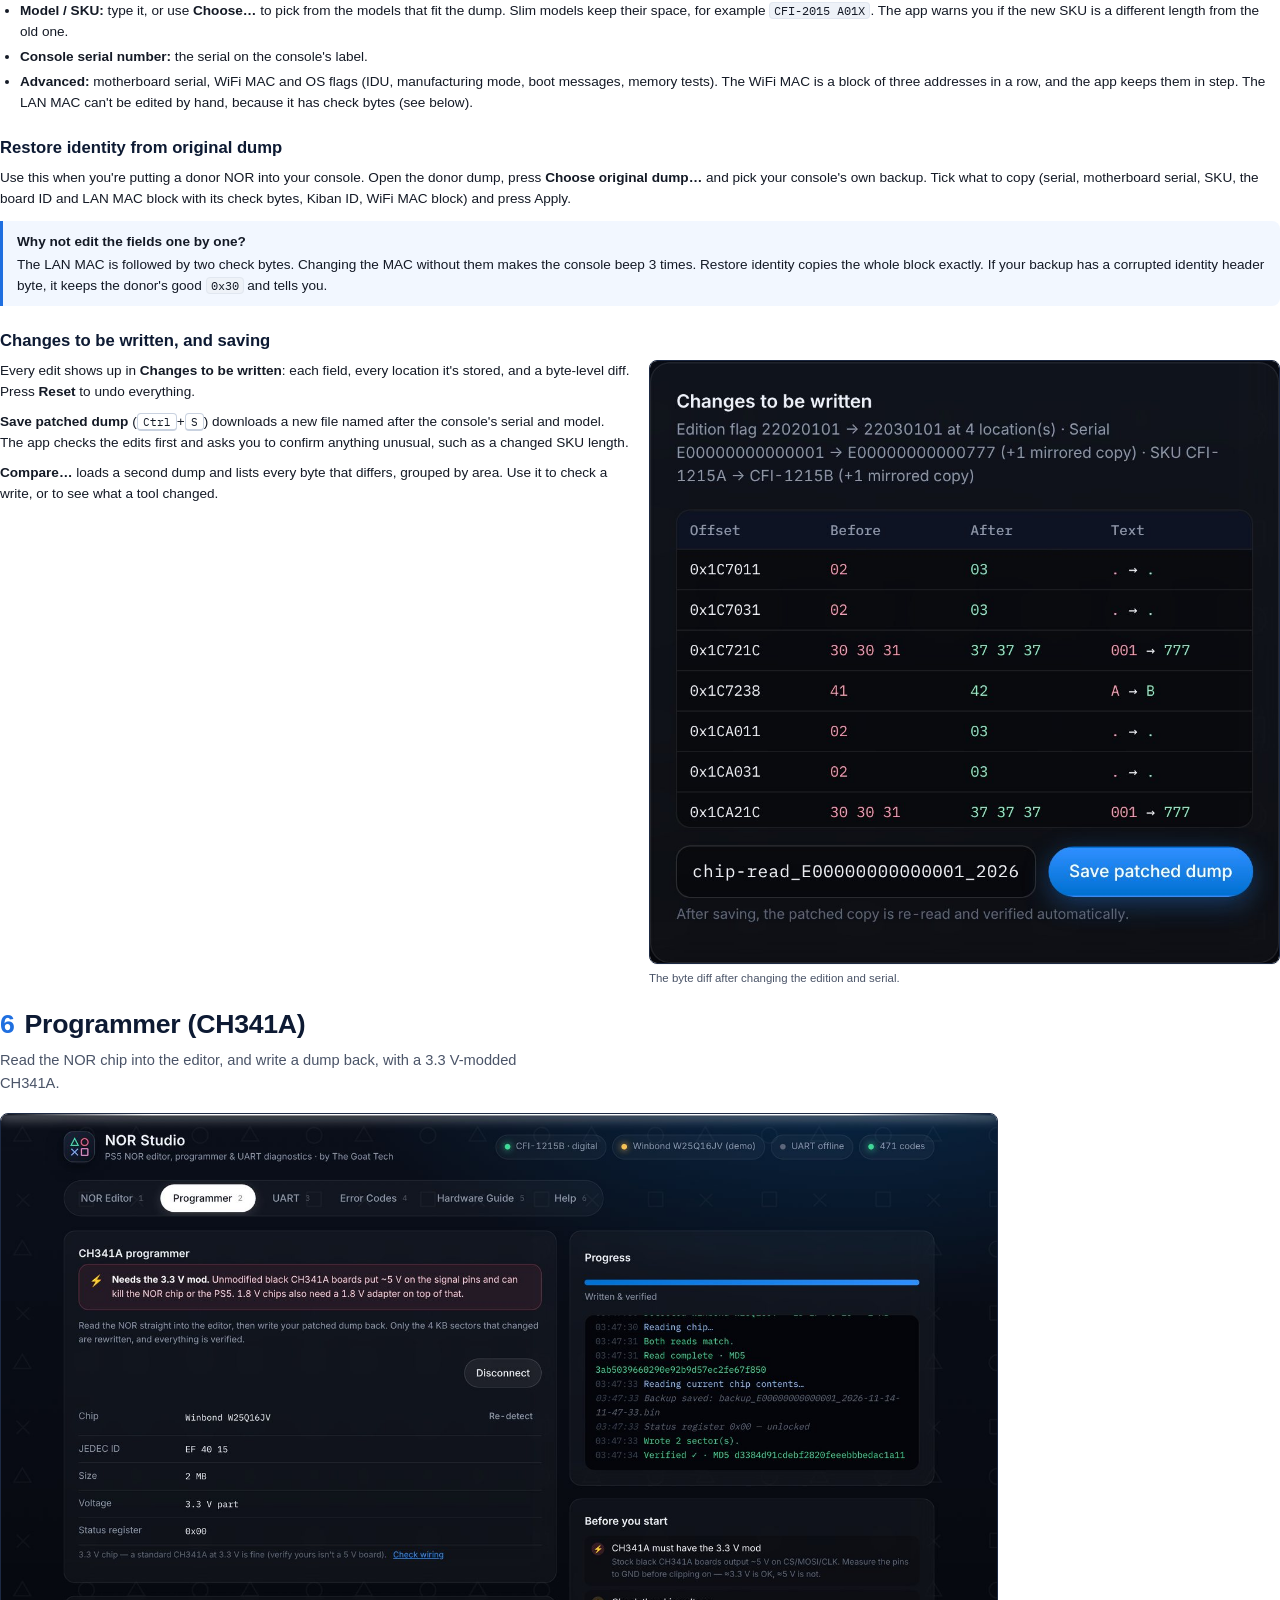
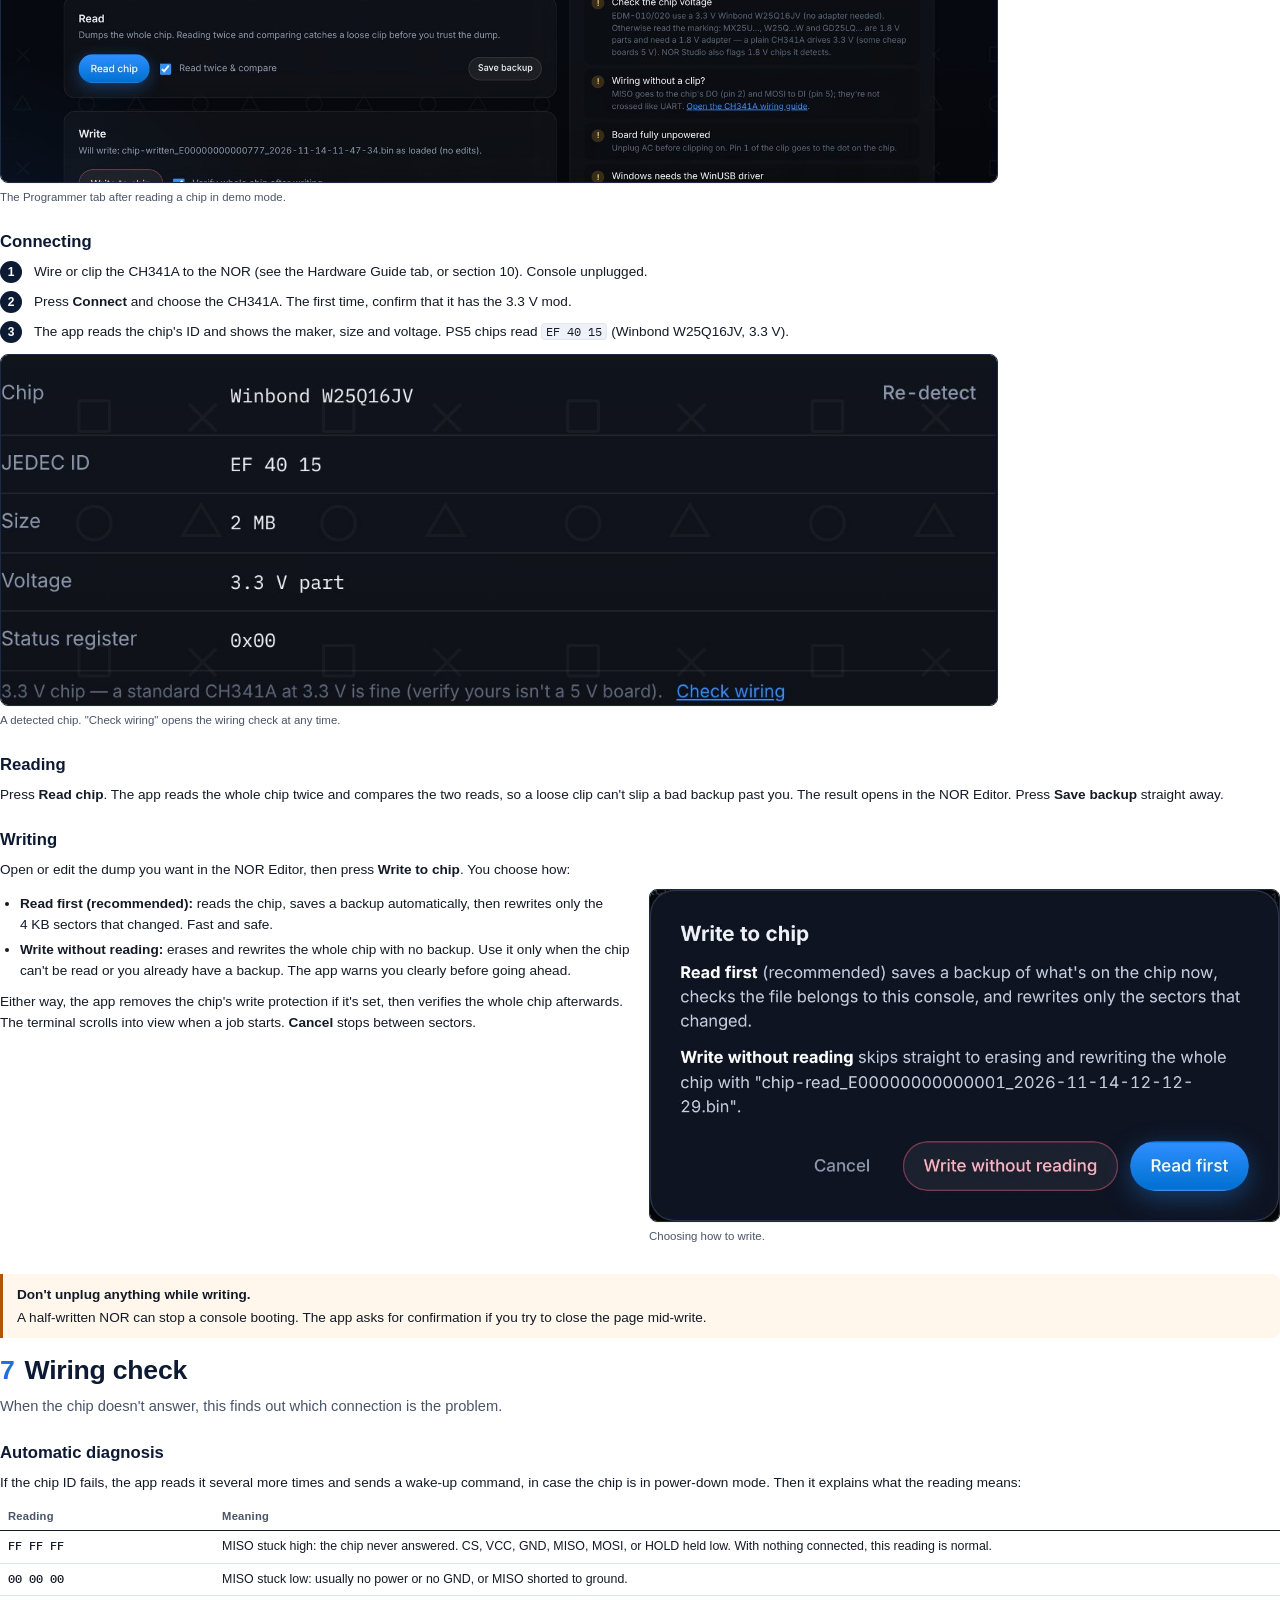
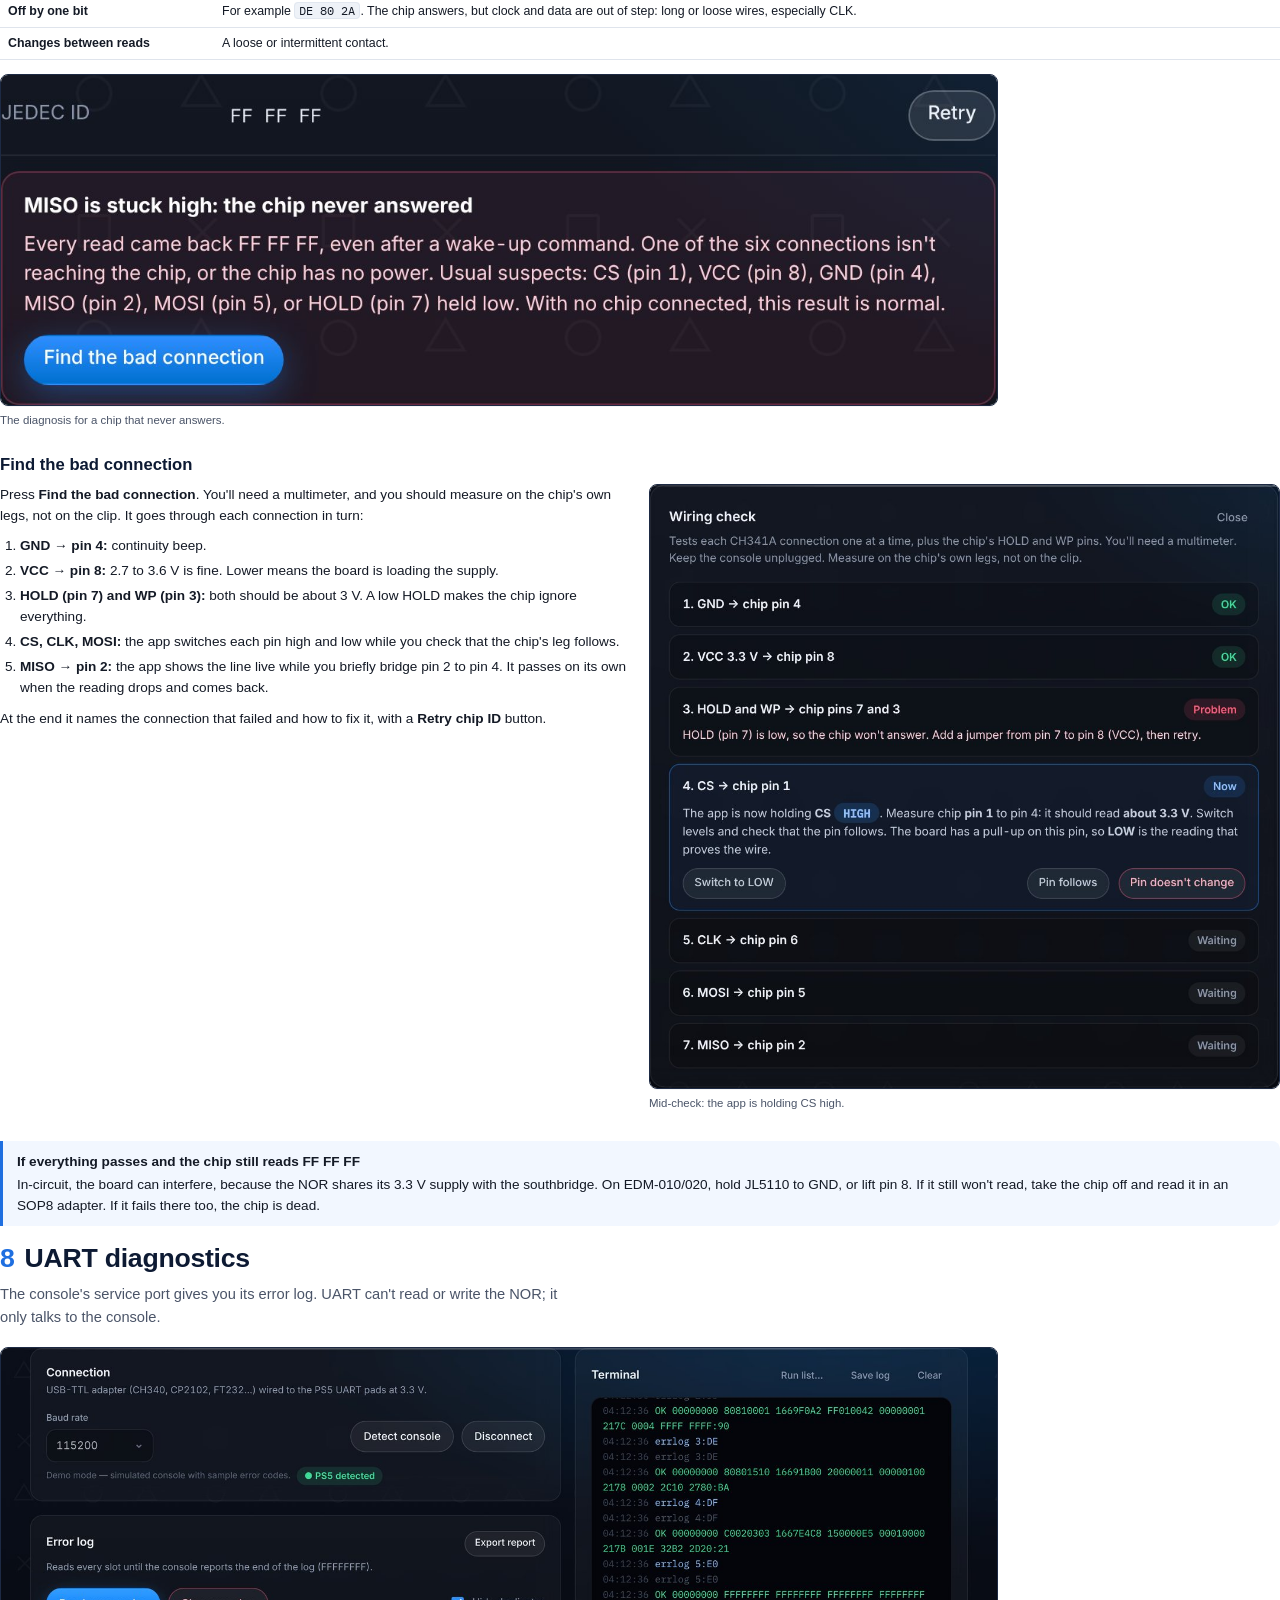
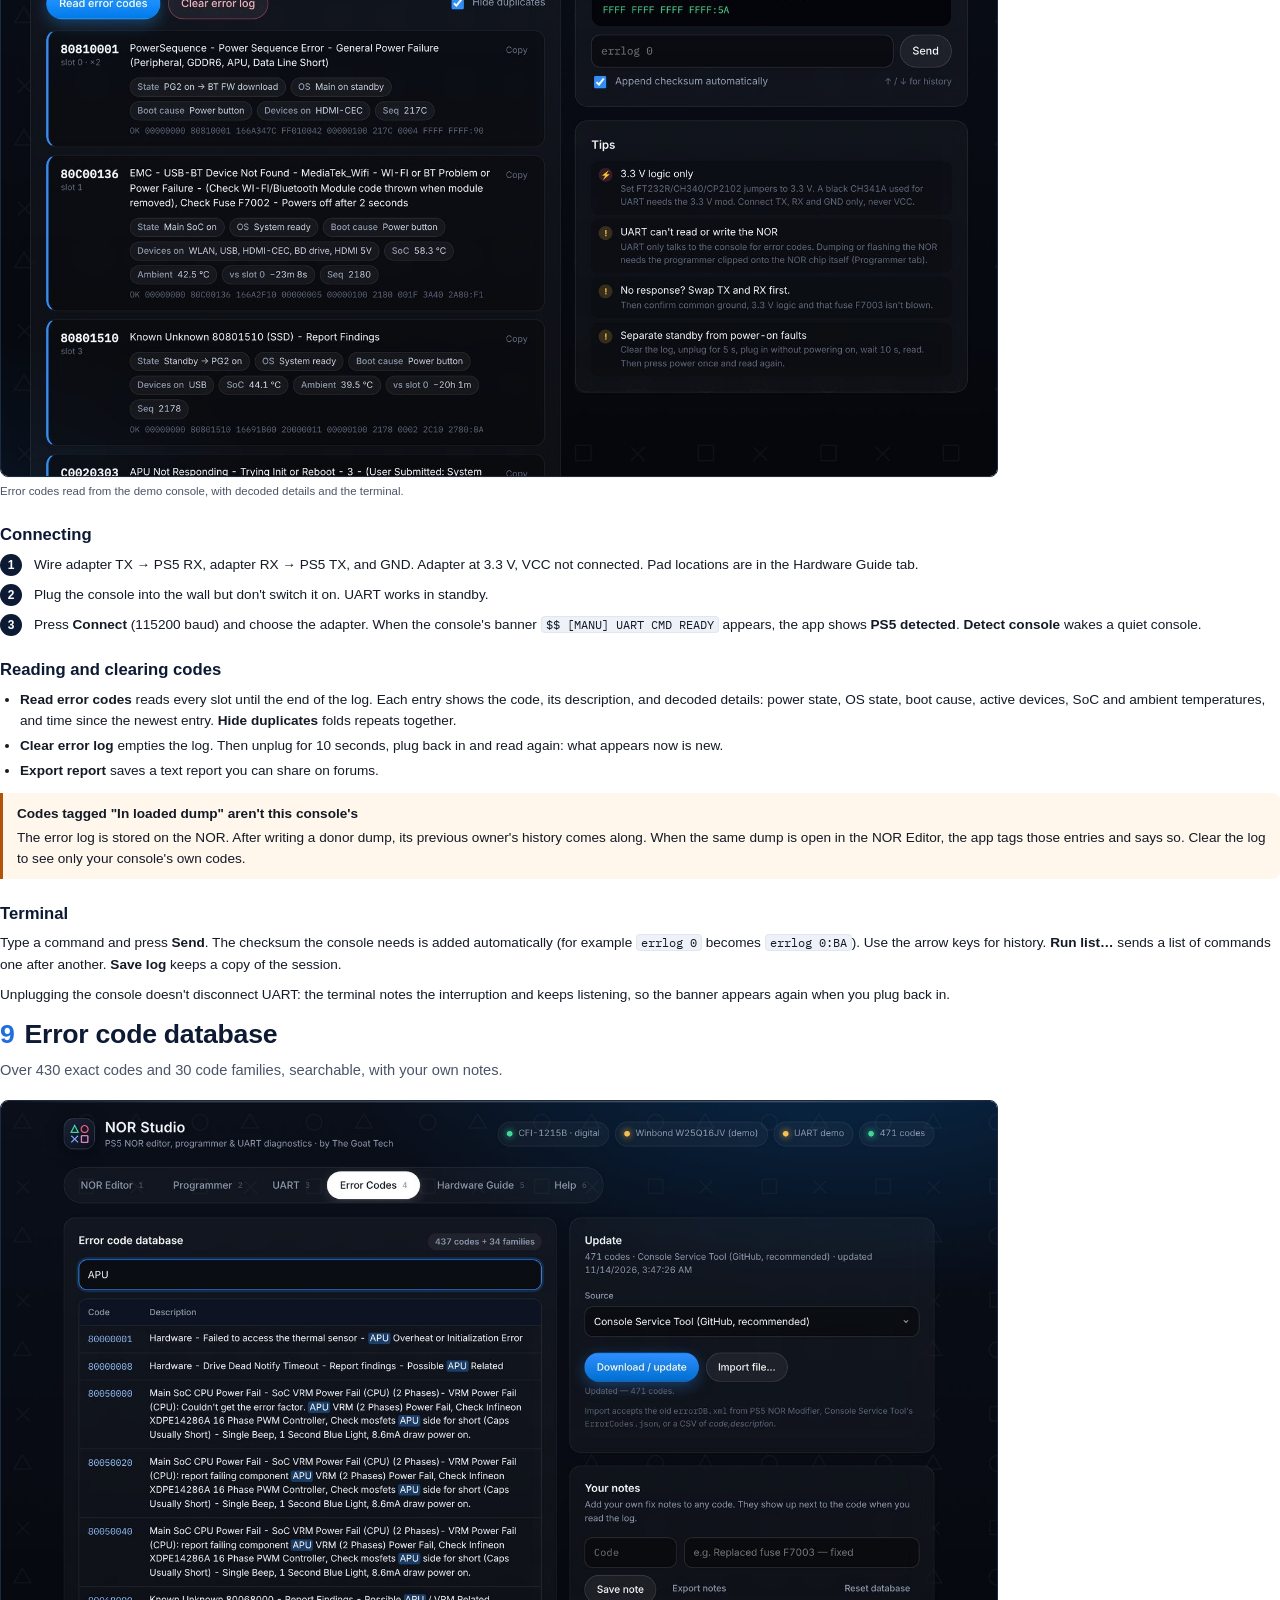
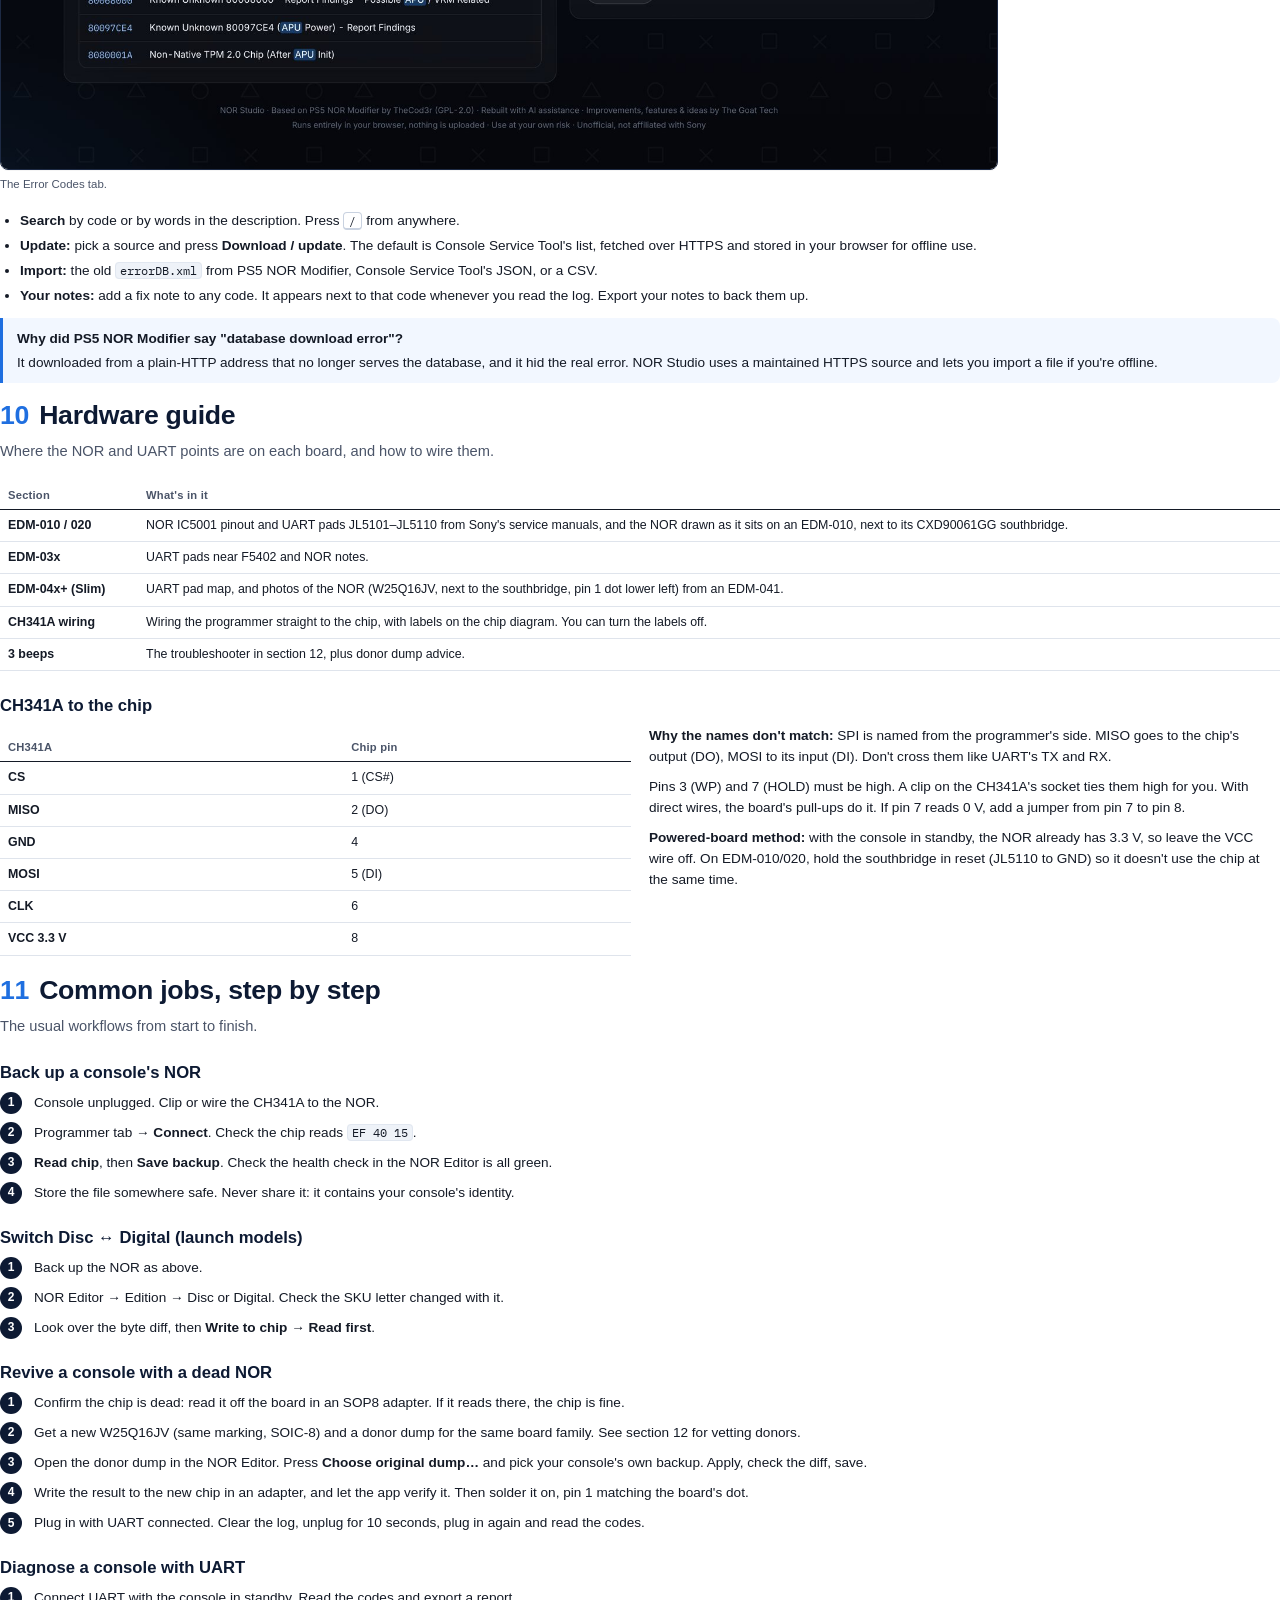
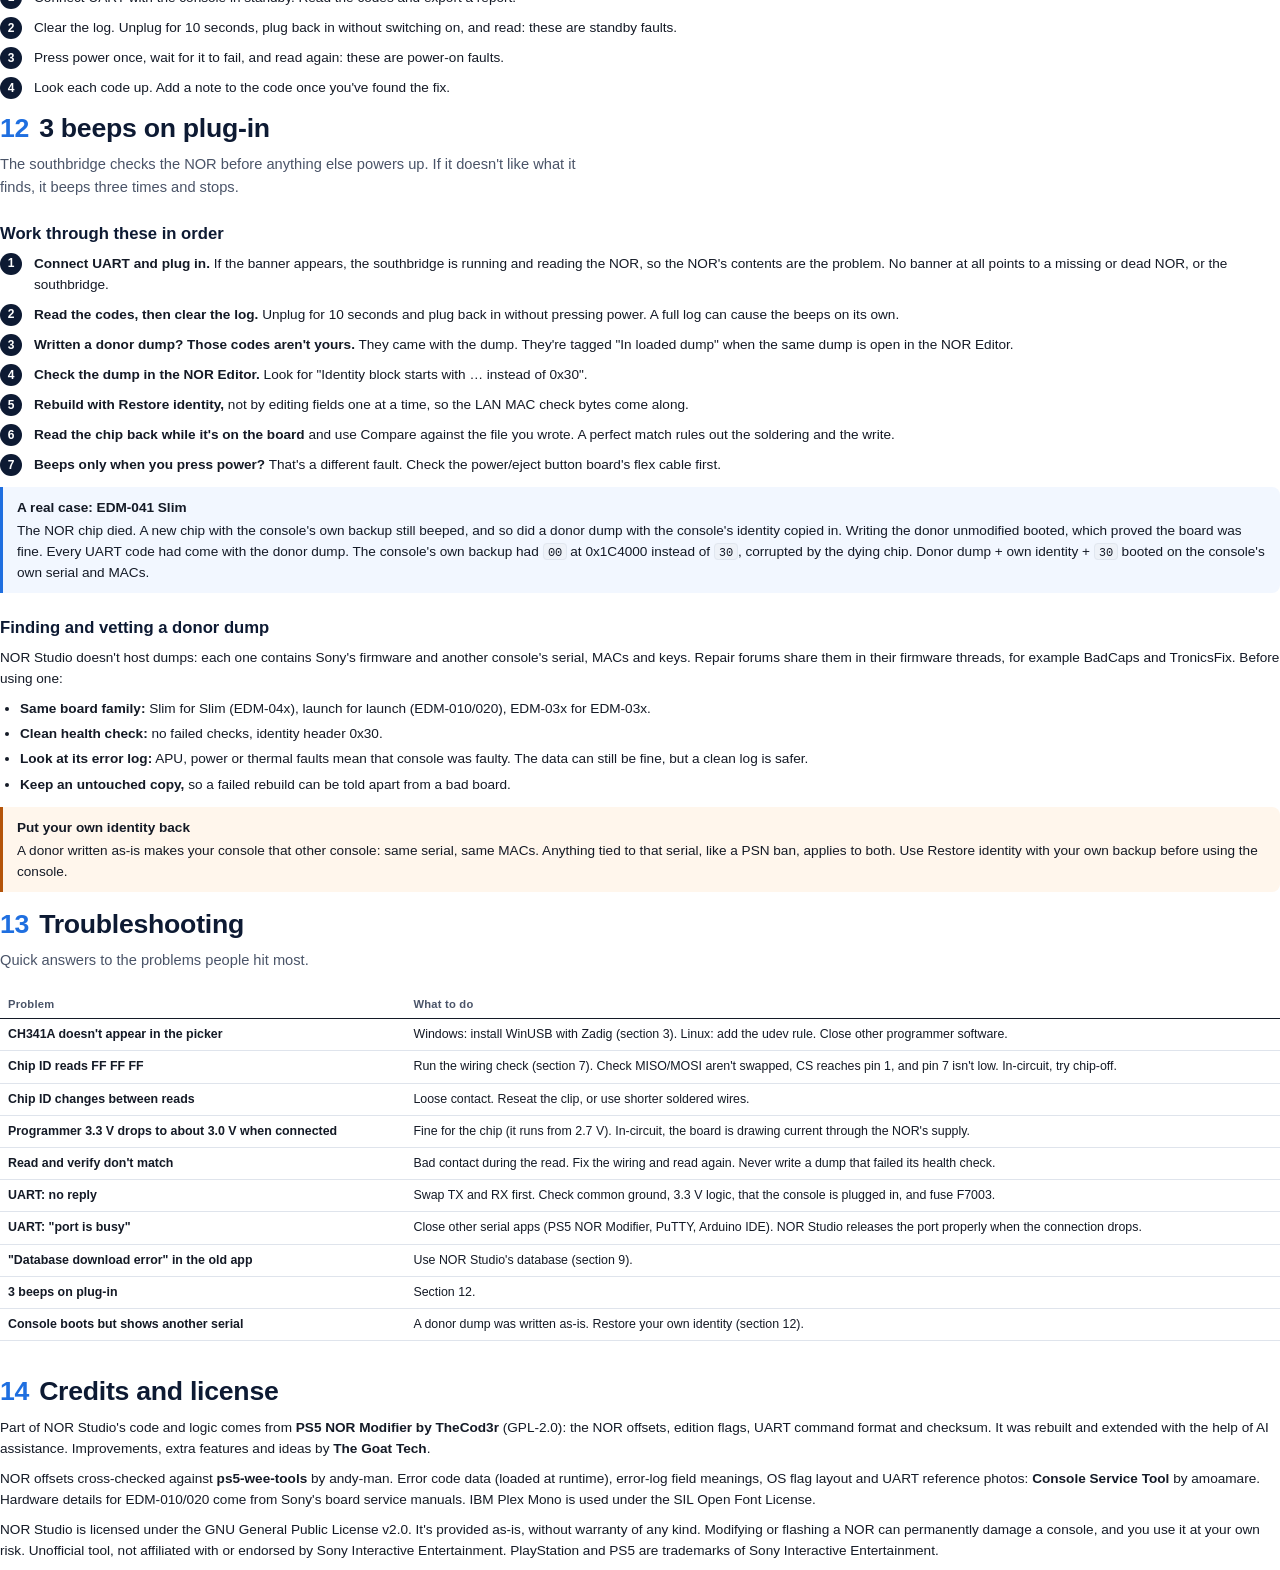
==== commit d9912b8c: "Update NOR Studio: IC5001 diagram redrawn in board orientation, refreshed screenshots - Hardware gui" ====
--- a/docs/manual-src/manual.html
+++ b/docs/manual-src/manual.html
@@ -307,7 +307,7 @@
   <p class="lede">Where the NOR and UART points are on each board, and how to wire them.</p>
   <table>
     <tr><th>Section</th><th>What's in it</th></tr>
-    <tr><td>EDM-010 / 020</td><td>NOR IC5001 pinout and UART pads JL5101–JL5110 from Sony's service manuals, a view of the NOR as it sits on an EDM-010 (next to the CXD90061GG southbridge), and a table of southbridge versions.</td></tr>
+    <tr><td>EDM-010 / 020</td><td>NOR IC5001 pinout and UART pads JL5101–JL5110 from Sony's service manuals, and the NOR drawn as it sits on an EDM-010, next to its CXD90061GG southbridge.</td></tr>
     <tr><td>EDM-03x</td><td>UART pads near F5402 and NOR notes.</td></tr>
     <tr><td>EDM-04x+ (Slim)</td><td>UART pad map, and photos of the NOR (W25Q16JV, next to the southbridge, pin 1 dot lower left) from an EDM-041.</td></tr>
     <tr><td>CH341A wiring</td><td>Wiring the programmer straight to the chip, with labels on the chip diagram. You can turn the labels off.</td></tr>
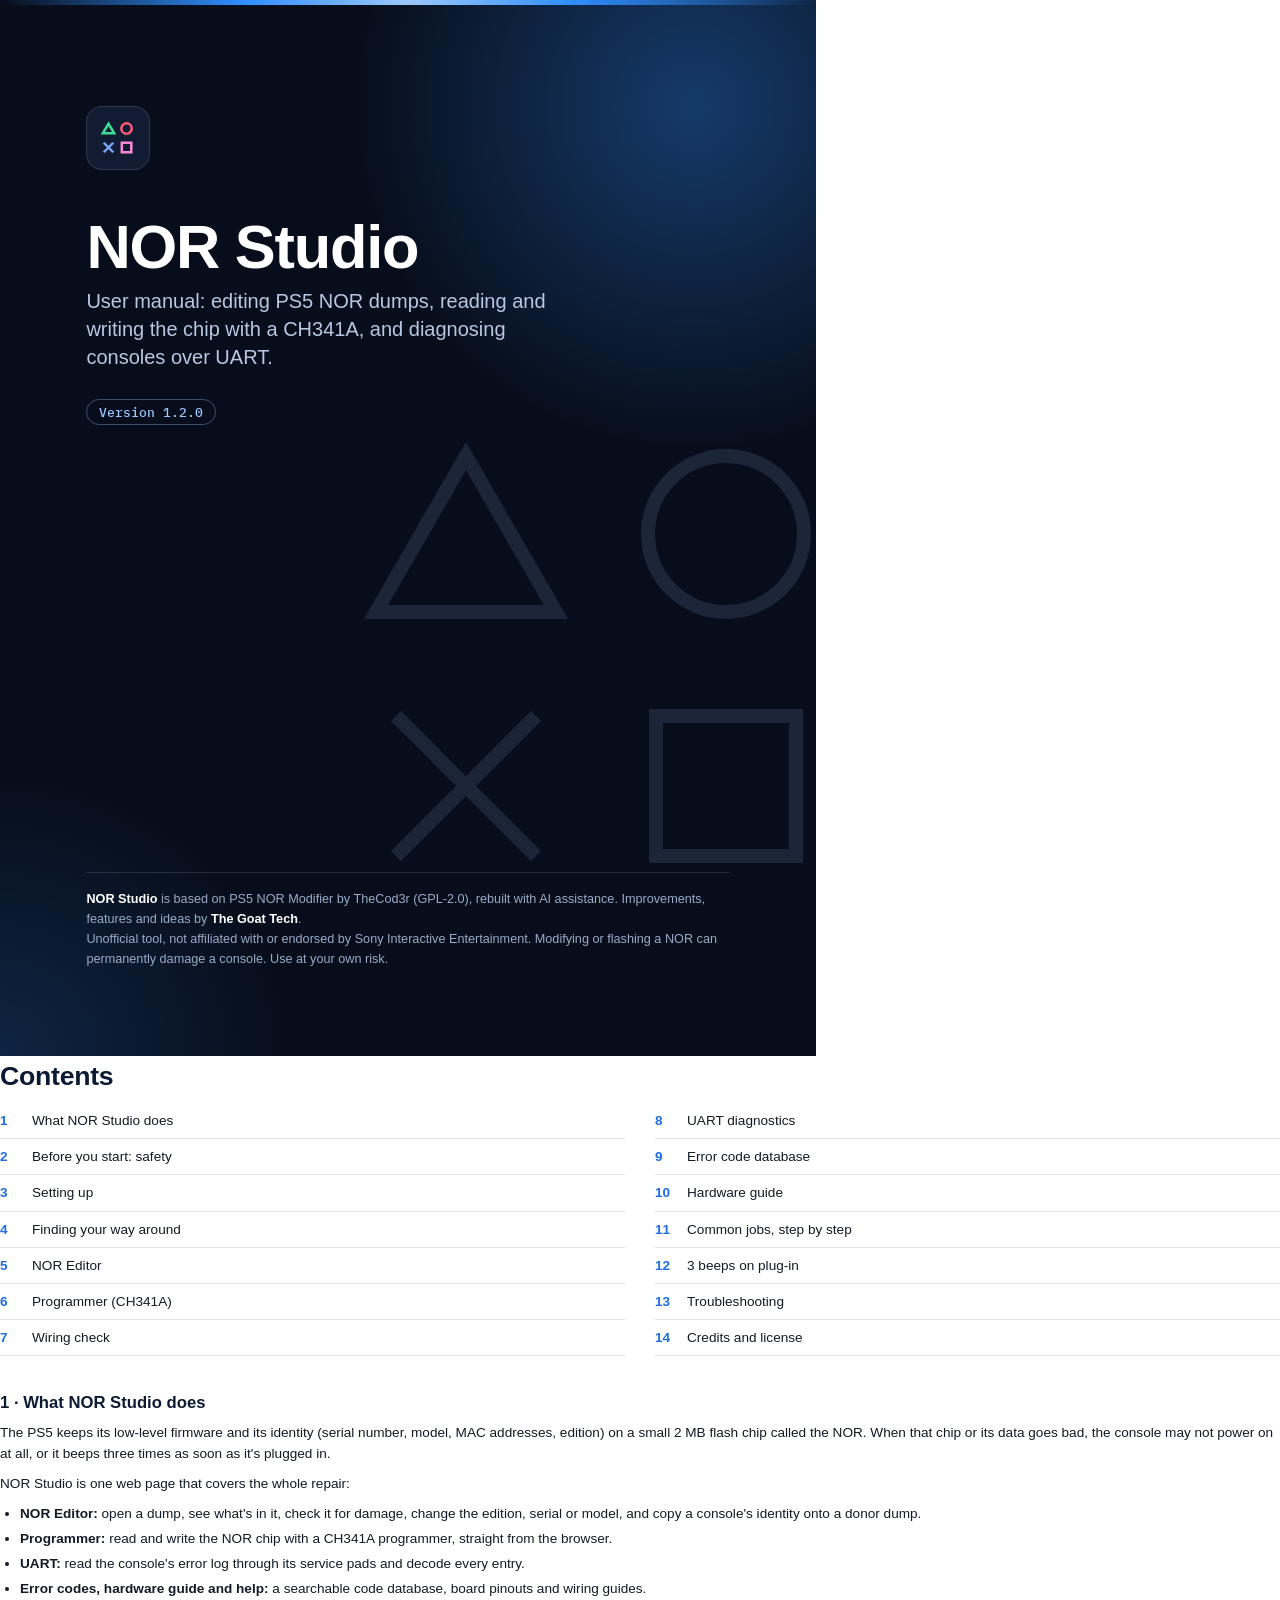
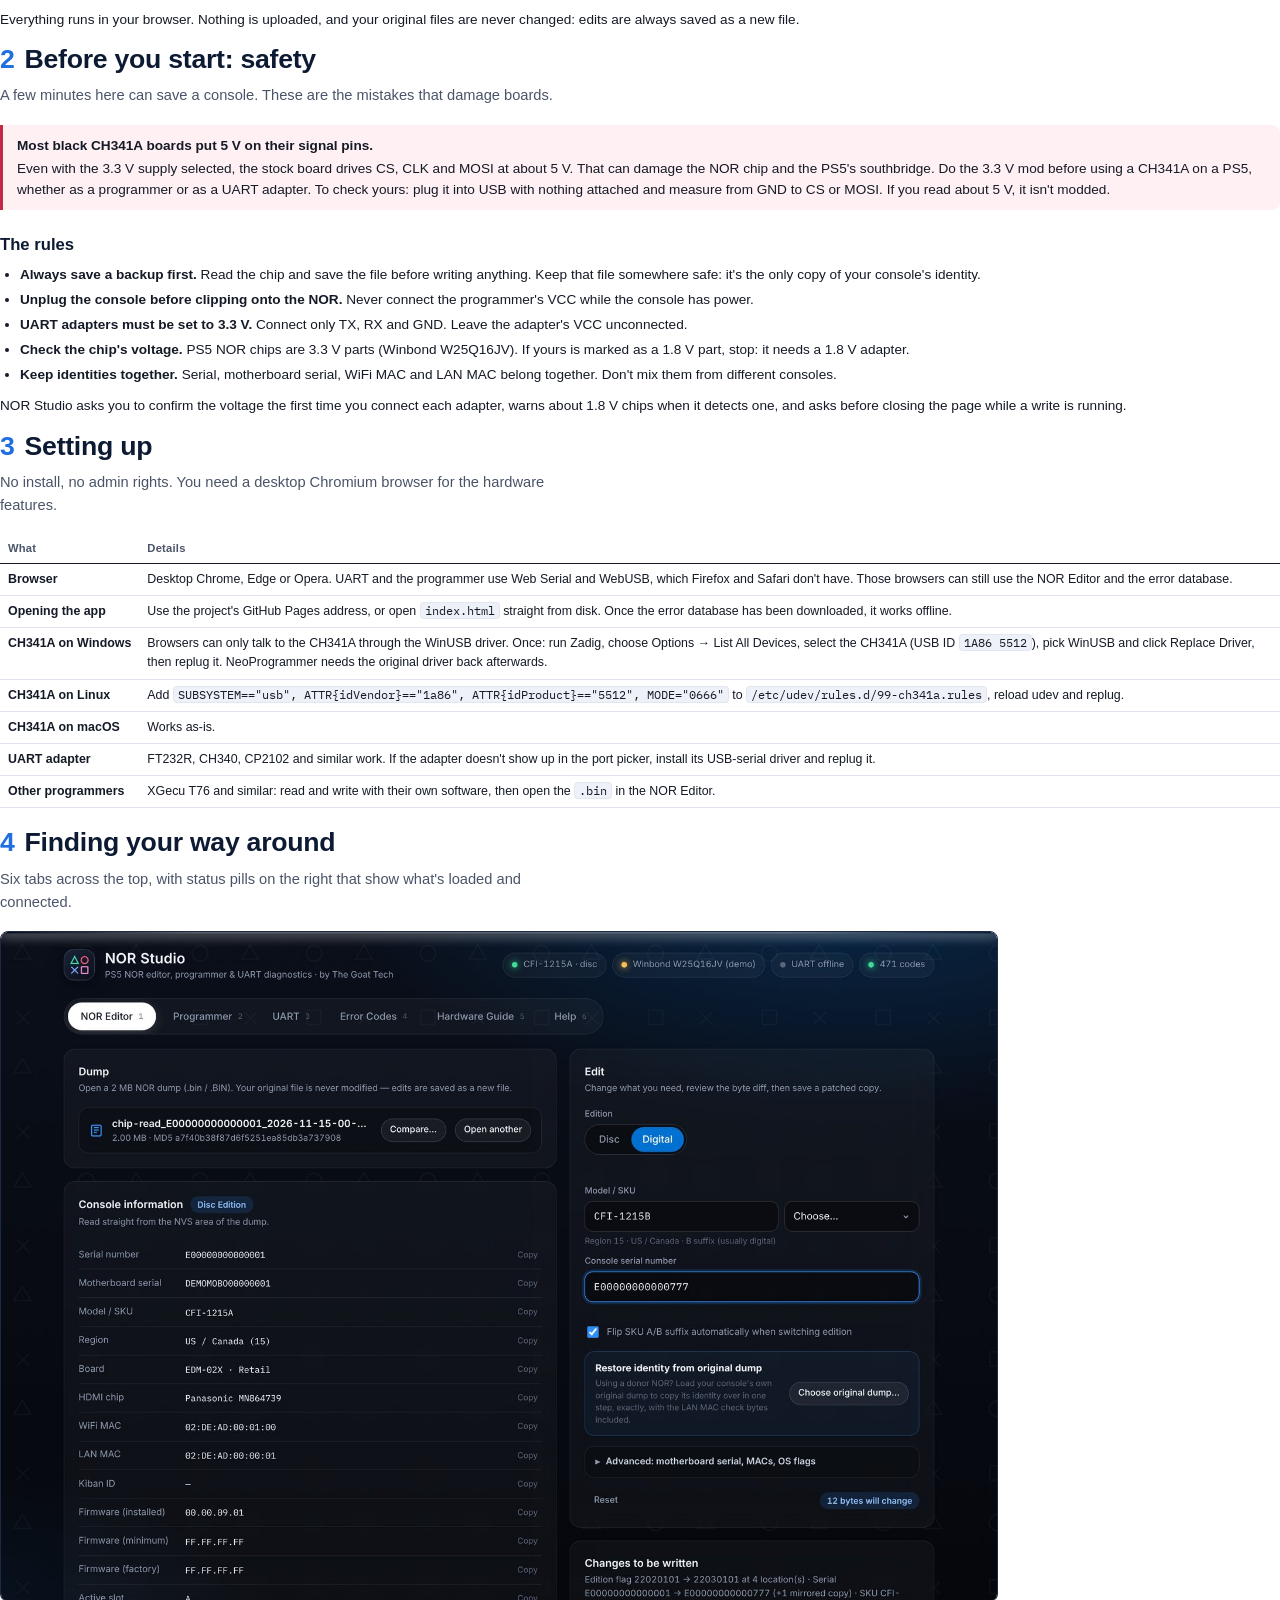
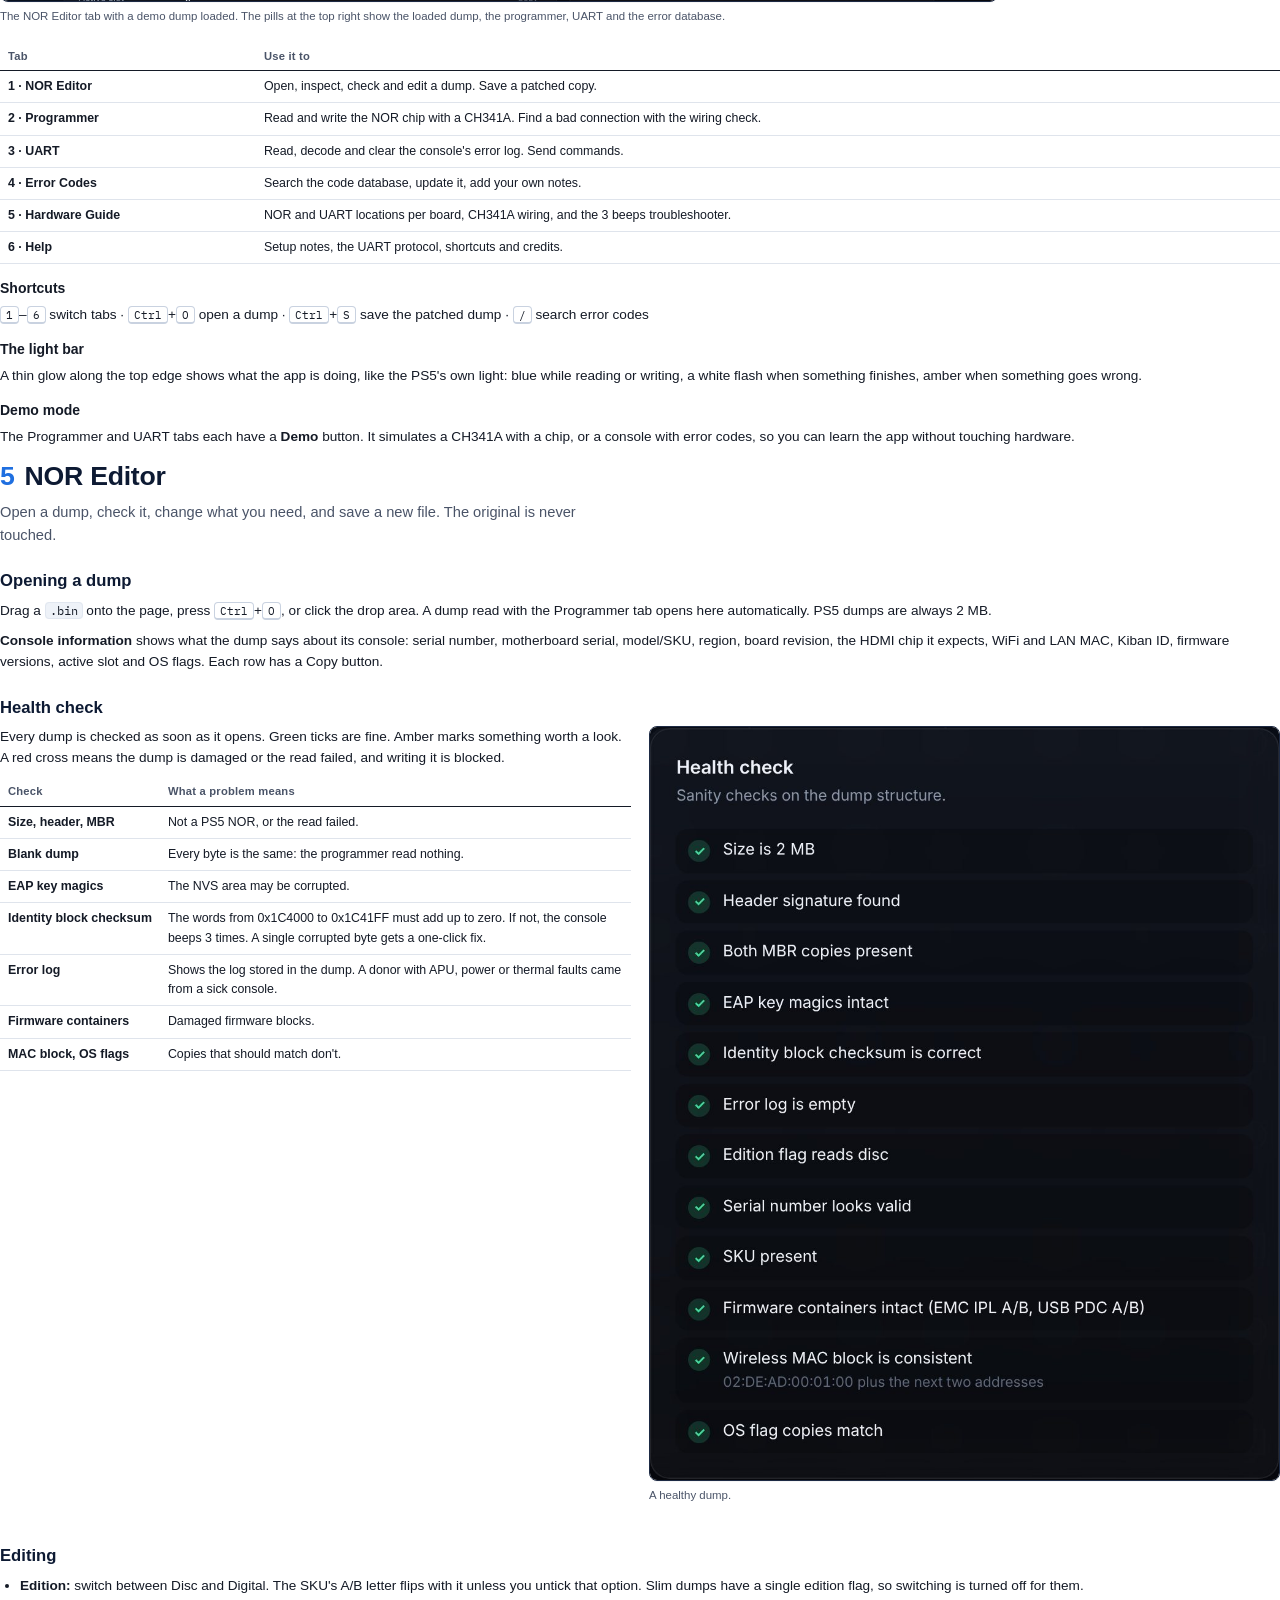
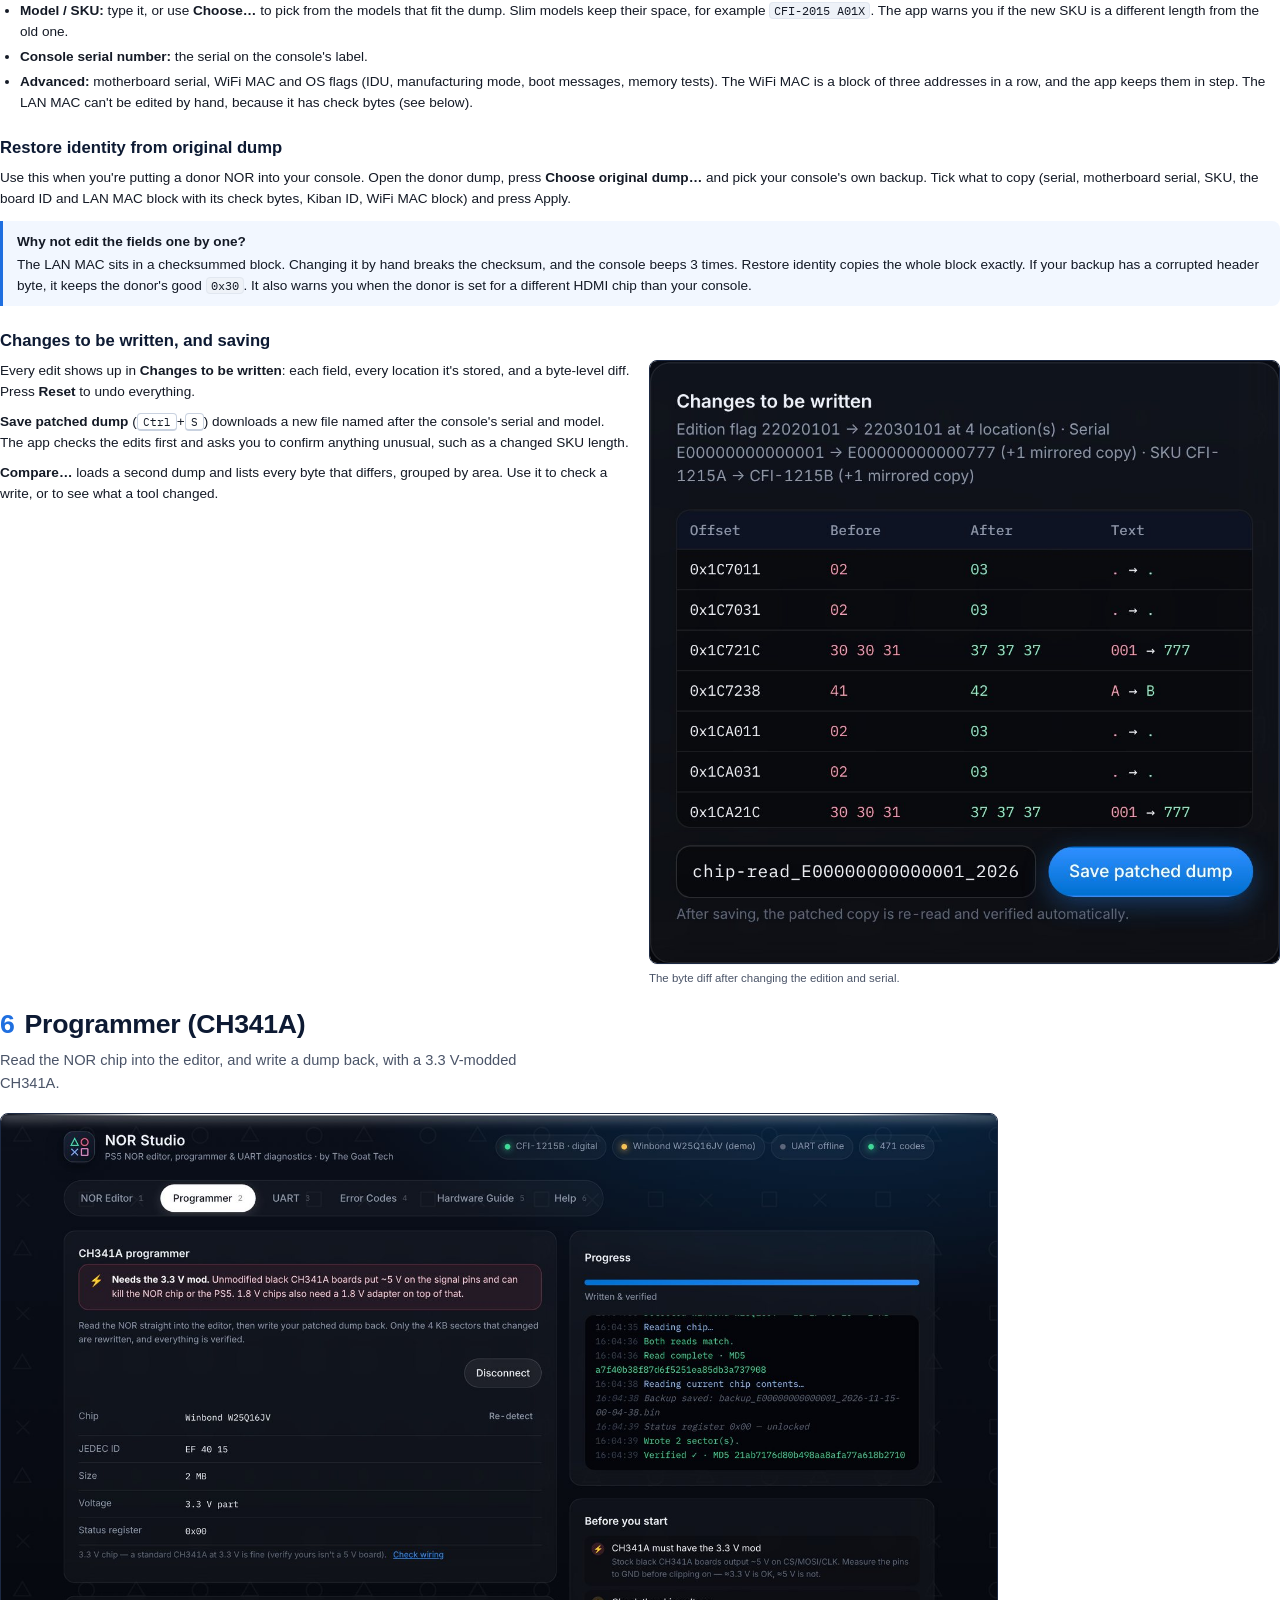
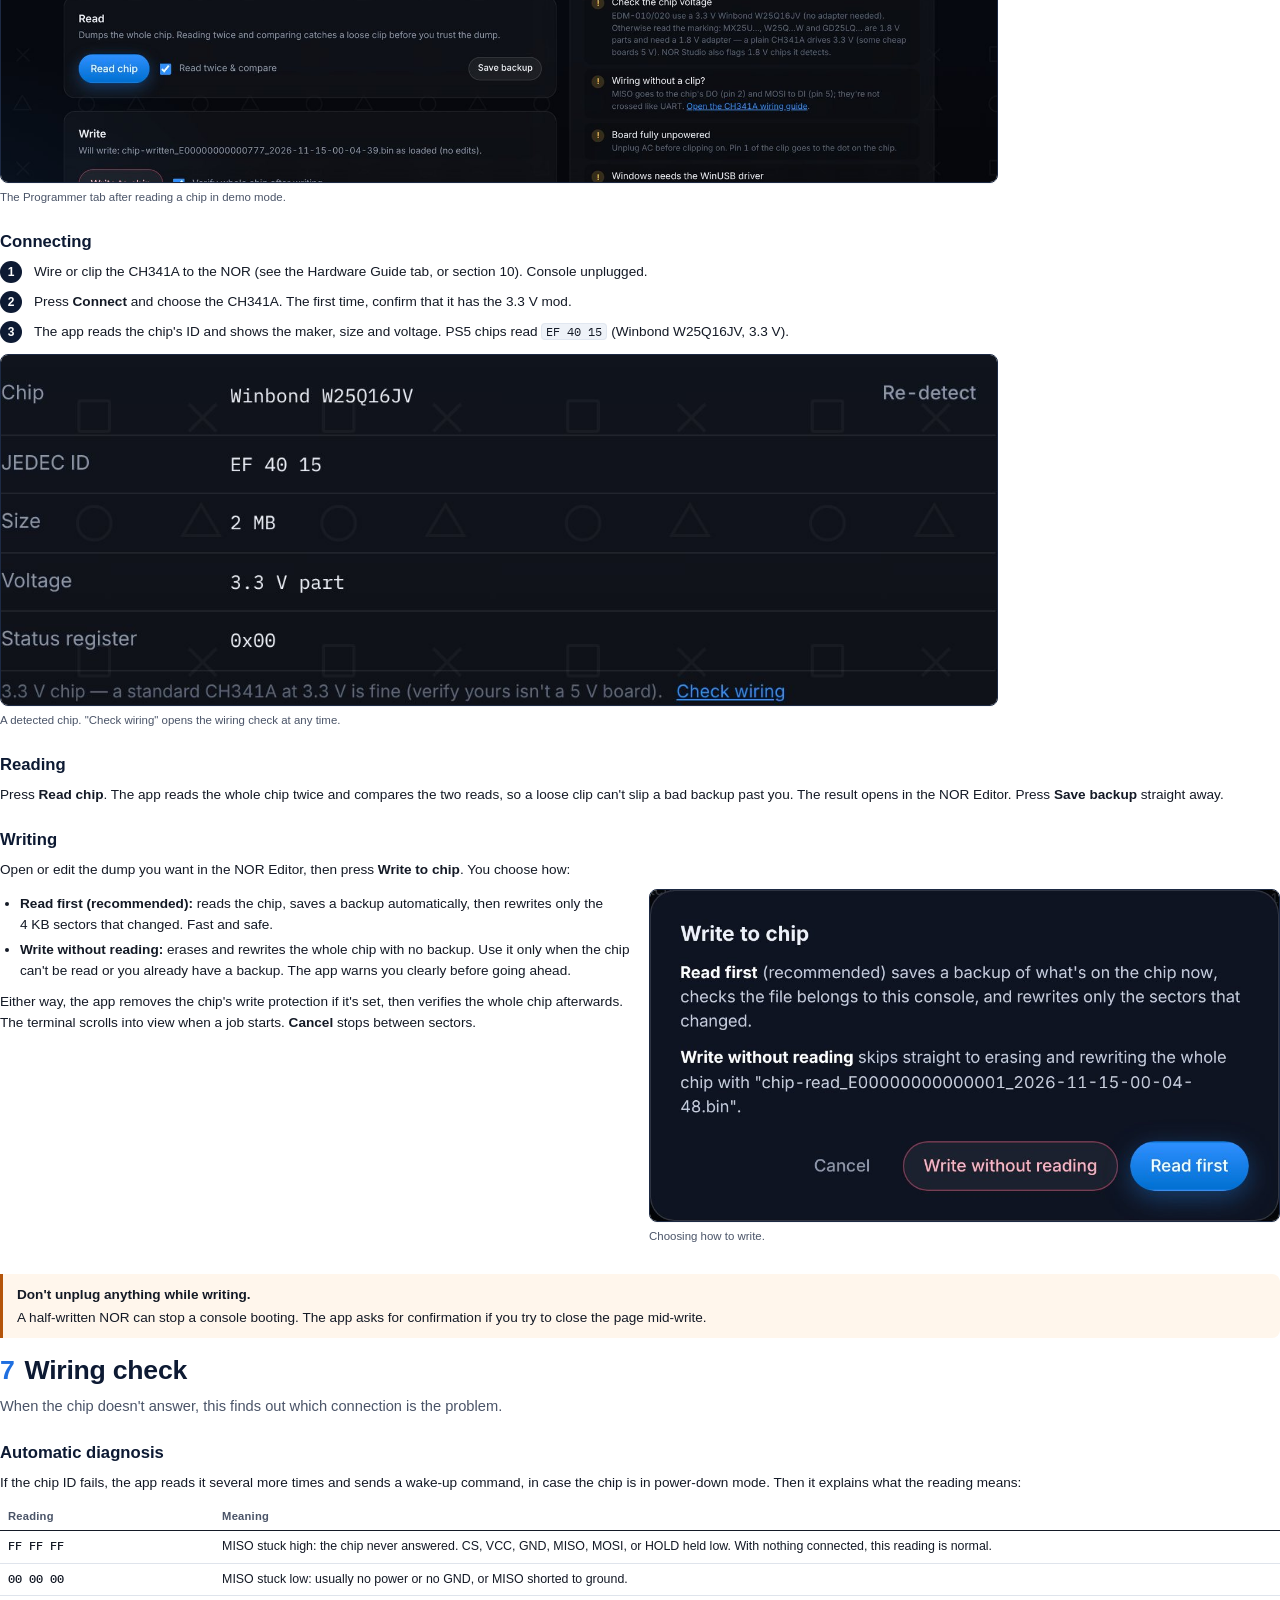
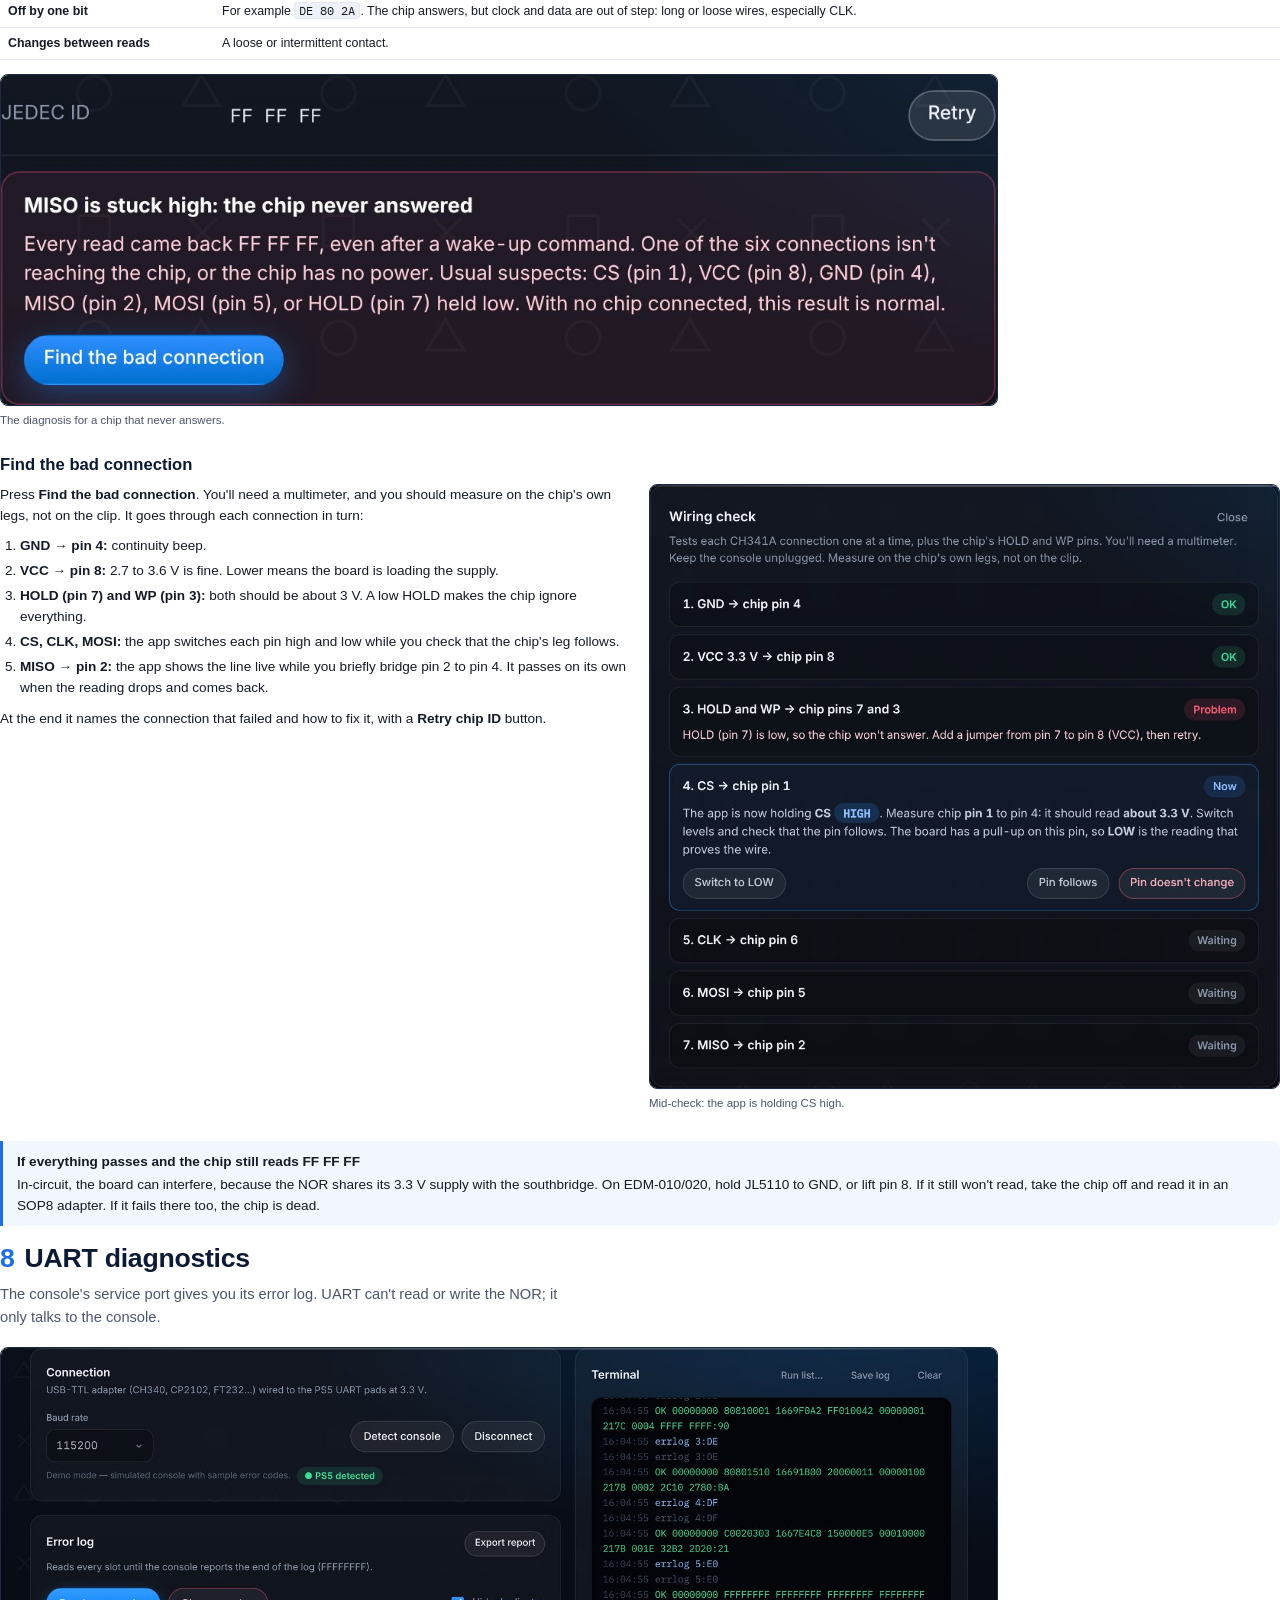
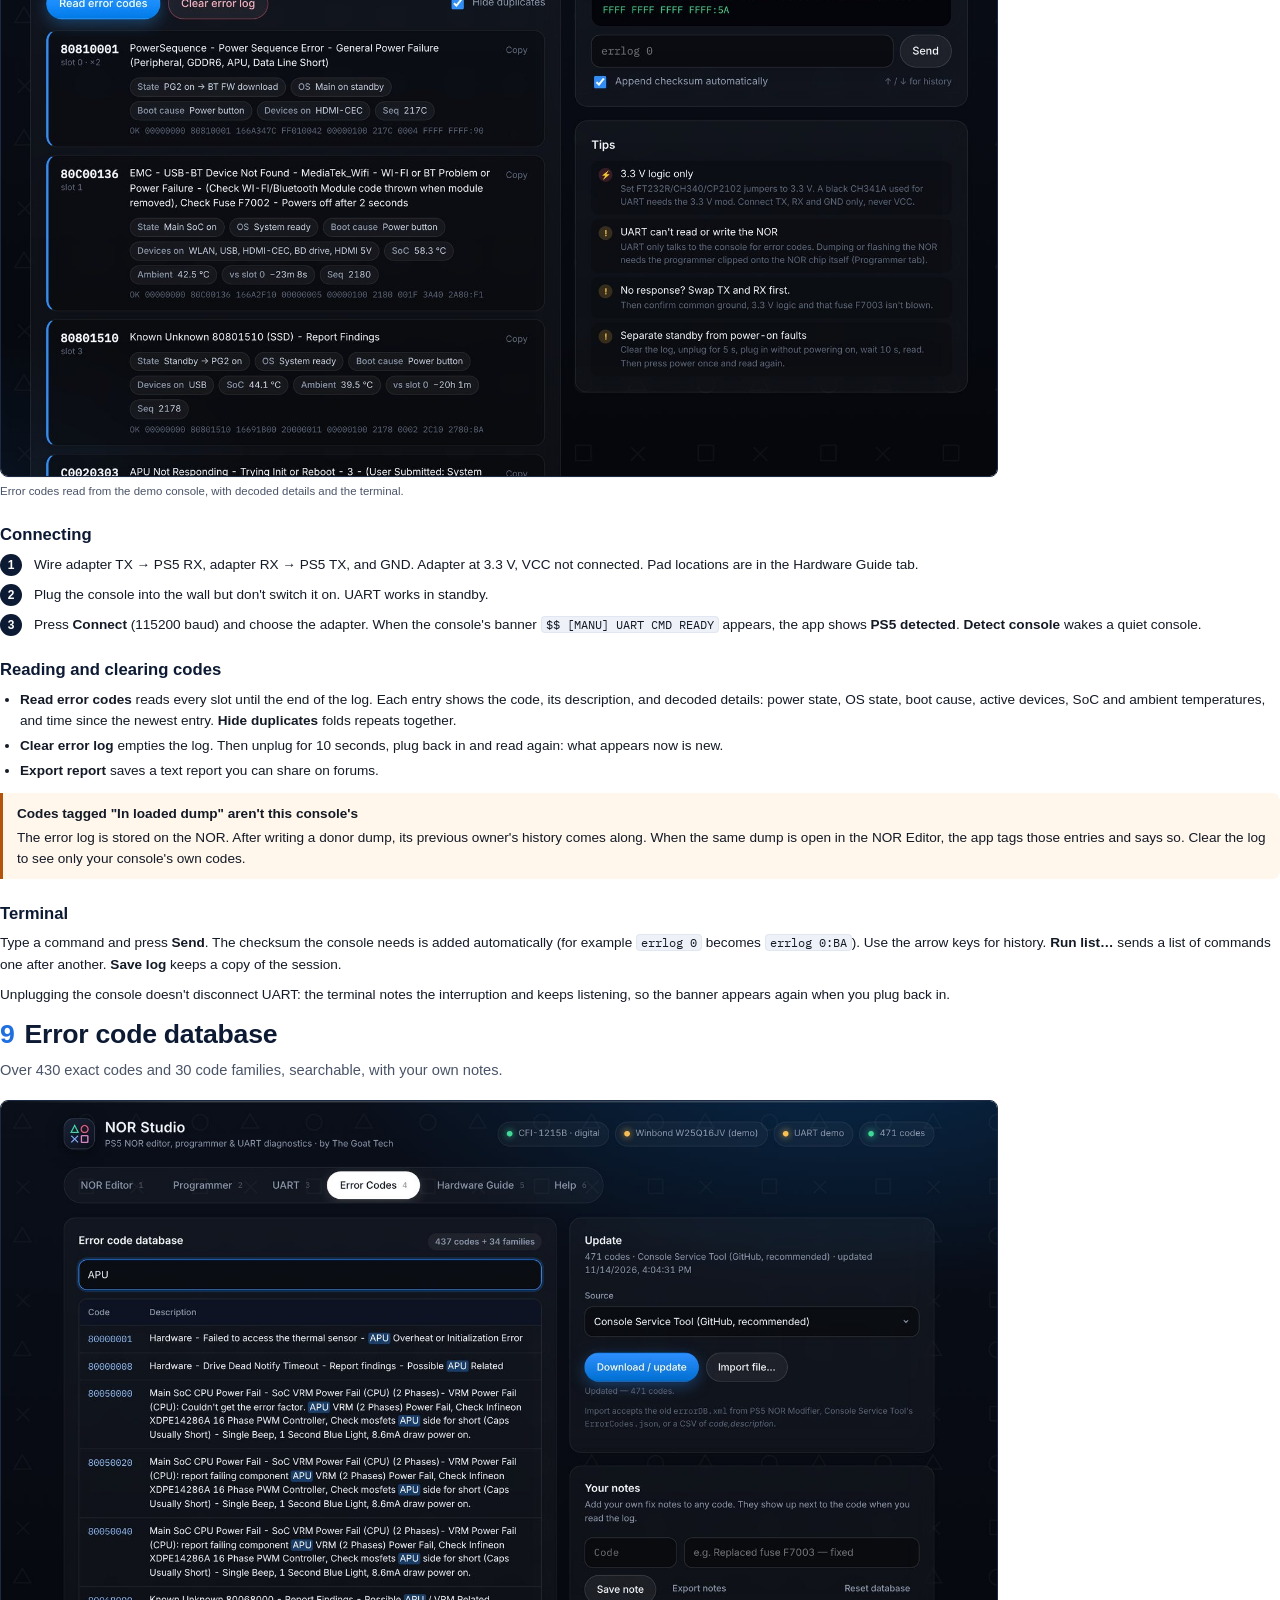
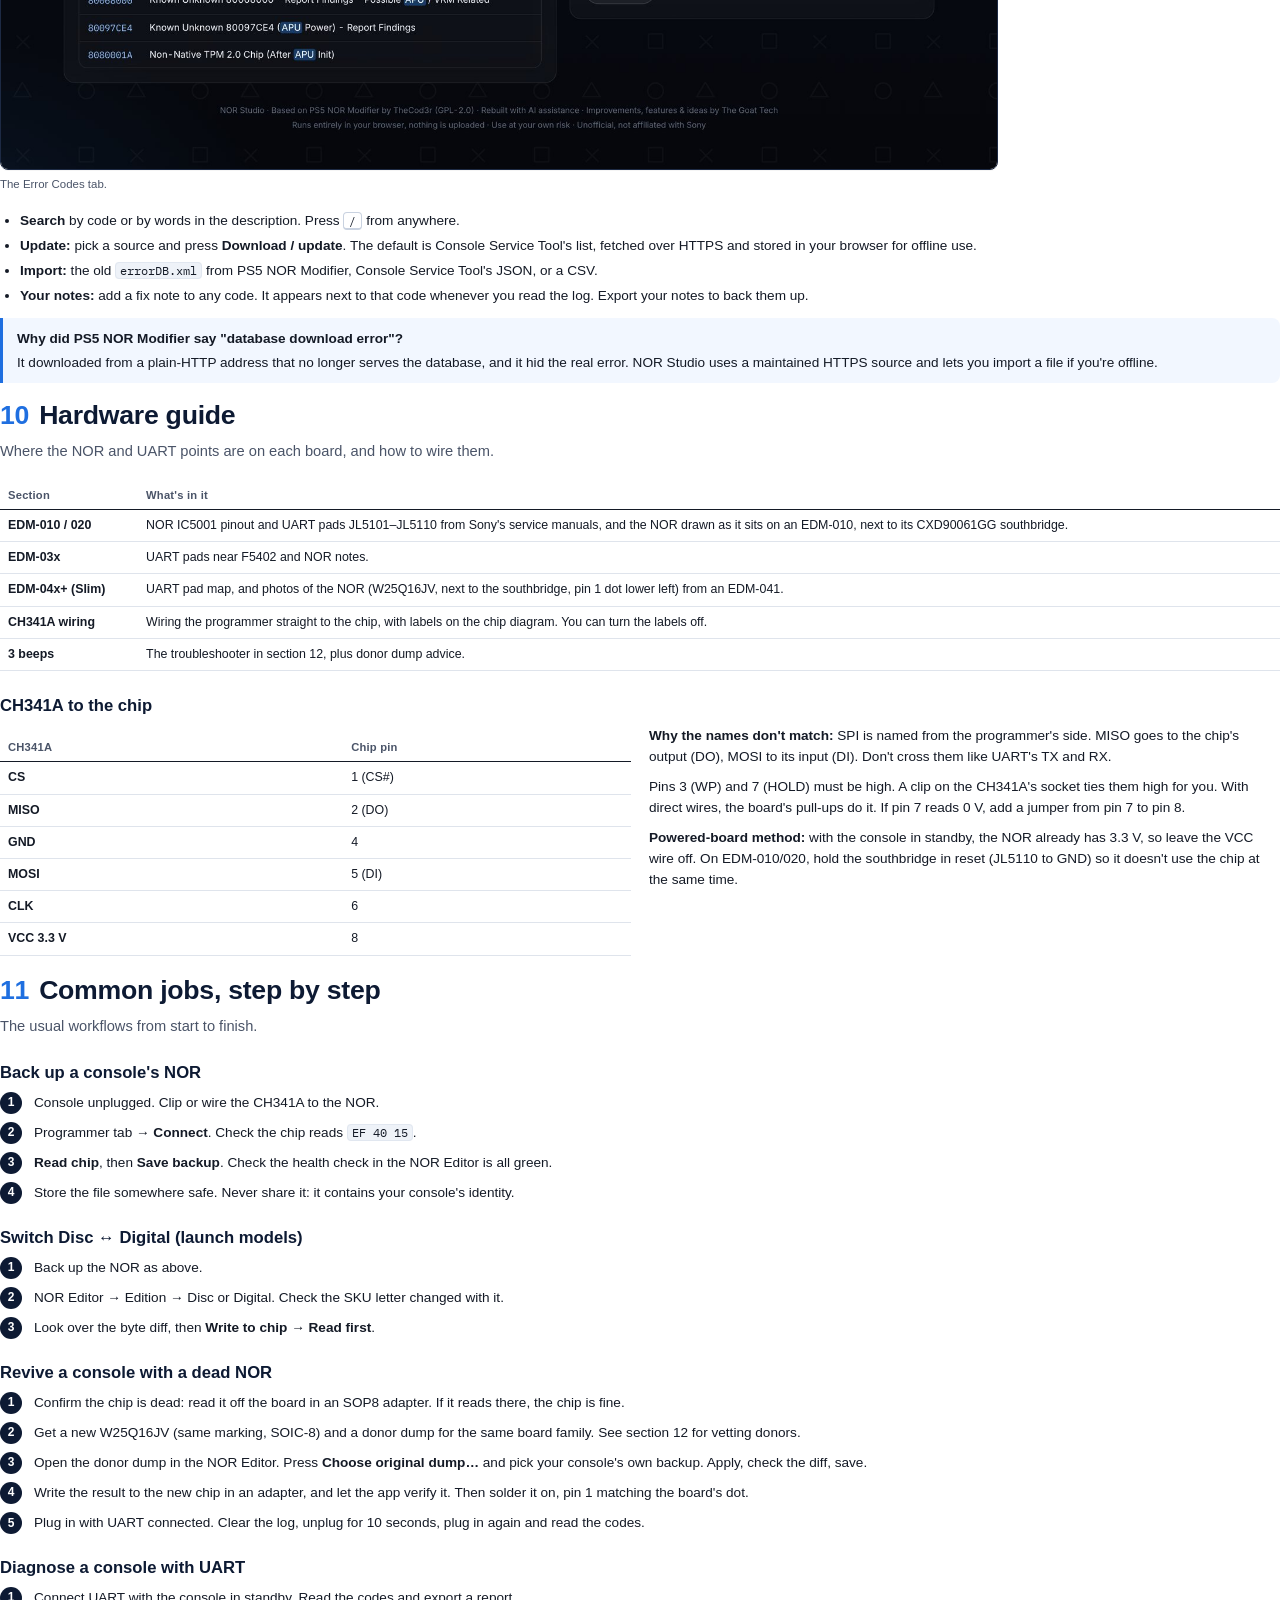
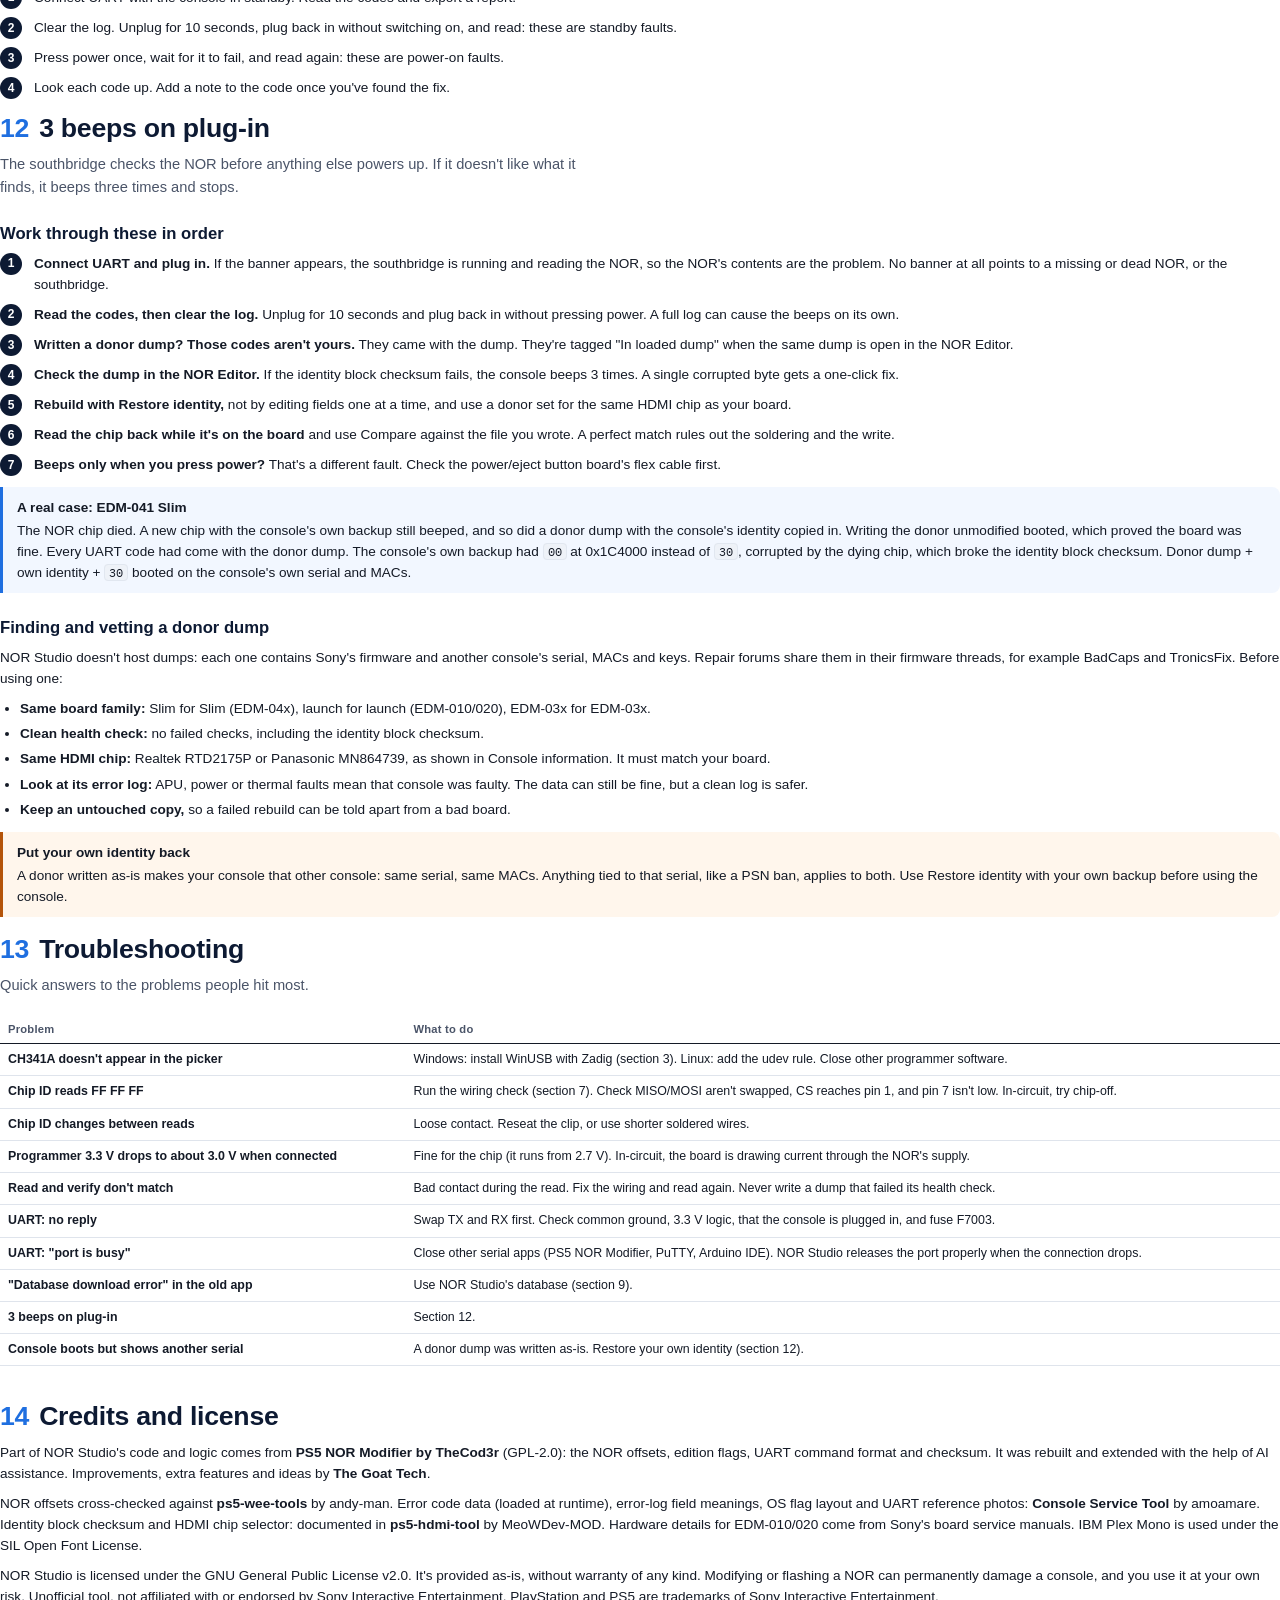
==== commit 88e4346a: "Update NOR Studio: identity block checksum check, HDMI chip detection - Identity block checksum: the" ====
--- a/docs/manual-src/manual.html
+++ b/docs/manual-src/manual.html
@@ -163,7 +163,7 @@
 
   <h3>Opening a dump</h3>
   <p>Drag a <code>.bin</code> onto the page, press <kbd>Ctrl</kbd>+<kbd>O</kbd>, or click the drop area. A dump read with the Programmer tab opens here automatically. PS5 dumps are always 2&nbsp;MB.</p>
-  <p><b>Console information</b> shows what the dump says about its console: serial number, motherboard serial, model/SKU, region, board revision, WiFi and LAN MAC, Kiban ID, firmware versions, active slot and OS flags. Each row has a Copy button.</p>
+  <p><b>Console information</b> shows what the dump says about its console: serial number, motherboard serial, model/SKU, region, board revision, the HDMI chip it expects, WiFi and LAN MAC, Kiban ID, firmware versions, active slot and OS flags. Each row has a Copy button.</p>
 
   <h3>Health check</h3>
   <div class="cols">
@@ -174,7 +174,7 @@
         <tr><td>Size, header, MBR</td><td>Not a PS5 NOR, or the read failed.</td></tr>
         <tr><td>Blank dump</td><td>Every byte is the same: the programmer read nothing.</td></tr>
         <tr><td>EAP key magics</td><td>The NVS area may be corrupted.</td></tr>
-        <tr><td>Identity header 0x30</td><td>A backup read from a failing chip. A NOR carrying this beeps 3 times.</td></tr>
+        <tr><td>Identity block checksum</td><td>The words from 0x1C4000 to 0x1C41FF must add up to zero. If not, the console beeps 3 times. A single corrupted byte gets a one-click fix.</td></tr>
         <tr><td>Error log</td><td>Shows the log stored in the dump. A donor with APU, power or thermal faults came from a sick console.</td></tr>
         <tr><td>Firmware containers</td><td>Damaged firmware blocks.</td></tr>
         <tr><td>MAC block, OS flags</td><td>Copies that should match don't.</td></tr>
@@ -193,7 +193,7 @@
 
   <h3>Restore identity from original dump</h3>
   <p>Use this when you're putting a donor NOR into your console. Open the donor dump, press <b>Choose original dump…</b> and pick your console's own backup. Tick what to copy (serial, motherboard serial, SKU, the board ID and LAN MAC block with its check bytes, Kiban ID, WiFi MAC block) and press Apply.</p>
-  <div class="note"><b>Why not edit the fields one by one?</b>The LAN MAC is followed by two check bytes. Changing the MAC without them makes the console beep 3 times. Restore identity copies the whole block exactly. If your backup has a corrupted identity header byte, it keeps the donor's good <code>0x30</code> and tells you.</div>
+  <div class="note"><b>Why not edit the fields one by one?</b>The LAN MAC sits in a checksummed block. Changing it by hand breaks the checksum, and the console beeps 3 times. Restore identity copies the whole block exactly. If your backup has a corrupted header byte, it keeps the donor's good <code>0x30</code>. It also warns you when the donor is set for a different HDMI chip than your console.</div>
 
   <h3>Changes to be written, and saving</h3>
   <div class="cols">
@@ -377,18 +377,19 @@
     <li><b>Connect UART and plug in.</b> If the banner appears, the southbridge is running and reading the NOR, so the NOR's contents are the problem. No banner at all points to a missing or dead NOR, or the southbridge.</li>
     <li><b>Read the codes, then clear the log.</b> Unplug for 10 seconds and plug back in without pressing power. A full log can cause the beeps on its own.</li>
     <li><b>Written a donor dump? Those codes aren't yours.</b> They came with the dump. They're tagged "In loaded dump" when the same dump is open in the NOR Editor.</li>
-    <li><b>Check the dump in the NOR Editor.</b> Look for "Identity block starts with … instead of 0x30".</li>
-    <li><b>Rebuild with Restore identity,</b> not by editing fields one at a time, so the LAN MAC check bytes come along.</li>
+    <li><b>Check the dump in the NOR Editor.</b> If the identity block checksum fails, the console beeps 3 times. A single corrupted byte gets a one-click fix.</li>
+    <li><b>Rebuild with Restore identity,</b> not by editing fields one at a time, and use a donor set for the same HDMI chip as your board.</li>
     <li><b>Read the chip back while it's on the board</b> and use Compare against the file you wrote. A perfect match rules out the soldering and the write.</li>
     <li><b>Beeps only when you press power?</b> That's a different fault. Check the power/eject button board's flex cable first.</li>
   </ol>
-  <div class="note"><b>A real case: EDM-041 Slim</b>The NOR chip died. A new chip with the console's own backup still beeped, and so did a donor dump with the console's identity copied in. Writing the donor unmodified booted, which proved the board was fine. Every UART code had come with the donor dump. The console's own backup had <code>00</code> at 0x1C4000 instead of <code>30</code>, corrupted by the dying chip. Donor dump + own identity + <code>30</code> booted on the console's own serial and MACs.</div>
+  <div class="note"><b>A real case: EDM-041 Slim</b>The NOR chip died. A new chip with the console's own backup still beeped, and so did a donor dump with the console's identity copied in. Writing the donor unmodified booted, which proved the board was fine. Every UART code had come with the donor dump. The console's own backup had <code>00</code> at 0x1C4000 instead of <code>30</code>, corrupted by the dying chip, which broke the identity block checksum. Donor dump + own identity + <code>30</code> booted on the console's own serial and MACs.</div>
 
   <h3>Finding and vetting a donor dump</h3>
   <p>NOR Studio doesn't host dumps: each one contains Sony's firmware and another console's serial, MACs and keys. Repair forums share them in their firmware threads, for example BadCaps and TronicsFix. Before using one:</p>
   <ul>
     <li><b>Same board family:</b> Slim for Slim (EDM-04x), launch for launch (EDM-010/020), EDM-03x for EDM-03x.</li>
-    <li><b>Clean health check:</b> no failed checks, identity header 0x30.</li>
+    <li><b>Clean health check:</b> no failed checks, including the identity block checksum.</li>
+    <li><b>Same HDMI chip:</b> Realtek RTD2175P or Panasonic MN864739, as shown in Console information. It must match your board.</li>
     <li><b>Look at its error log:</b> APU, power or thermal faults mean that console was faulty. The data can still be fine, but a clean log is safer.</li>
     <li><b>Keep an untouched copy,</b> so a failed rebuild can be told apart from a bad board.</li>
   </ul>
@@ -414,7 +415,7 @@
 
   <h2 style="margin-top:30px" id="s14"><span class="n">14</span>Credits and license</h2>
   <p>Part of NOR Studio's code and logic comes from <b>PS5 NOR Modifier by TheCod3r</b> (GPL-2.0): the NOR offsets, edition flags, UART command format and checksum. It was rebuilt and extended with the help of AI assistance. Improvements, extra features and ideas by <b>The Goat Tech</b>.</p>
-  <p>NOR offsets cross-checked against <b>ps5-wee-tools</b> by andy-man. Error code data (loaded at runtime), error-log field meanings, OS flag layout and UART reference photos: <b>Console Service Tool</b> by amoamare. Hardware details for EDM-010/020 come from Sony's board service manuals. IBM Plex Mono is used under the SIL Open Font License.</p>
+  <p>NOR offsets cross-checked against <b>ps5-wee-tools</b> by andy-man. Error code data (loaded at runtime), error-log field meanings, OS flag layout and UART reference photos: <b>Console Service Tool</b> by amoamare. Identity block checksum and HDMI chip selector: documented in <b>ps5-hdmi-tool</b> by MeoWDev-MOD. Hardware details for EDM-010/020 come from Sony's board service manuals. IBM Plex Mono is used under the SIL Open Font License.</p>
   <p>NOR Studio is licensed under the GNU General Public License v2.0. It's provided as-is, without warranty of any kind. Modifying or flashing a NOR can permanently damage a console, and you use it at your own risk. Unofficial tool, not affiliated with or endorsed by Sony Interactive Entertainment. PlayStation and PS5 are trademarks of Sony Interactive Entertainment.</p>
 </section>
 </body></html>
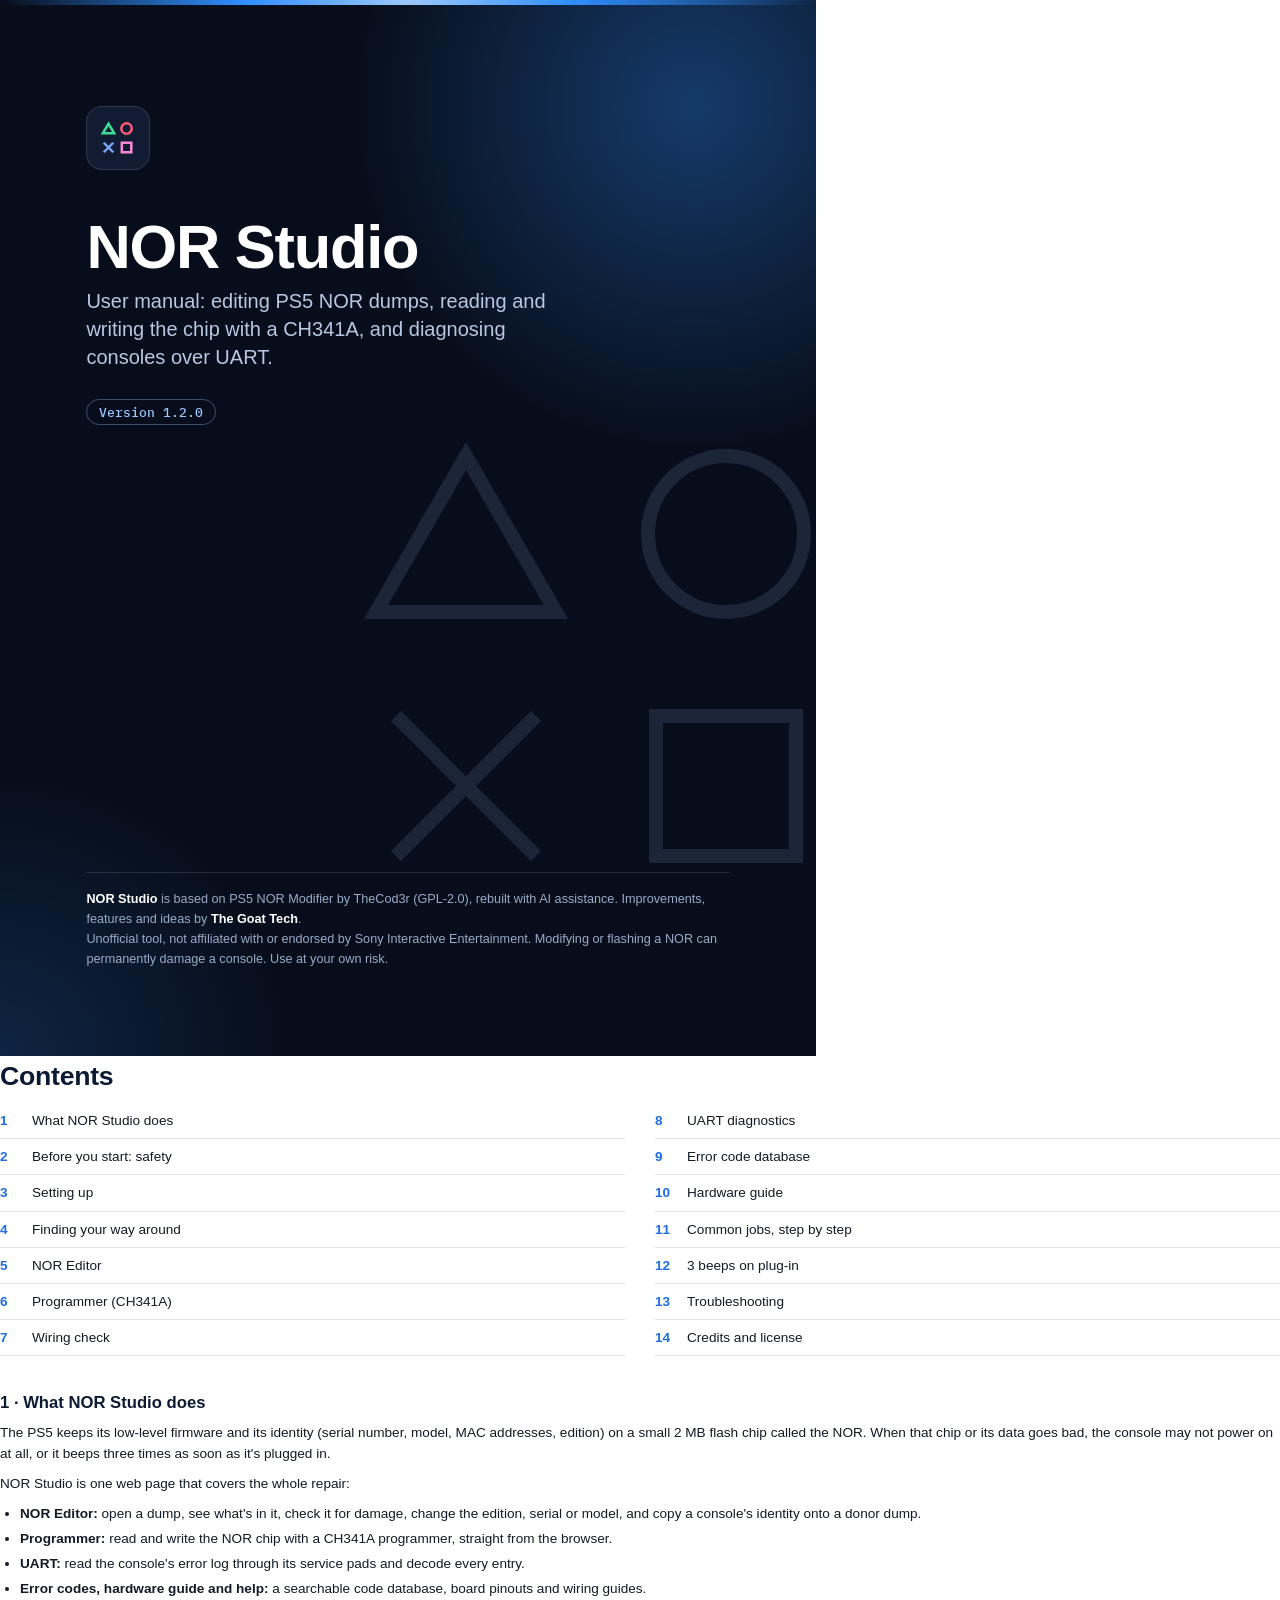
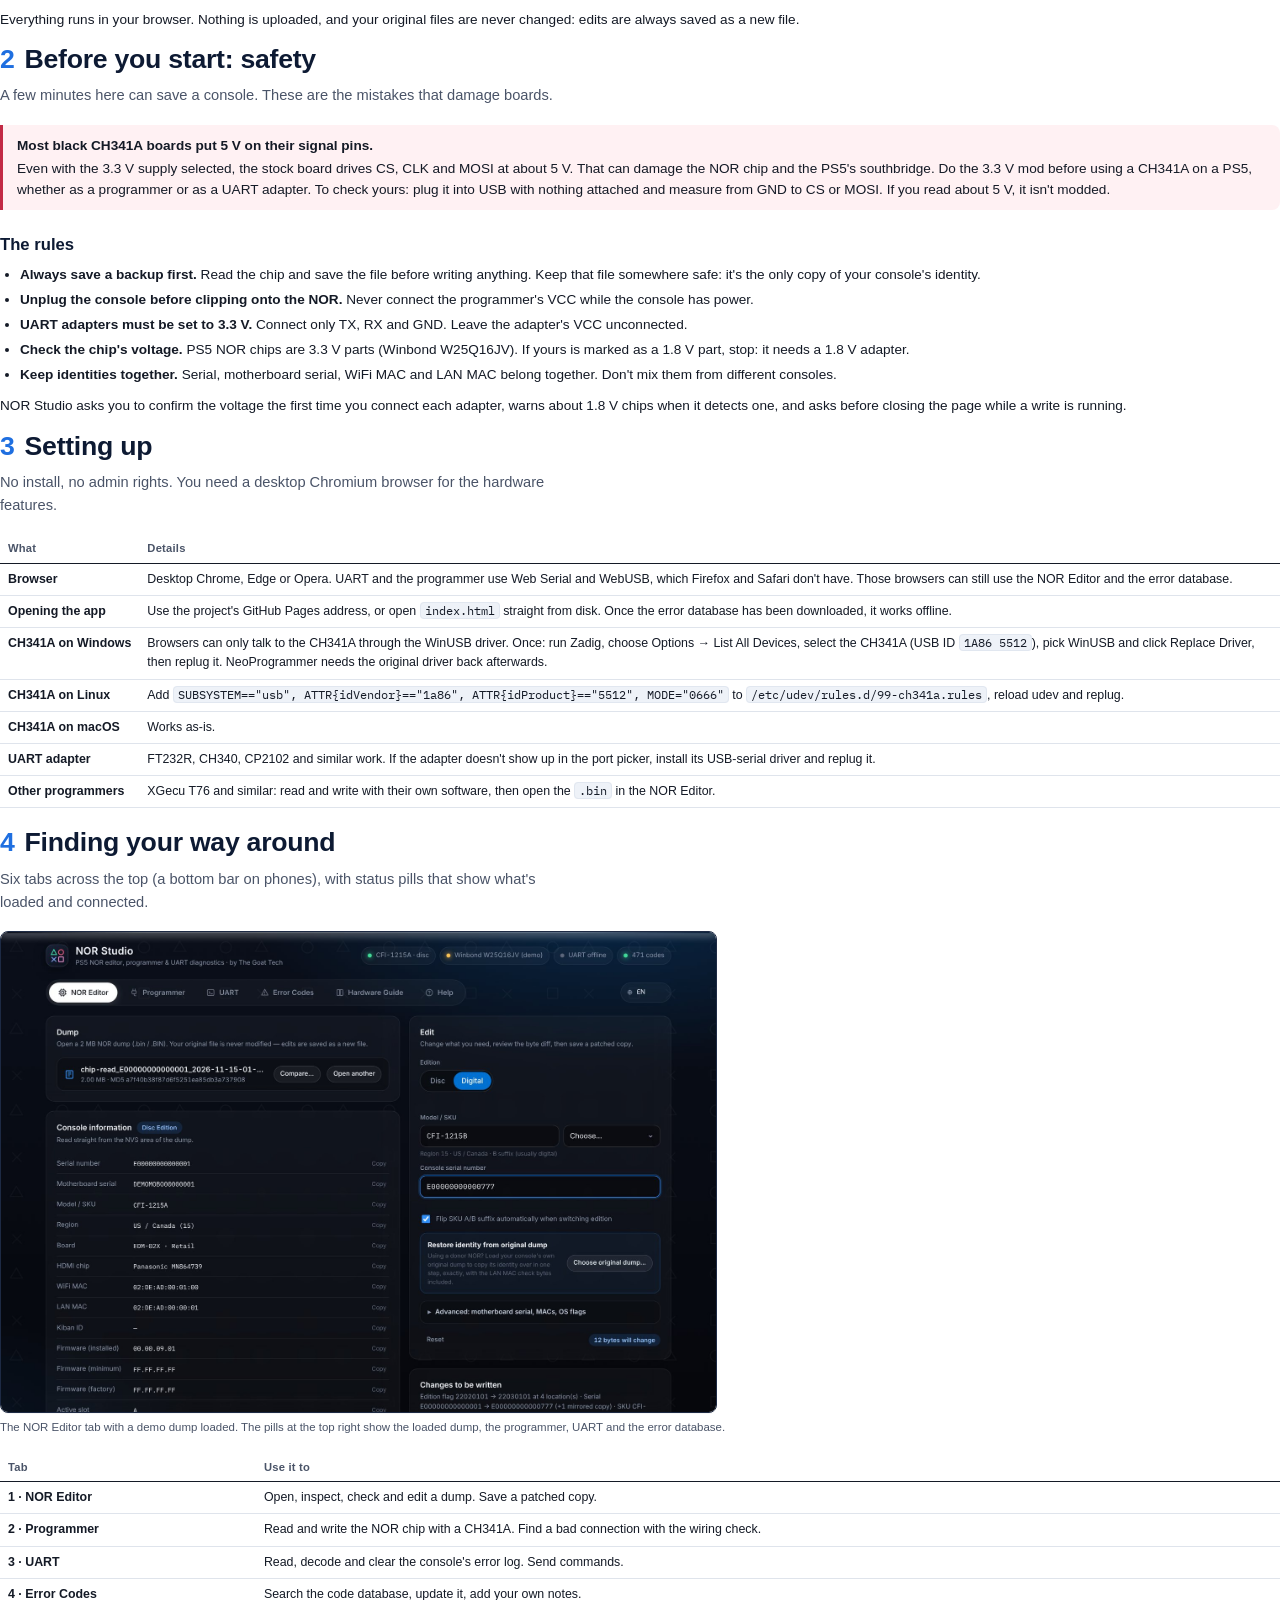
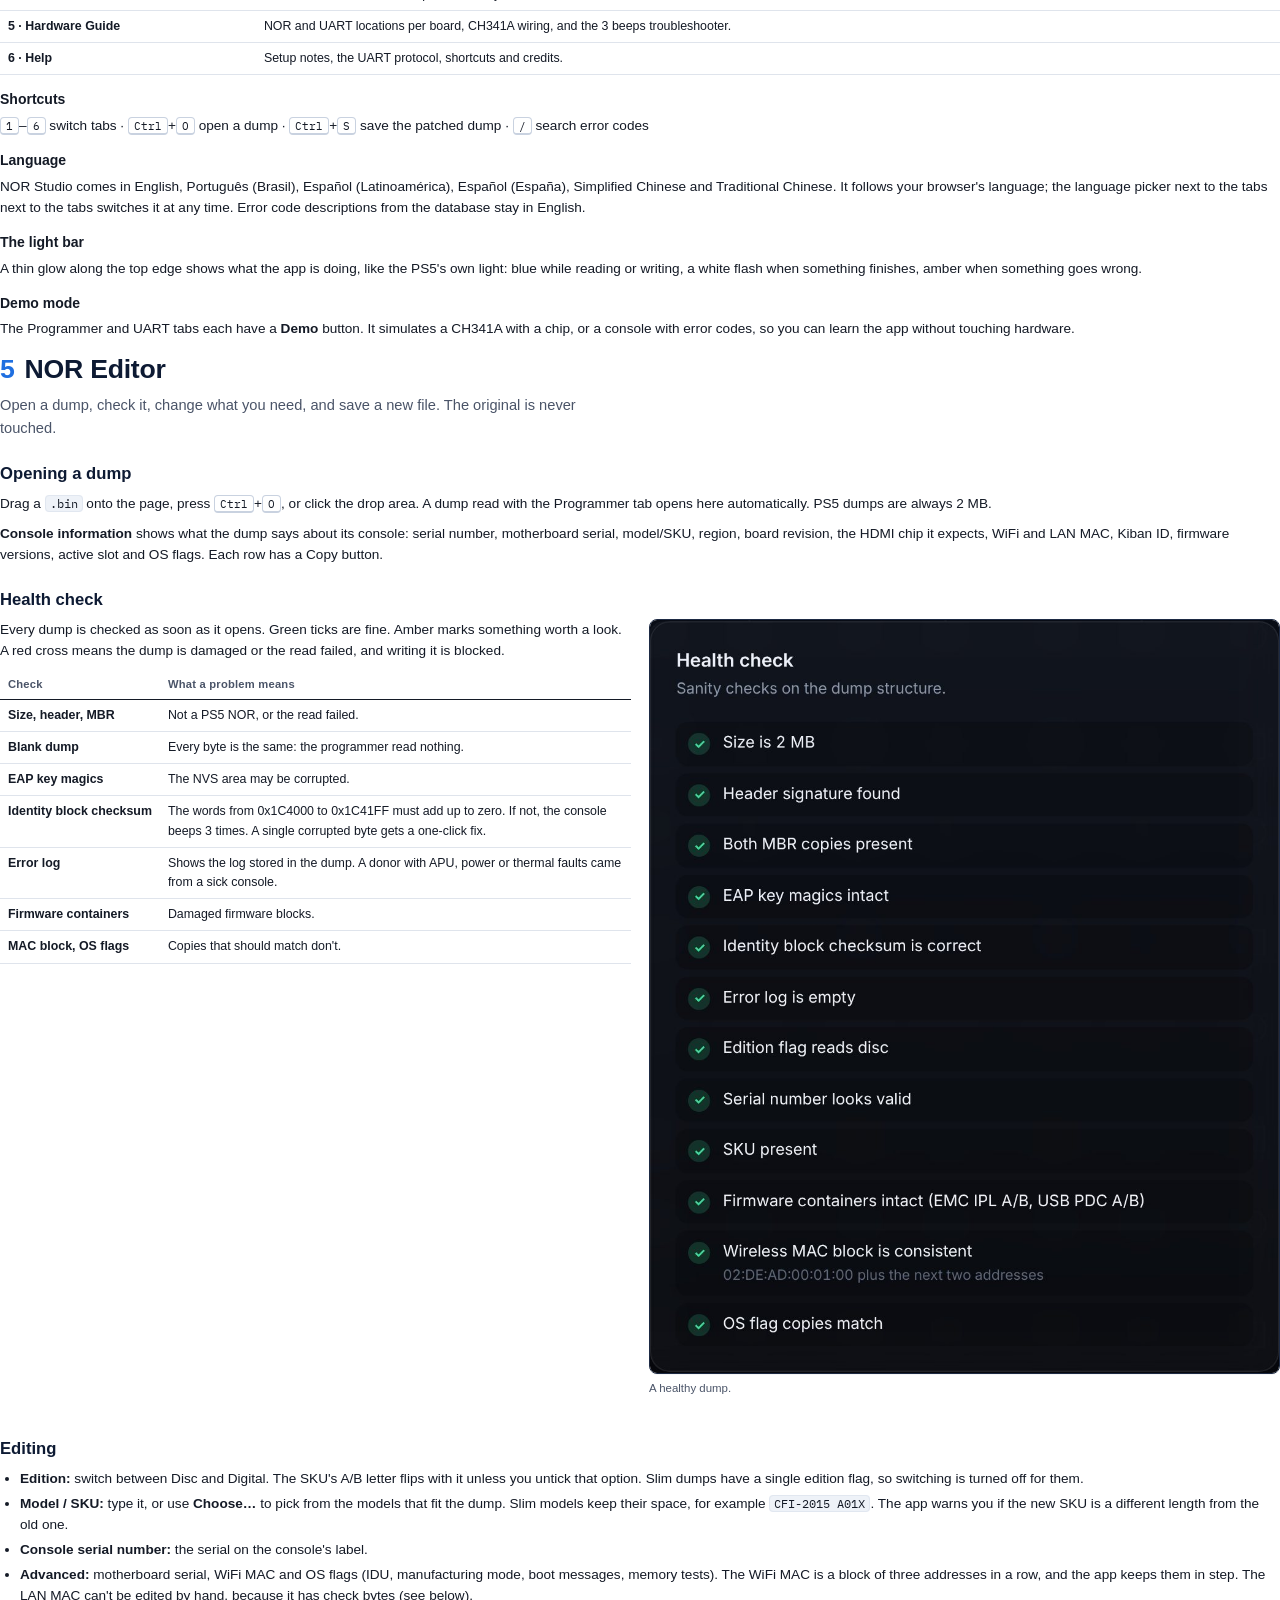
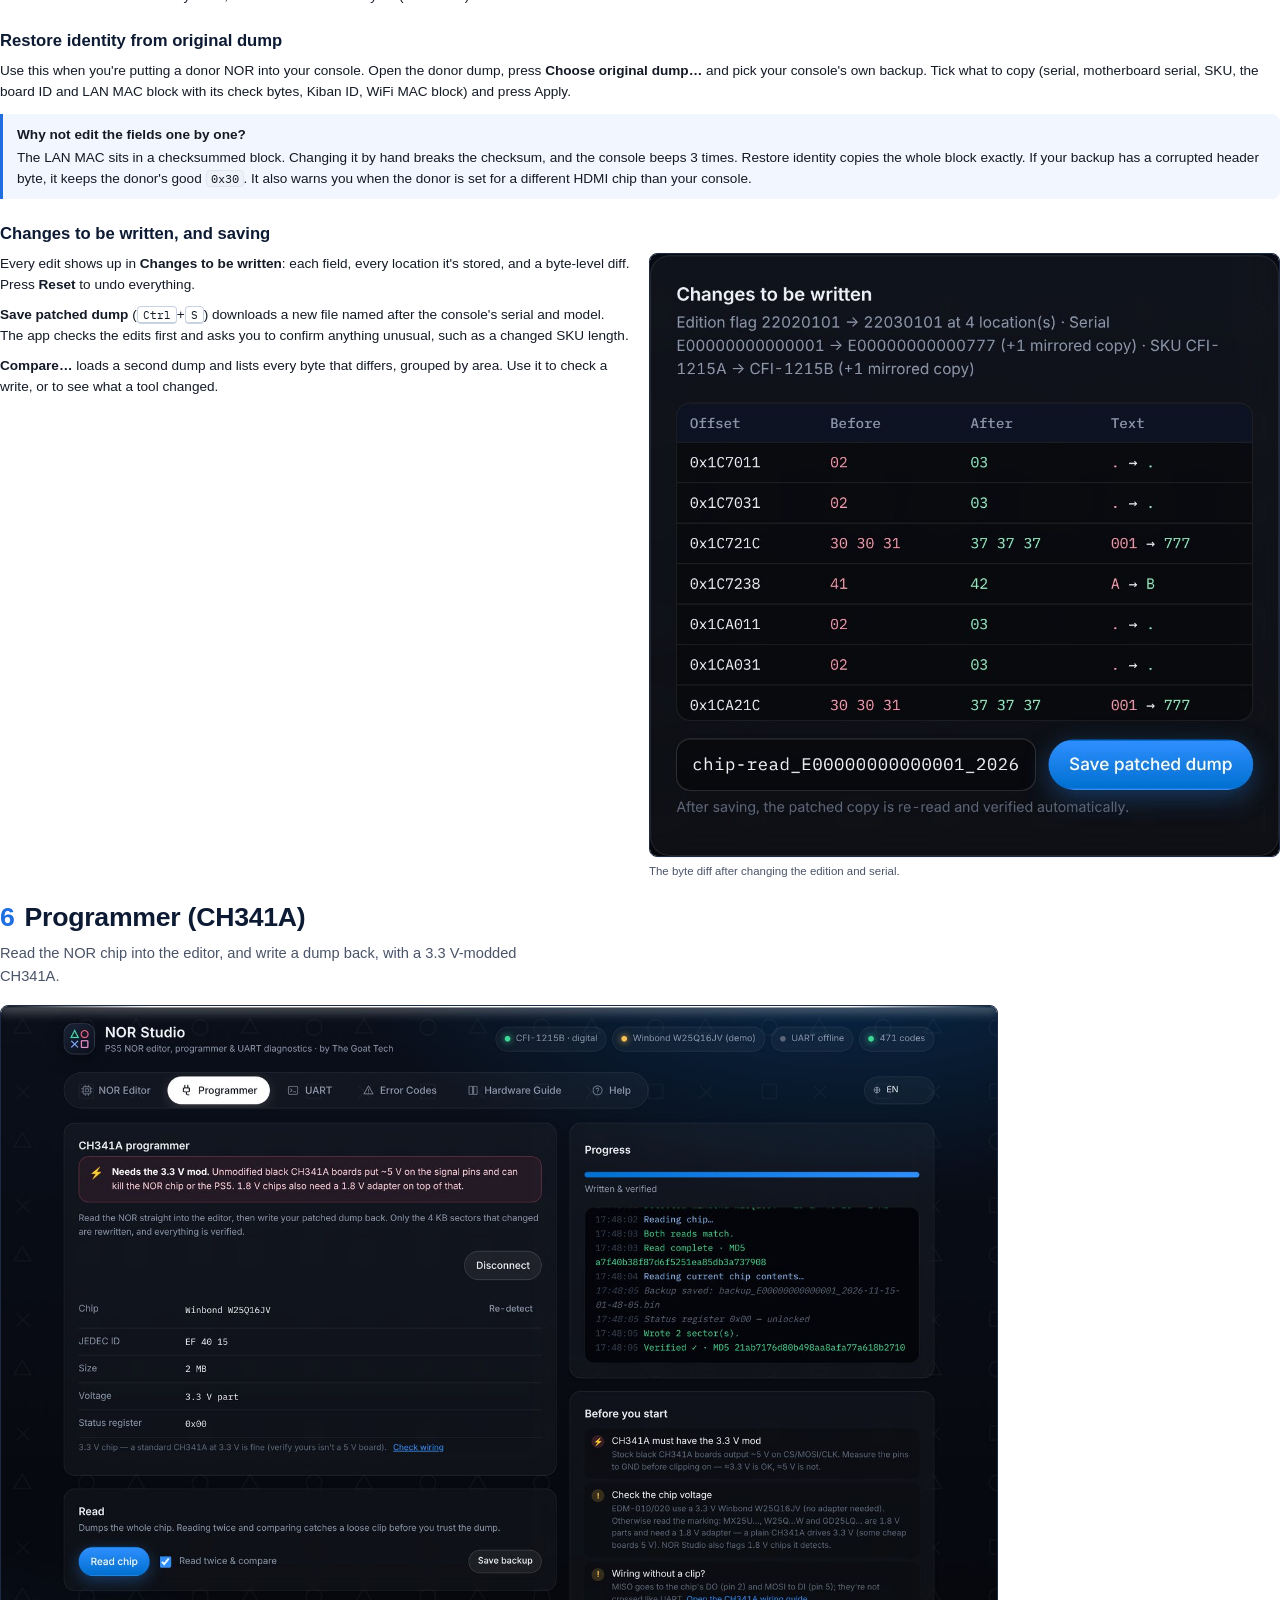
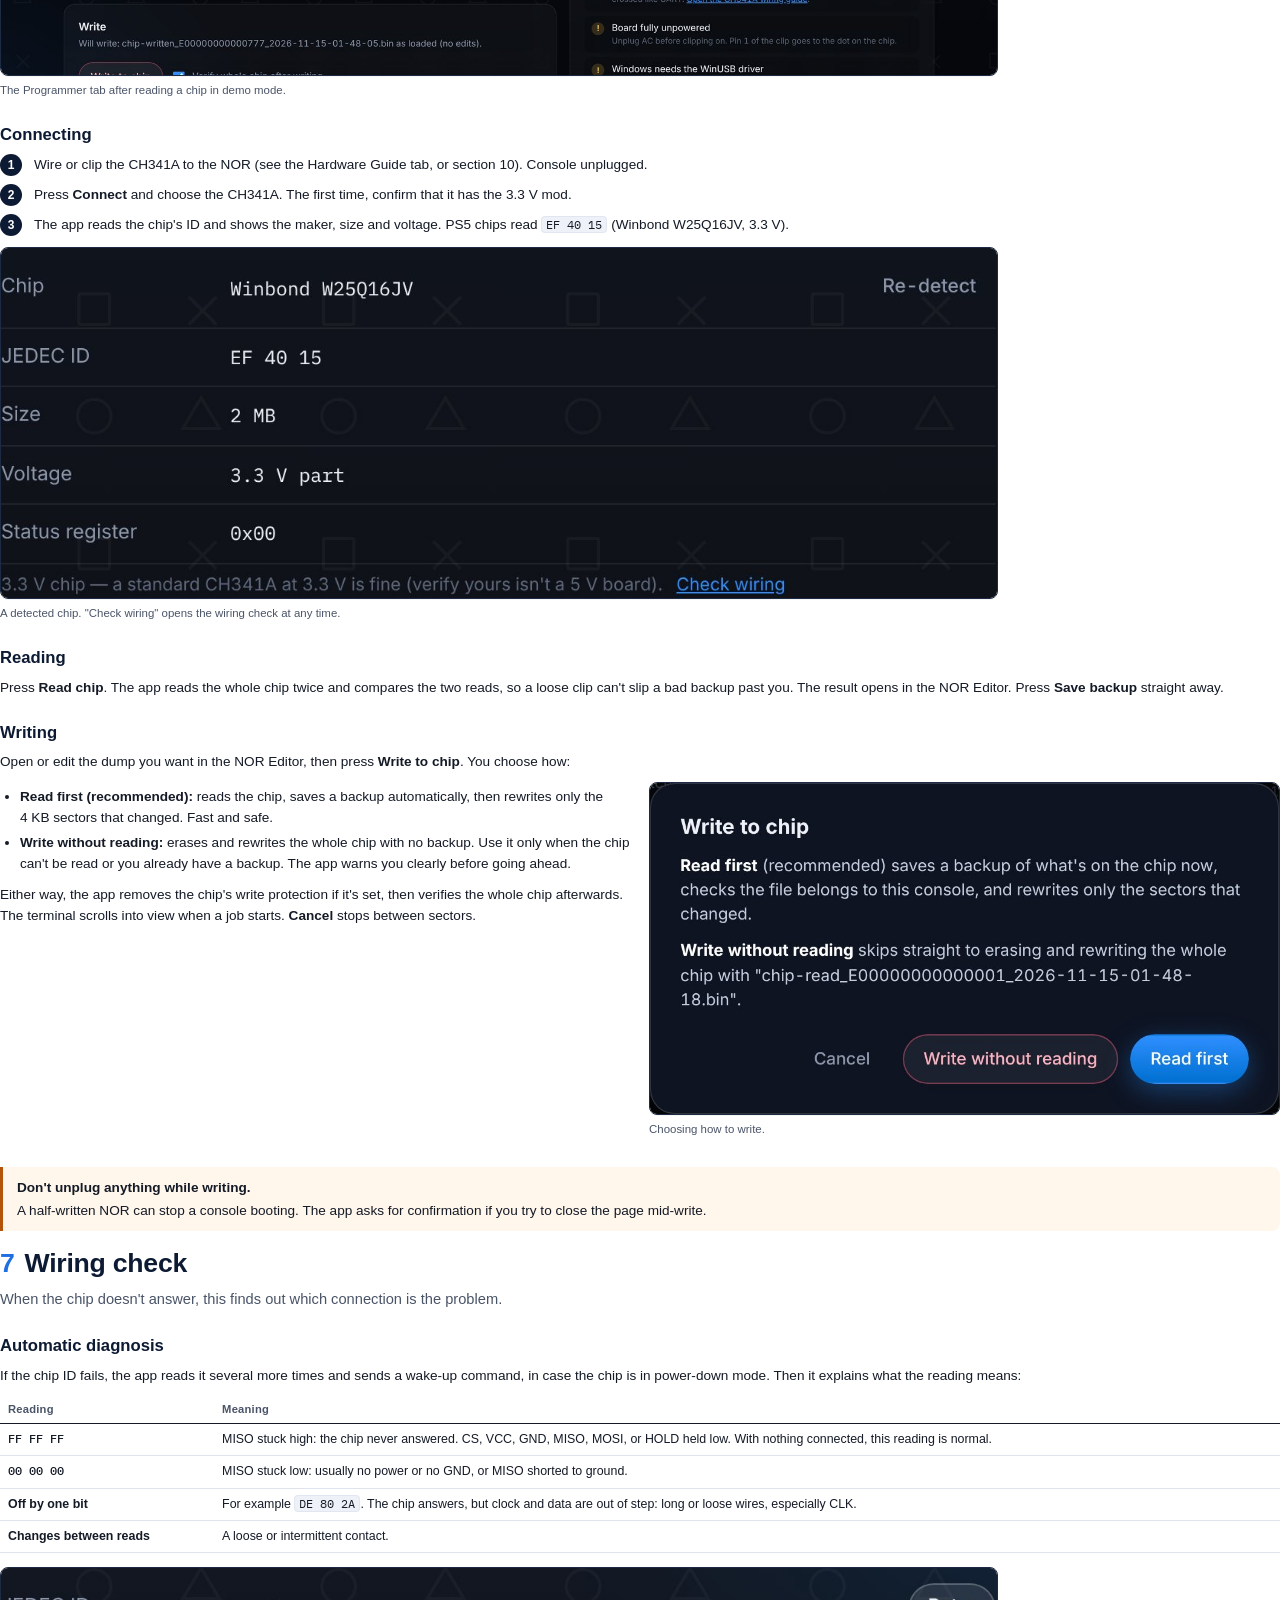
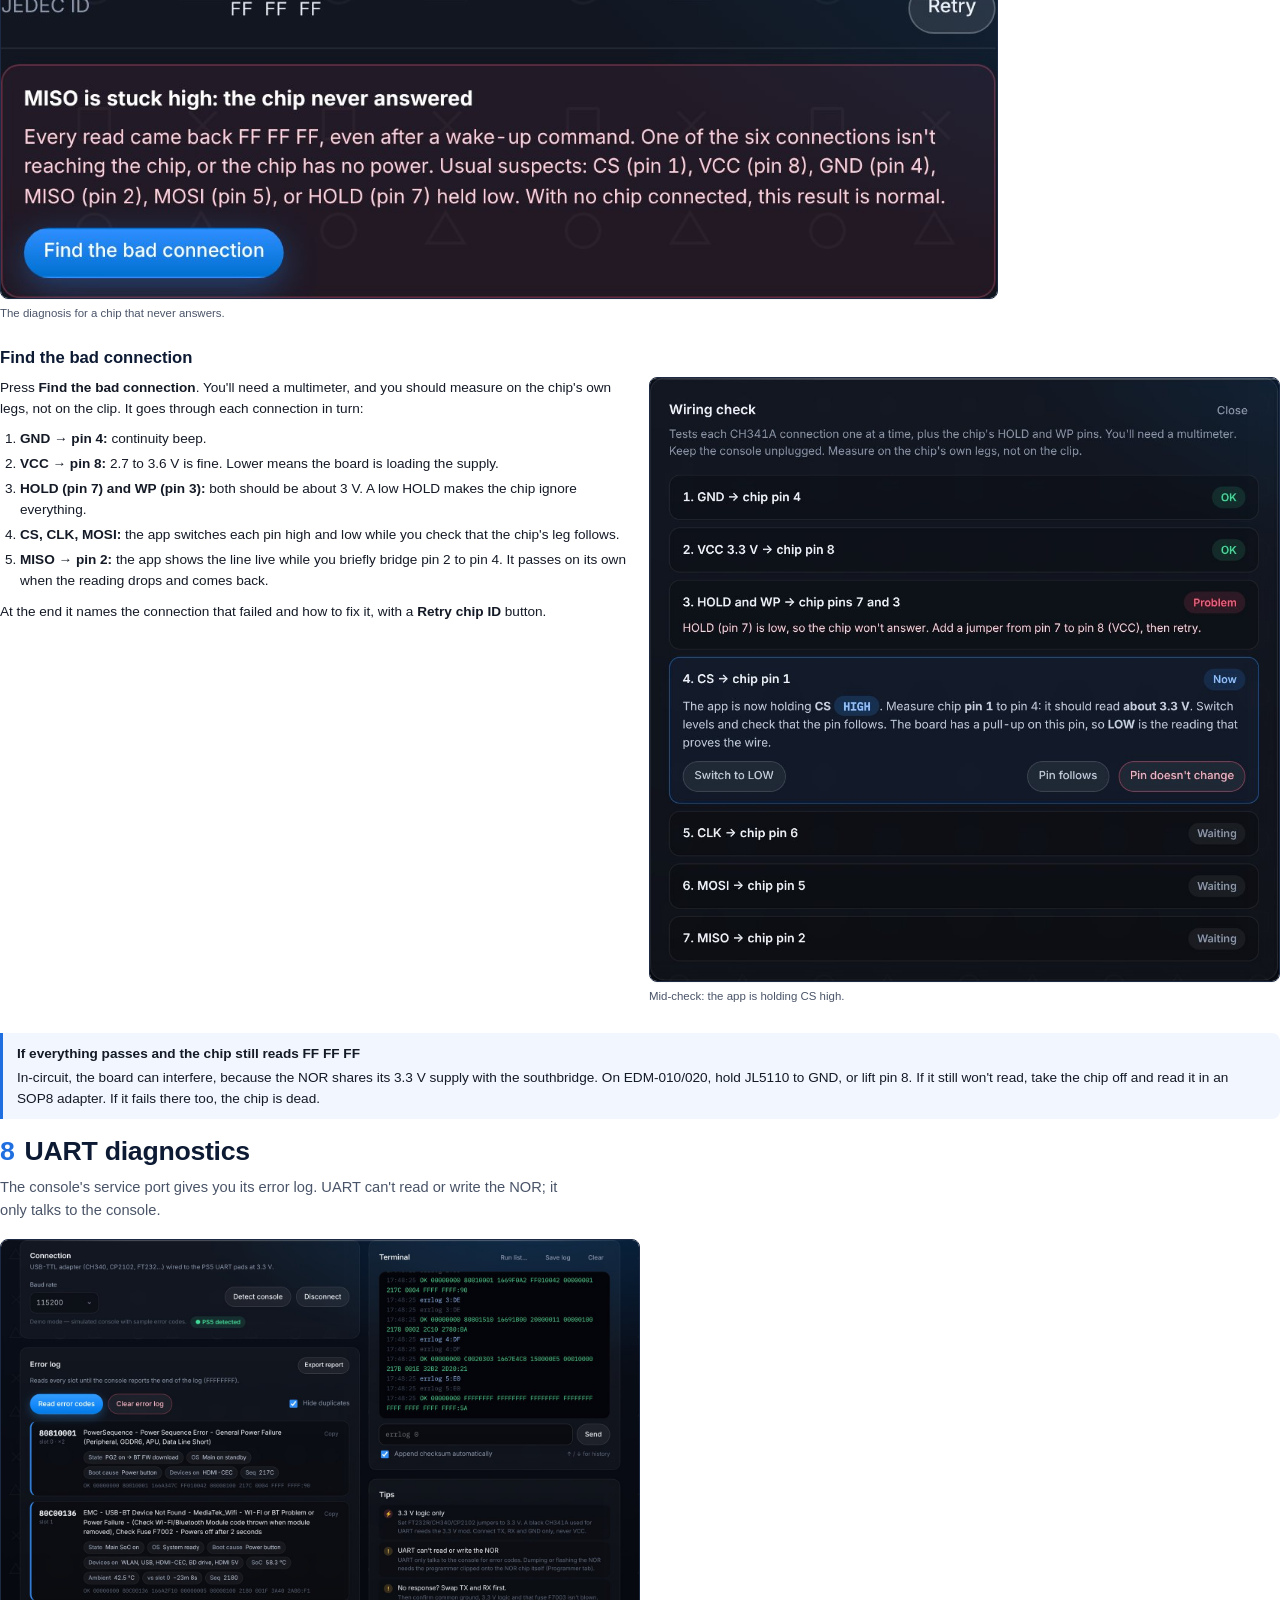
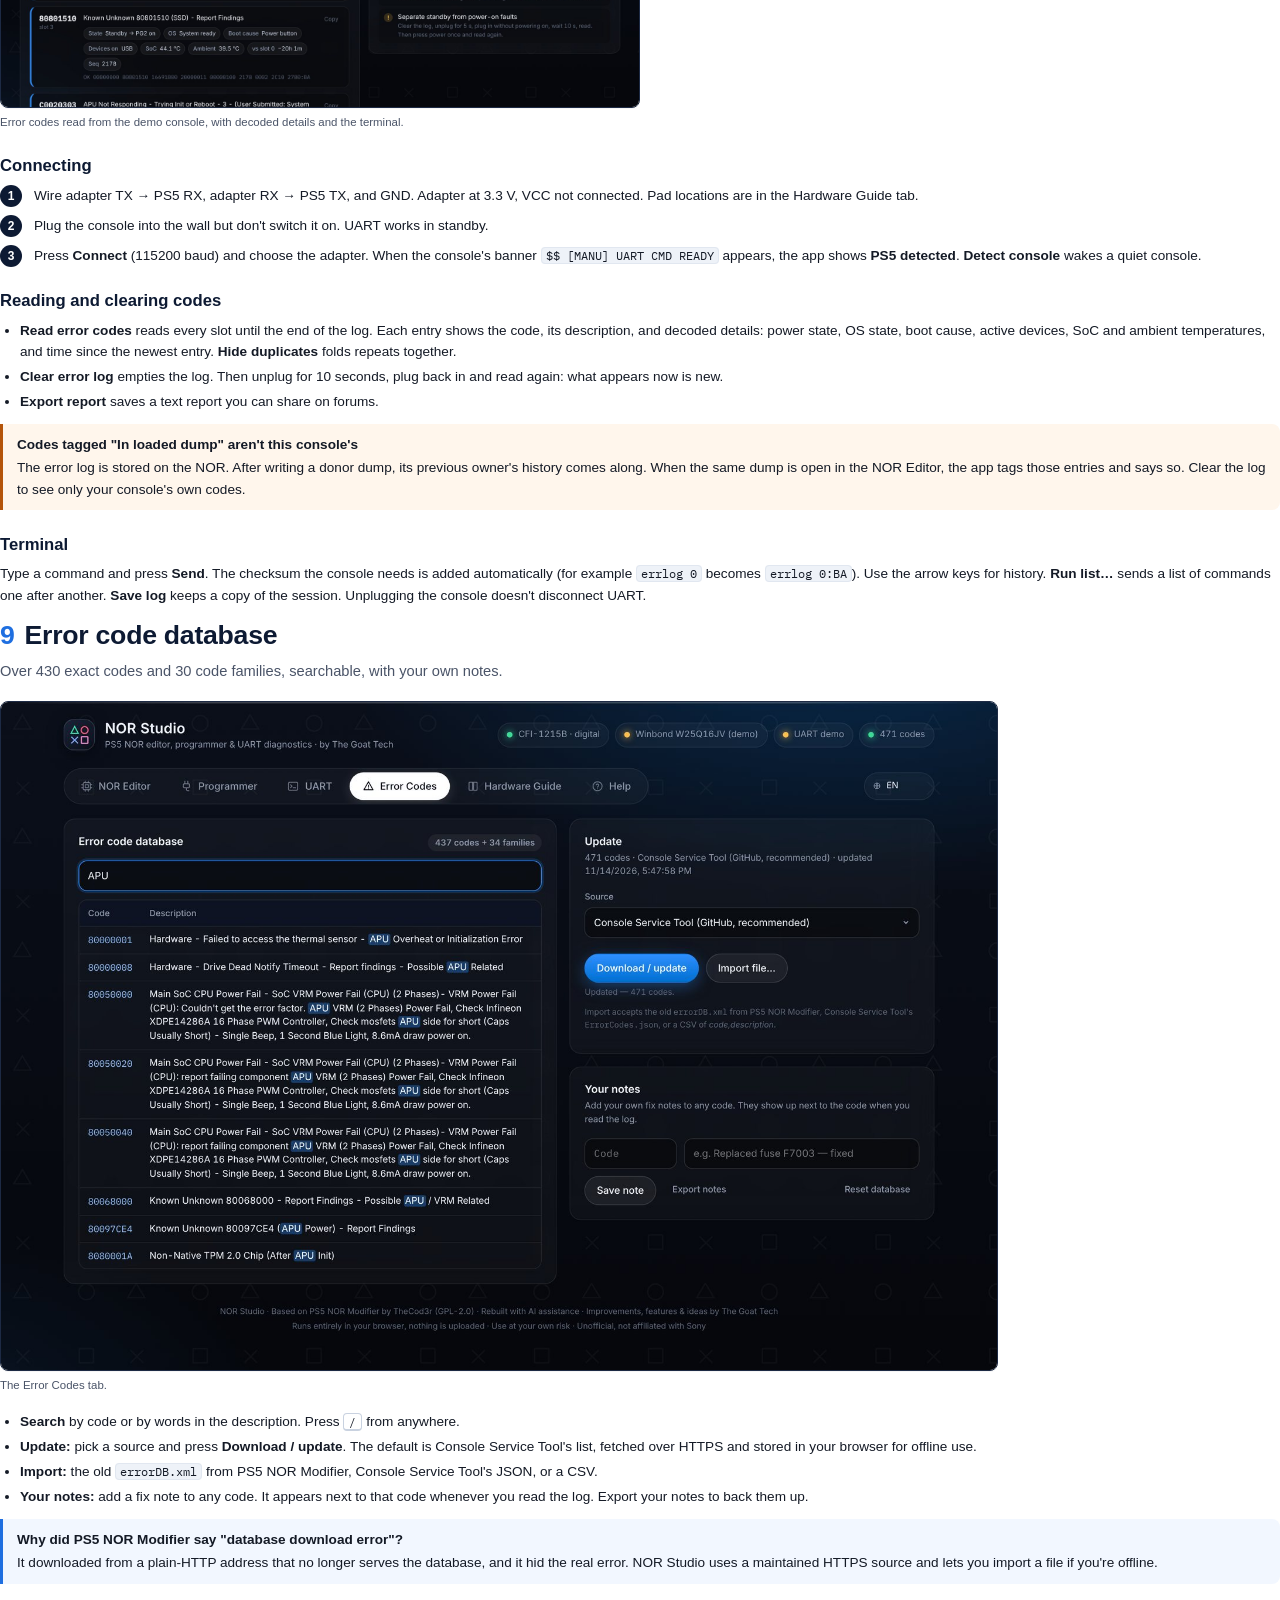
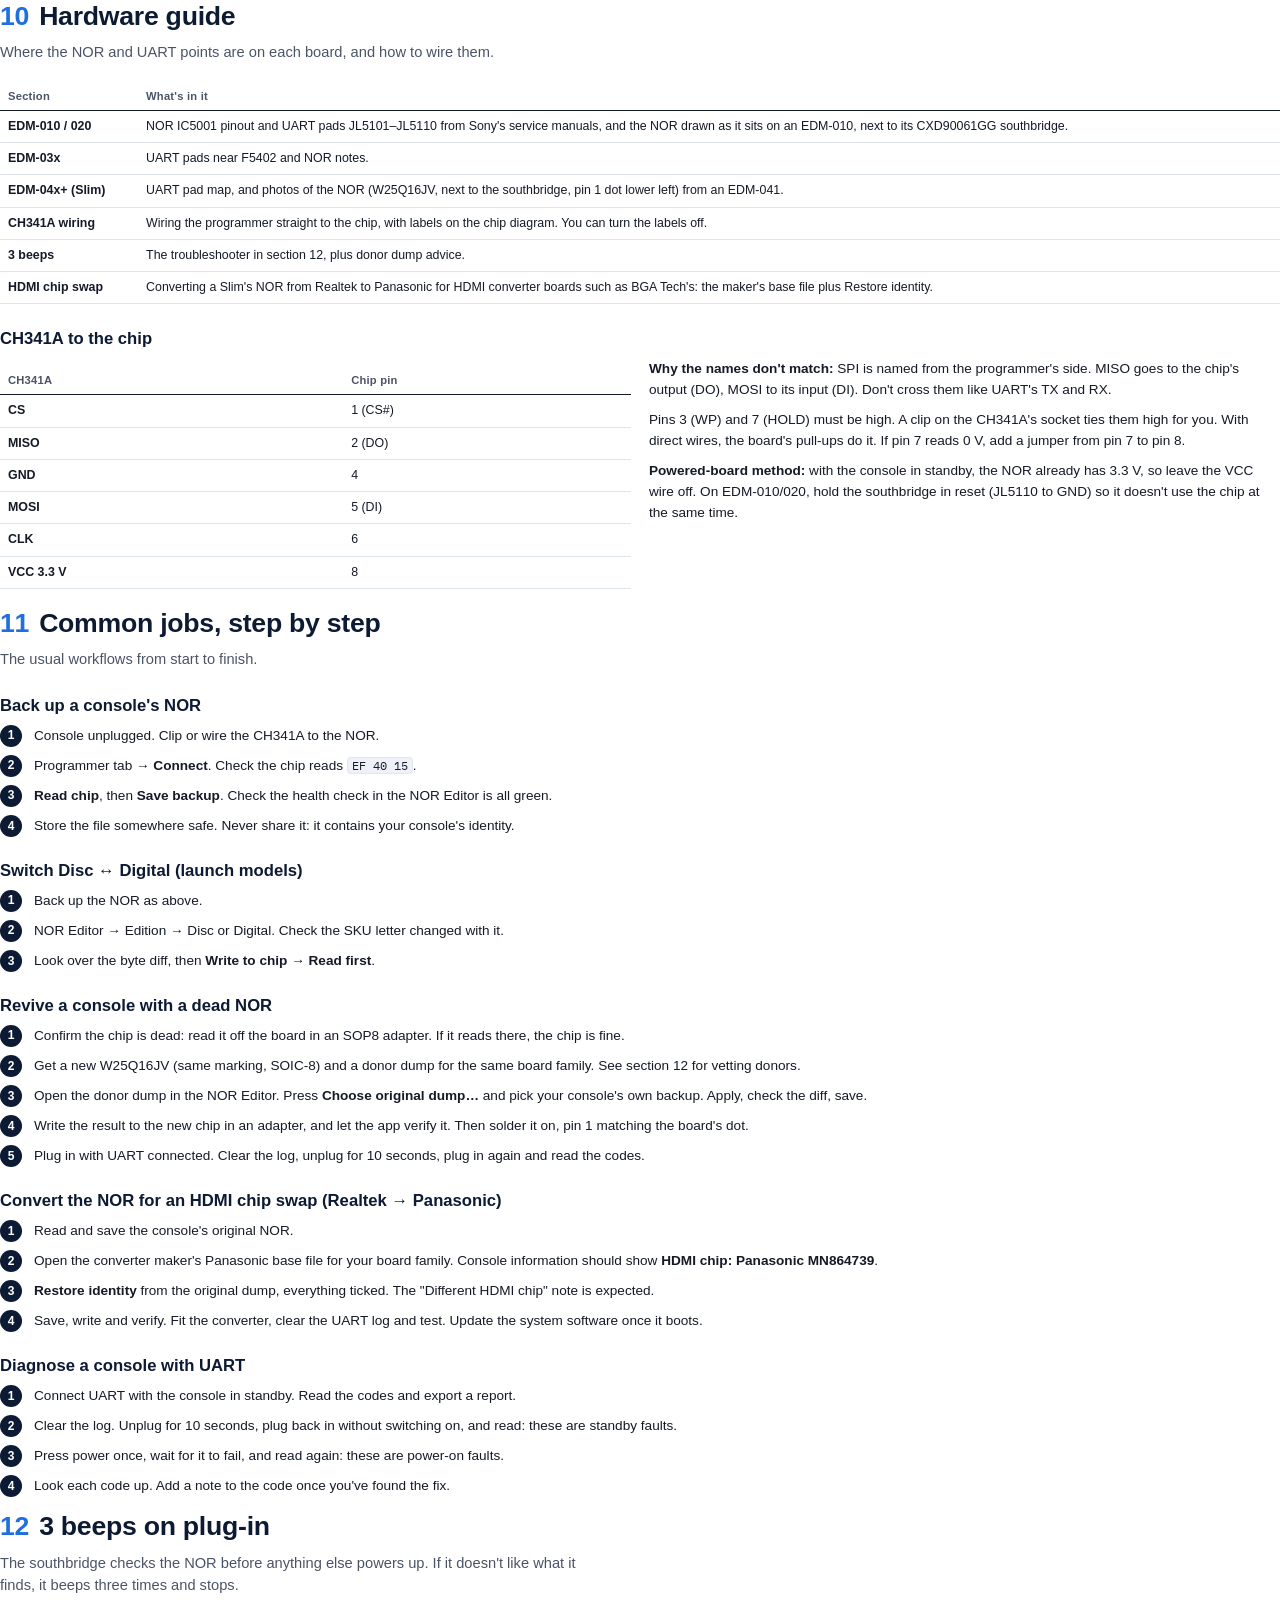
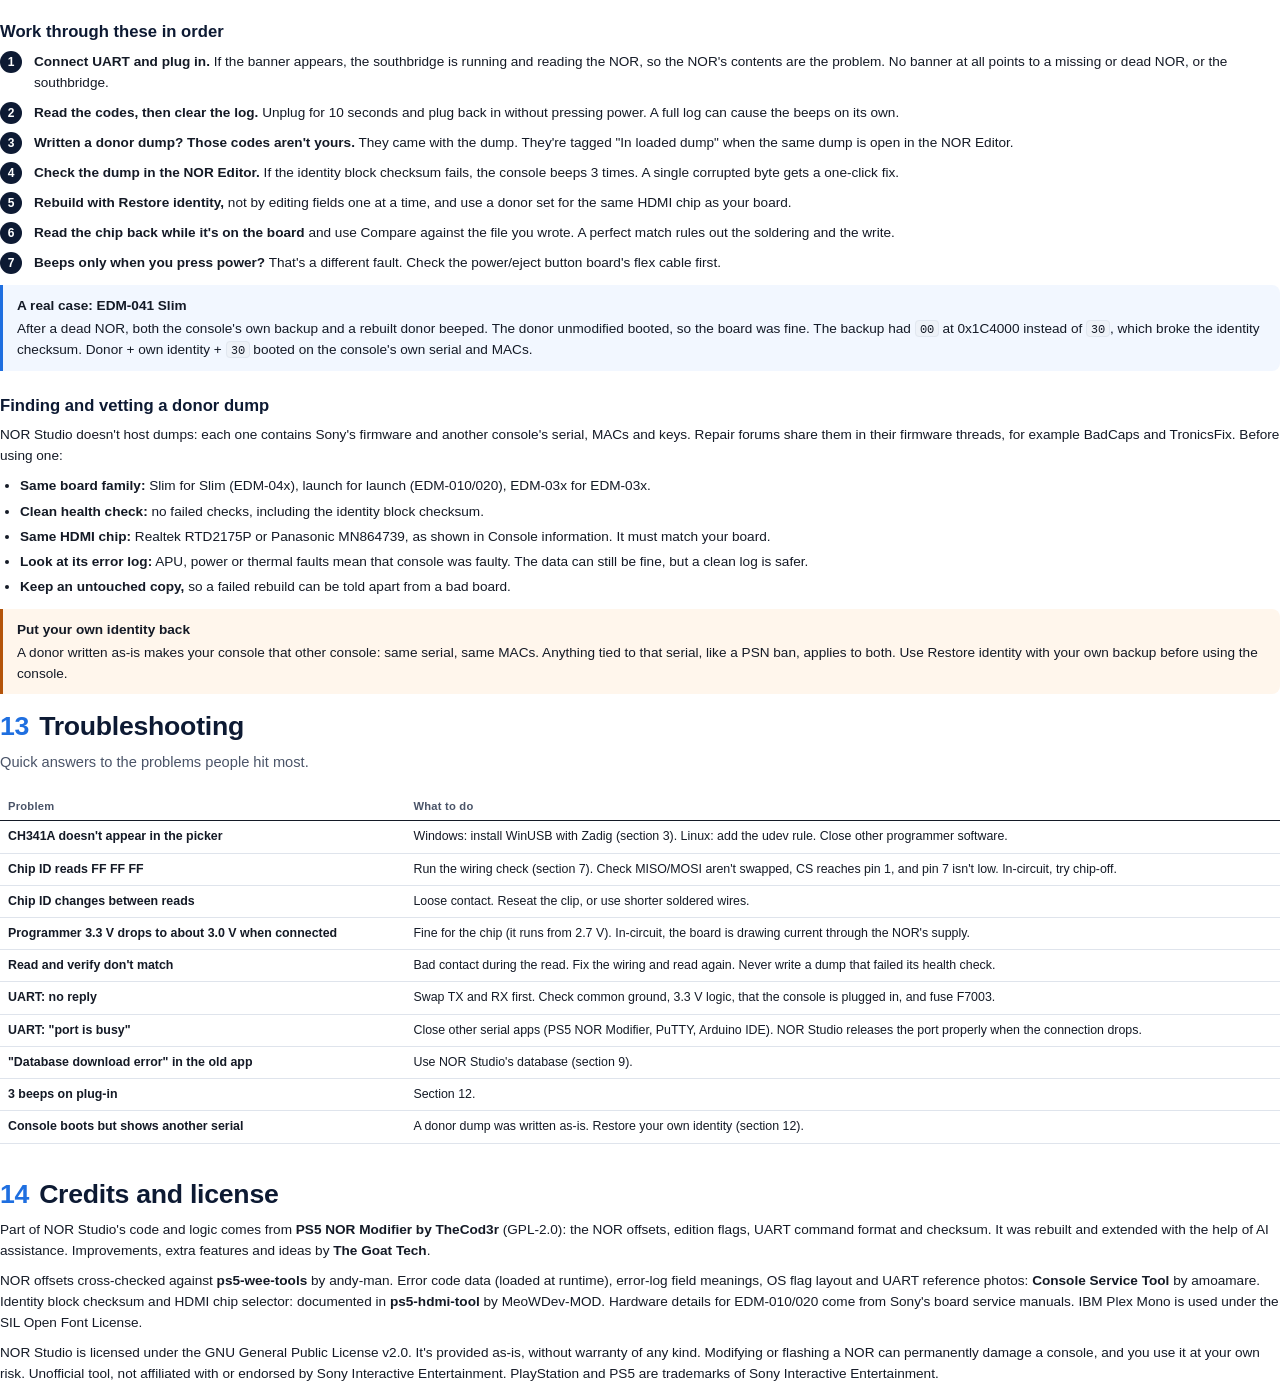
==== commit 200e9492: "i18n release: Portuguese, Spanish (LatAm + Spain), Simplified and Traditional Chinese, phone layout " ====
--- a/docs/manual-src/manual.html
+++ b/docs/manual-src/manual.html
@@ -138,8 +138,8 @@
 
 <section class="ch" id="s4">
   <h2><span class="n">4</span>Finding your way around</h2>
-  <p class="lede">Six tabs across the top, with status pills on the right that show what's loaded and connected.</p>
-  <figure class="mid"><img src="jpg/nor-editor.jpg"><figcaption>The NOR Editor tab with a demo dump loaded. The pills at the top right show the loaded dump, the programmer, UART and the error database.</figcaption></figure>
+  <p class="lede">Six tabs across the top (a bottom bar on phones), with status pills that show what's loaded and connected.</p>
+  <figure class="mid"><img src="jpg/nor-editor.jpg" style="width:56%"><figcaption>The NOR Editor tab with a demo dump loaded. The pills at the top right show the loaded dump, the programmer, UART and the error database.</figcaption></figure>
   <table>
     <tr><th>Tab</th><th>Use it to</th></tr>
     <tr><td>1 · NOR Editor</td><td>Open, inspect, check and edit a dump. Save a patched copy.</td></tr>
@@ -151,6 +151,8 @@
   </table>
   <h4>Shortcuts</h4>
   <p><kbd>1</kbd>–<kbd>6</kbd> switch tabs · <kbd>Ctrl</kbd>+<kbd>O</kbd> open a dump · <kbd>Ctrl</kbd>+<kbd>S</kbd> save the patched dump · <kbd>/</kbd> search error codes</p>
+  <h4>Language</h4>
+  <p>NOR Studio comes in English, Português (Brasil), Español (Latinoamérica), Español (España), Simplified Chinese and Traditional Chinese. It follows your browser's language; the language picker next to the tabs next to the tabs switches it at any time. Error code descriptions from the database stay in English.</p>
   <h4>The light bar</h4>
   <p>A thin glow along the top edge shows what the app is doing, like the PS5's own light: blue while reading or writing, a white flash when something finishes, amber when something goes wrong.</p>
   <h4>Demo mode</h4>
@@ -272,7 +274,7 @@
 <section class="ch" id="s8">
   <h2><span class="n">8</span>UART diagnostics</h2>
   <p class="lede">The console's service port gives you its error log. UART can't read or write the NOR; it only talks to the console.</p>
-  <figure class="mid"><img src="jpg/uart-tab.jpg"><figcaption>Error codes read from the demo console, with decoded details and the terminal.</figcaption></figure>
+  <figure class="mid"><img src="jpg/uart-tab.jpg" style="width:50%"><figcaption>Error codes read from the demo console, with decoded details and the terminal.</figcaption></figure>
   <h3>Connecting</h3>
   <ol class="steps">
     <li>Wire adapter TX → PS5 RX, adapter RX → PS5 TX, and GND. Adapter at 3.3&nbsp;V, VCC not connected. Pad locations are in the Hardware Guide tab.</li>
@@ -287,8 +289,7 @@
   </ul>
   <div class="note warn"><b>Codes tagged "In loaded dump" aren't this console's</b>The error log is stored on the NOR. After writing a donor dump, its previous owner's history comes along. When the same dump is open in the NOR Editor, the app tags those entries and says so. Clear the log to see only your console's own codes.</div>
   <h3>Terminal</h3>
-  <p>Type a command and press <b>Send</b>. The checksum the console needs is added automatically (for example <code>errlog 0</code> becomes <code>errlog 0:BA</code>). Use the arrow keys for history. <b>Run list…</b> sends a list of commands one after another. <b>Save log</b> keeps a copy of the session.</p>
-  <p>Unplugging the console doesn't disconnect UART: the terminal notes the interruption and keeps listening, so the banner appears again when you plug back in.</p>
+  <p>Type a command and press <b>Send</b>. The checksum the console needs is added automatically (for example <code>errlog 0</code> becomes <code>errlog 0:BA</code>). Use the arrow keys for history. <b>Run list…</b> sends a list of commands one after another. <b>Save log</b> keeps a copy of the session. Unplugging the console doesn't disconnect UART.</p>
 </section>
 
 <section class="ch" id="s9">
@@ -312,6 +313,7 @@
     <tr><td>EDM-04x+ (Slim)</td><td>UART pad map, and photos of the NOR (W25Q16JV, next to the southbridge, pin 1 dot lower left) from an EDM-041.</td></tr>
     <tr><td>CH341A wiring</td><td>Wiring the programmer straight to the chip, with labels on the chip diagram. You can turn the labels off.</td></tr>
     <tr><td>3 beeps</td><td>The troubleshooter in section 12, plus donor dump advice.</td></tr>
+    <tr><td>HDMI chip swap</td><td>Converting a Slim's NOR from Realtek to Panasonic for HDMI converter boards such as BGA Tech's: the maker's base file plus Restore identity.</td></tr>
   </table>
   <h3>CH341A to the chip</h3>
   <div class="cols keep">
@@ -360,6 +362,14 @@
     <li>Plug in with UART connected. Clear the log, unplug for 10 seconds, plug in again and read the codes.</li>
   </ol>
 
+  <h3>Convert the NOR for an HDMI chip swap (Realtek → Panasonic)</h3>
+  <ol class="steps">
+    <li>Read and save the console's original NOR.</li>
+    <li>Open the converter maker's Panasonic base file for your board family. Console information should show <b>HDMI chip: Panasonic MN864739</b>.</li>
+    <li><b>Restore identity</b> from the original dump, everything ticked. The "Different HDMI chip" note is expected.</li>
+    <li>Save, write and verify. Fit the converter, clear the UART log and test. Update the system software once it boots.</li>
+  </ol>
+
   <h3>Diagnose a console with UART</h3>
   <ol class="steps">
     <li>Connect UART with the console in standby. Read the codes and export a report.</li>
@@ -382,7 +392,7 @@
     <li><b>Read the chip back while it's on the board</b> and use Compare against the file you wrote. A perfect match rules out the soldering and the write.</li>
     <li><b>Beeps only when you press power?</b> That's a different fault. Check the power/eject button board's flex cable first.</li>
   </ol>
-  <div class="note"><b>A real case: EDM-041 Slim</b>The NOR chip died. A new chip with the console's own backup still beeped, and so did a donor dump with the console's identity copied in. Writing the donor unmodified booted, which proved the board was fine. Every UART code had come with the donor dump. The console's own backup had <code>00</code> at 0x1C4000 instead of <code>30</code>, corrupted by the dying chip, which broke the identity block checksum. Donor dump + own identity + <code>30</code> booted on the console's own serial and MACs.</div>
+  <div class="note"><b>A real case: EDM-041 Slim</b>After a dead NOR, both the console's own backup and a rebuilt donor beeped. The donor unmodified booted, so the board was fine. The backup had <code>00</code> at 0x1C4000 instead of <code>30</code>, which broke the identity checksum. Donor + own identity + <code>30</code> booted on the console's own serial and MACs.</div>
 
   <h3>Finding and vetting a donor dump</h3>
   <p>NOR Studio doesn't host dumps: each one contains Sony's firmware and another console's serial, MACs and keys. Repair forums share them in their firmware threads, for example BadCaps and TronicsFix. Before using one:</p>
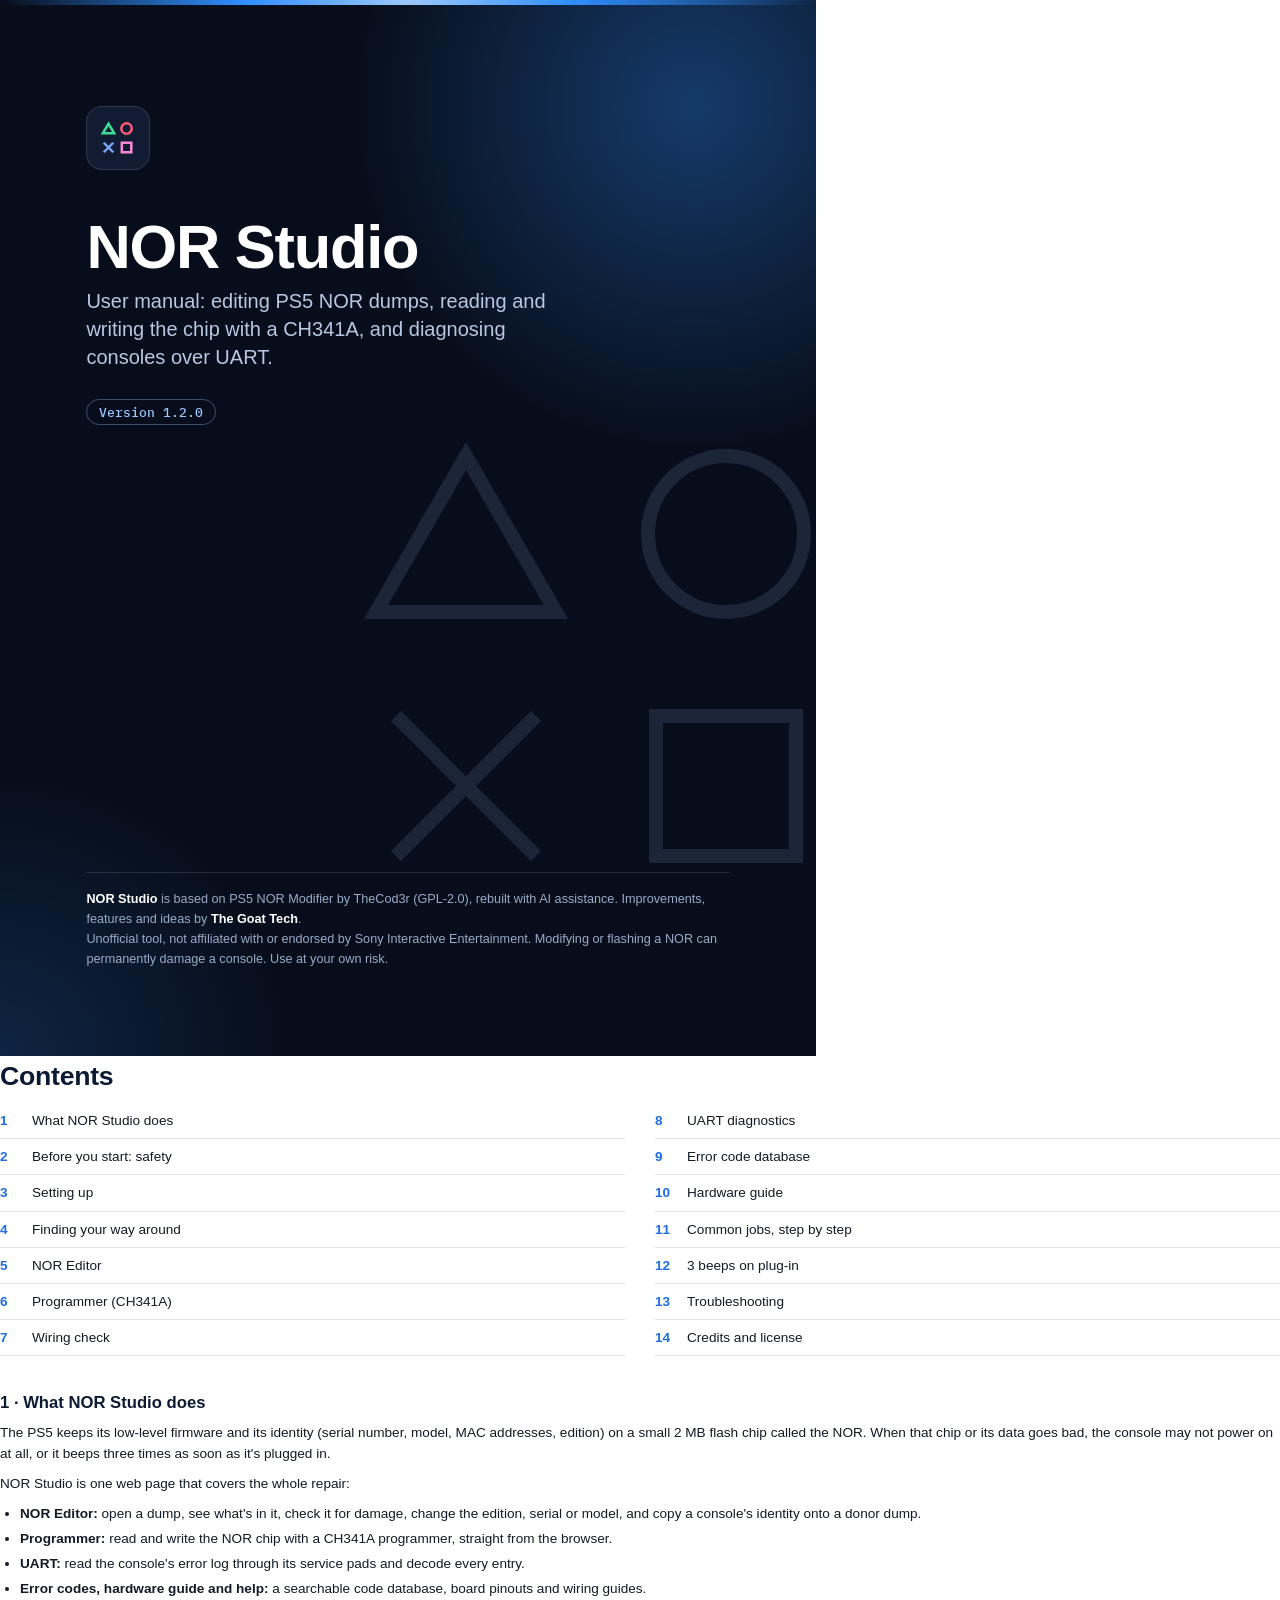
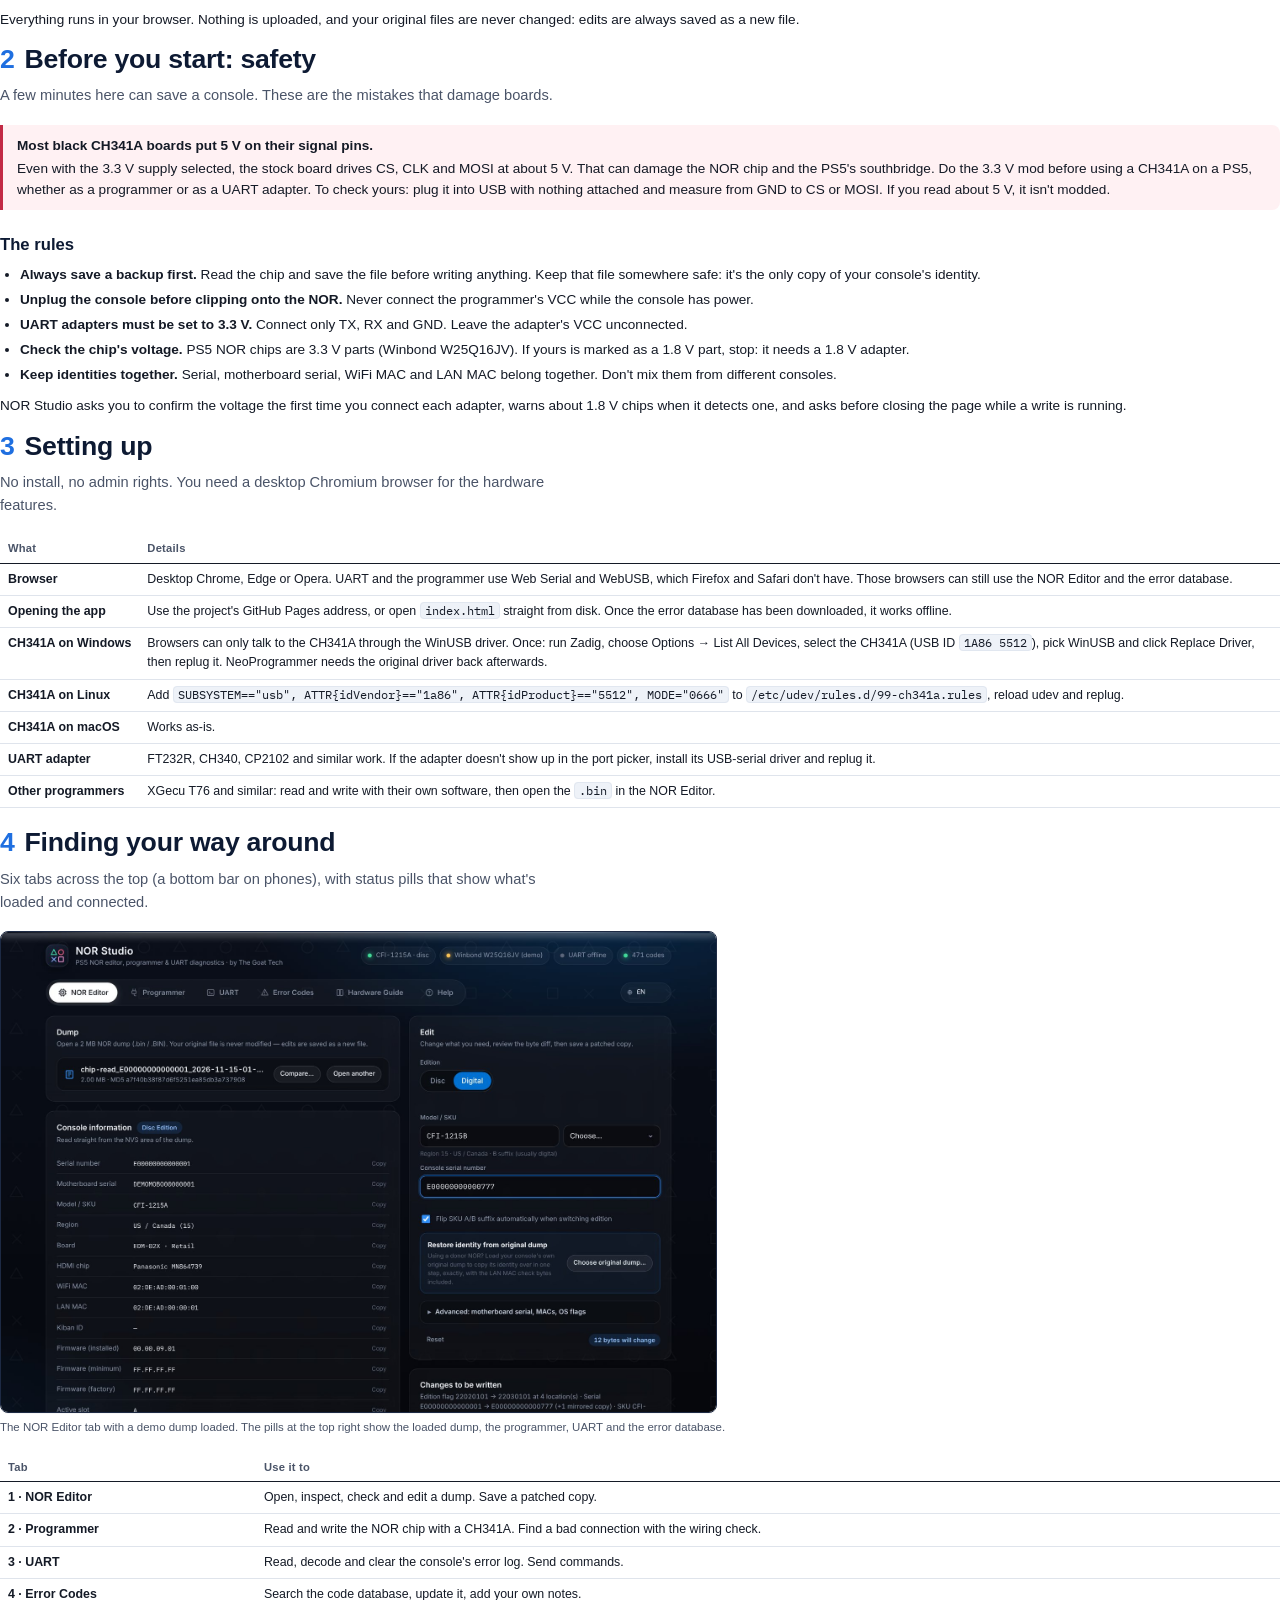
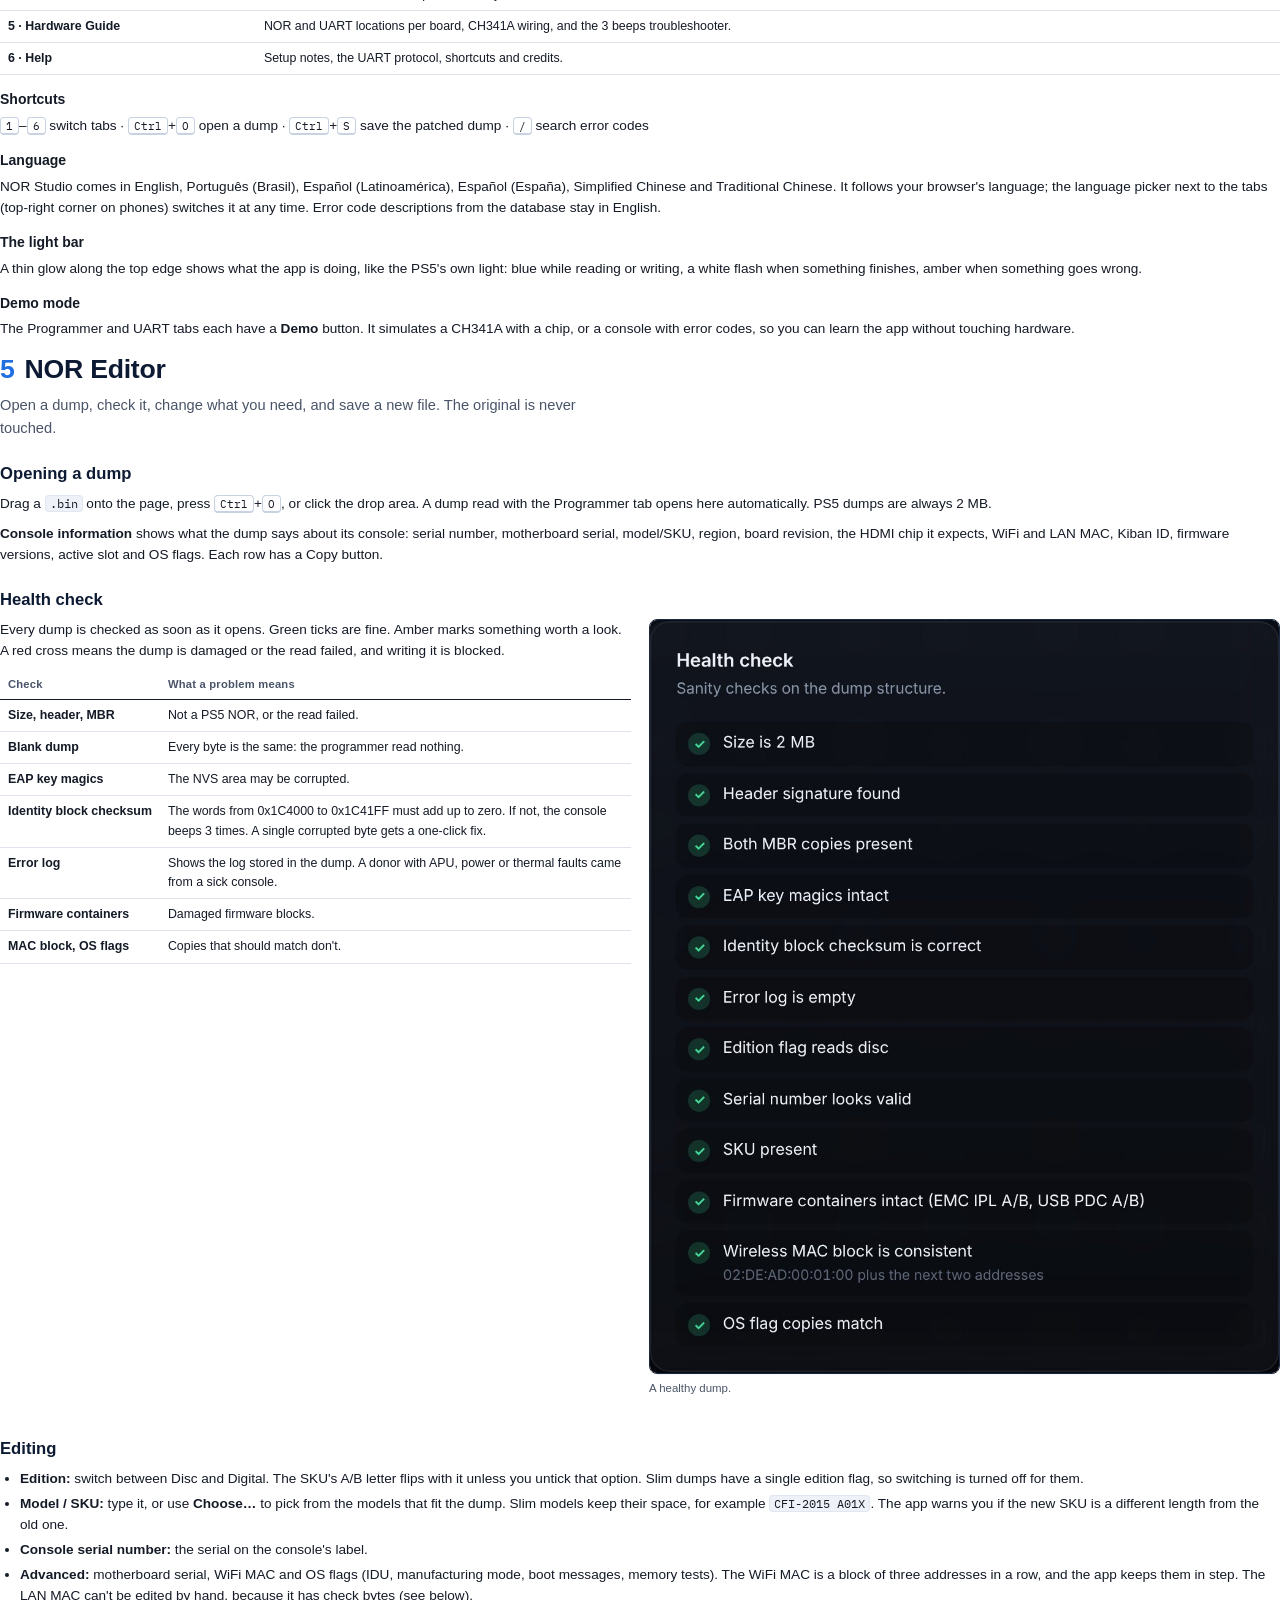
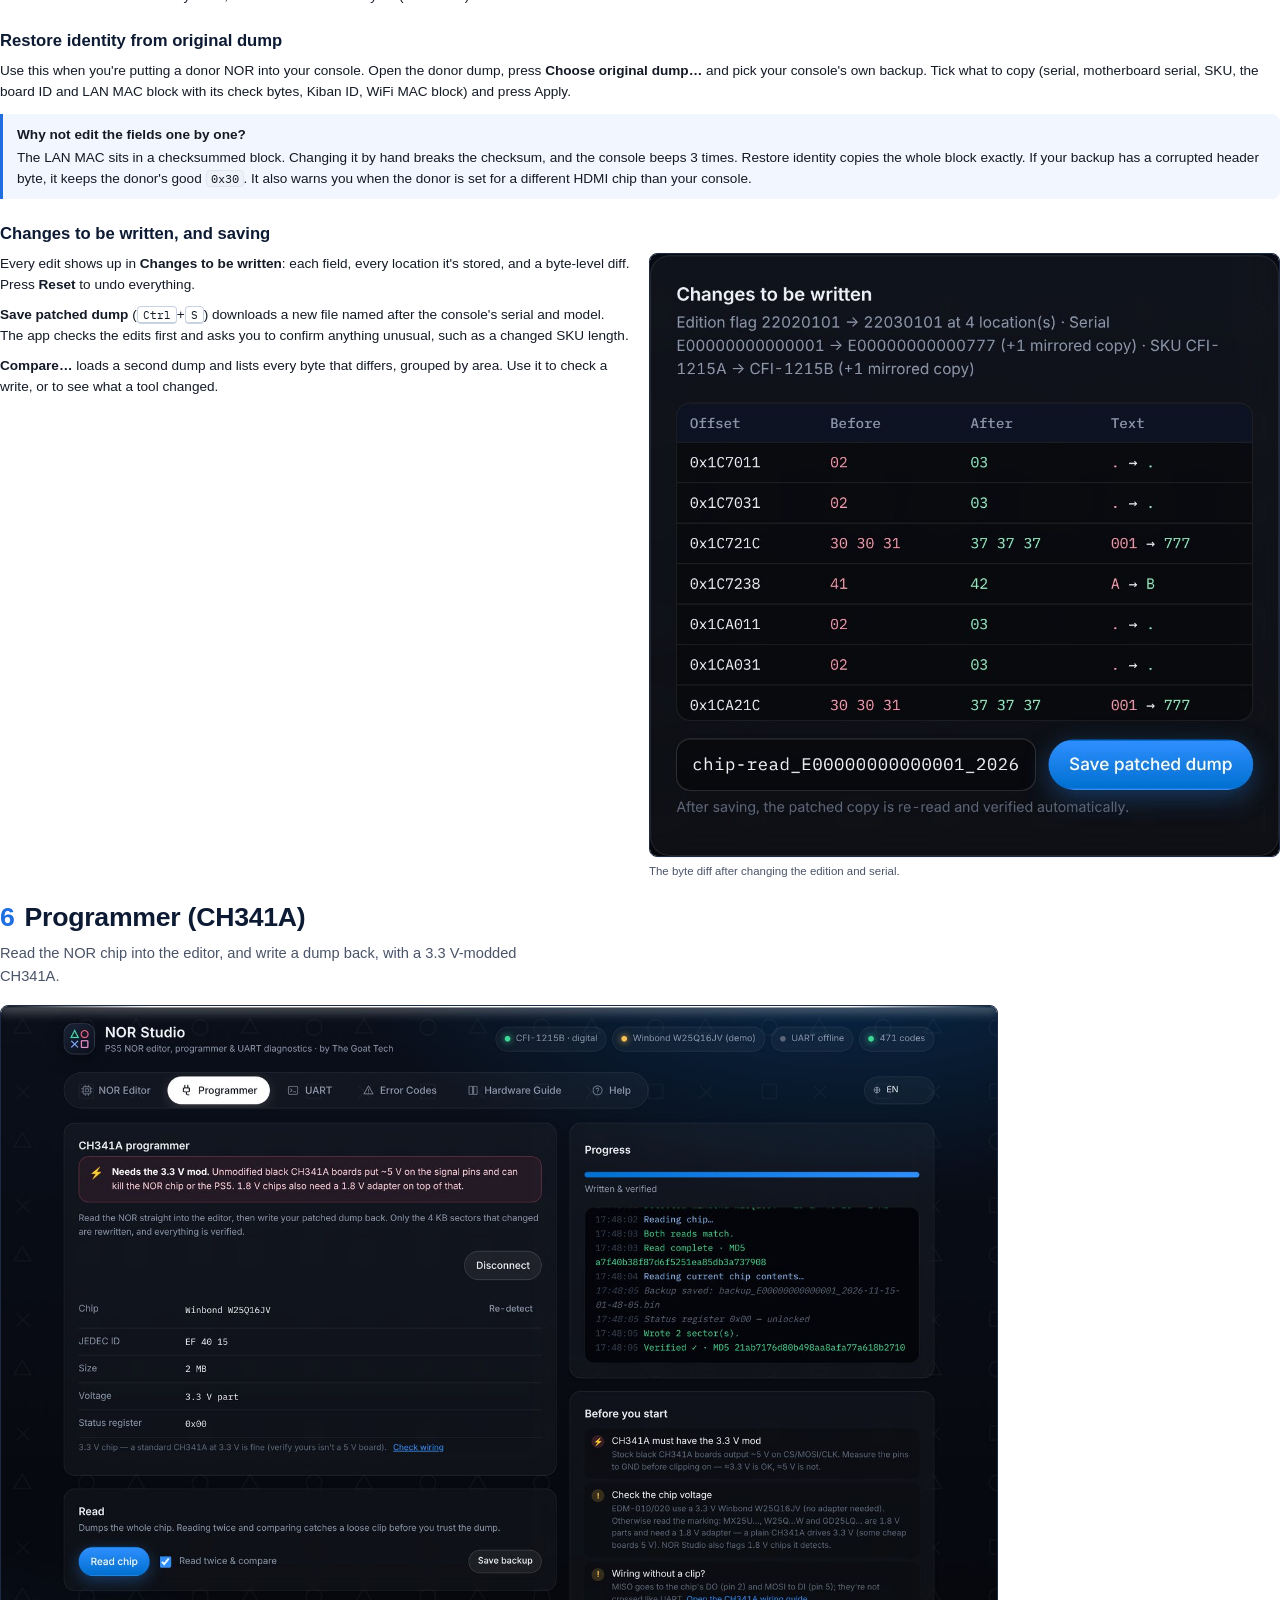
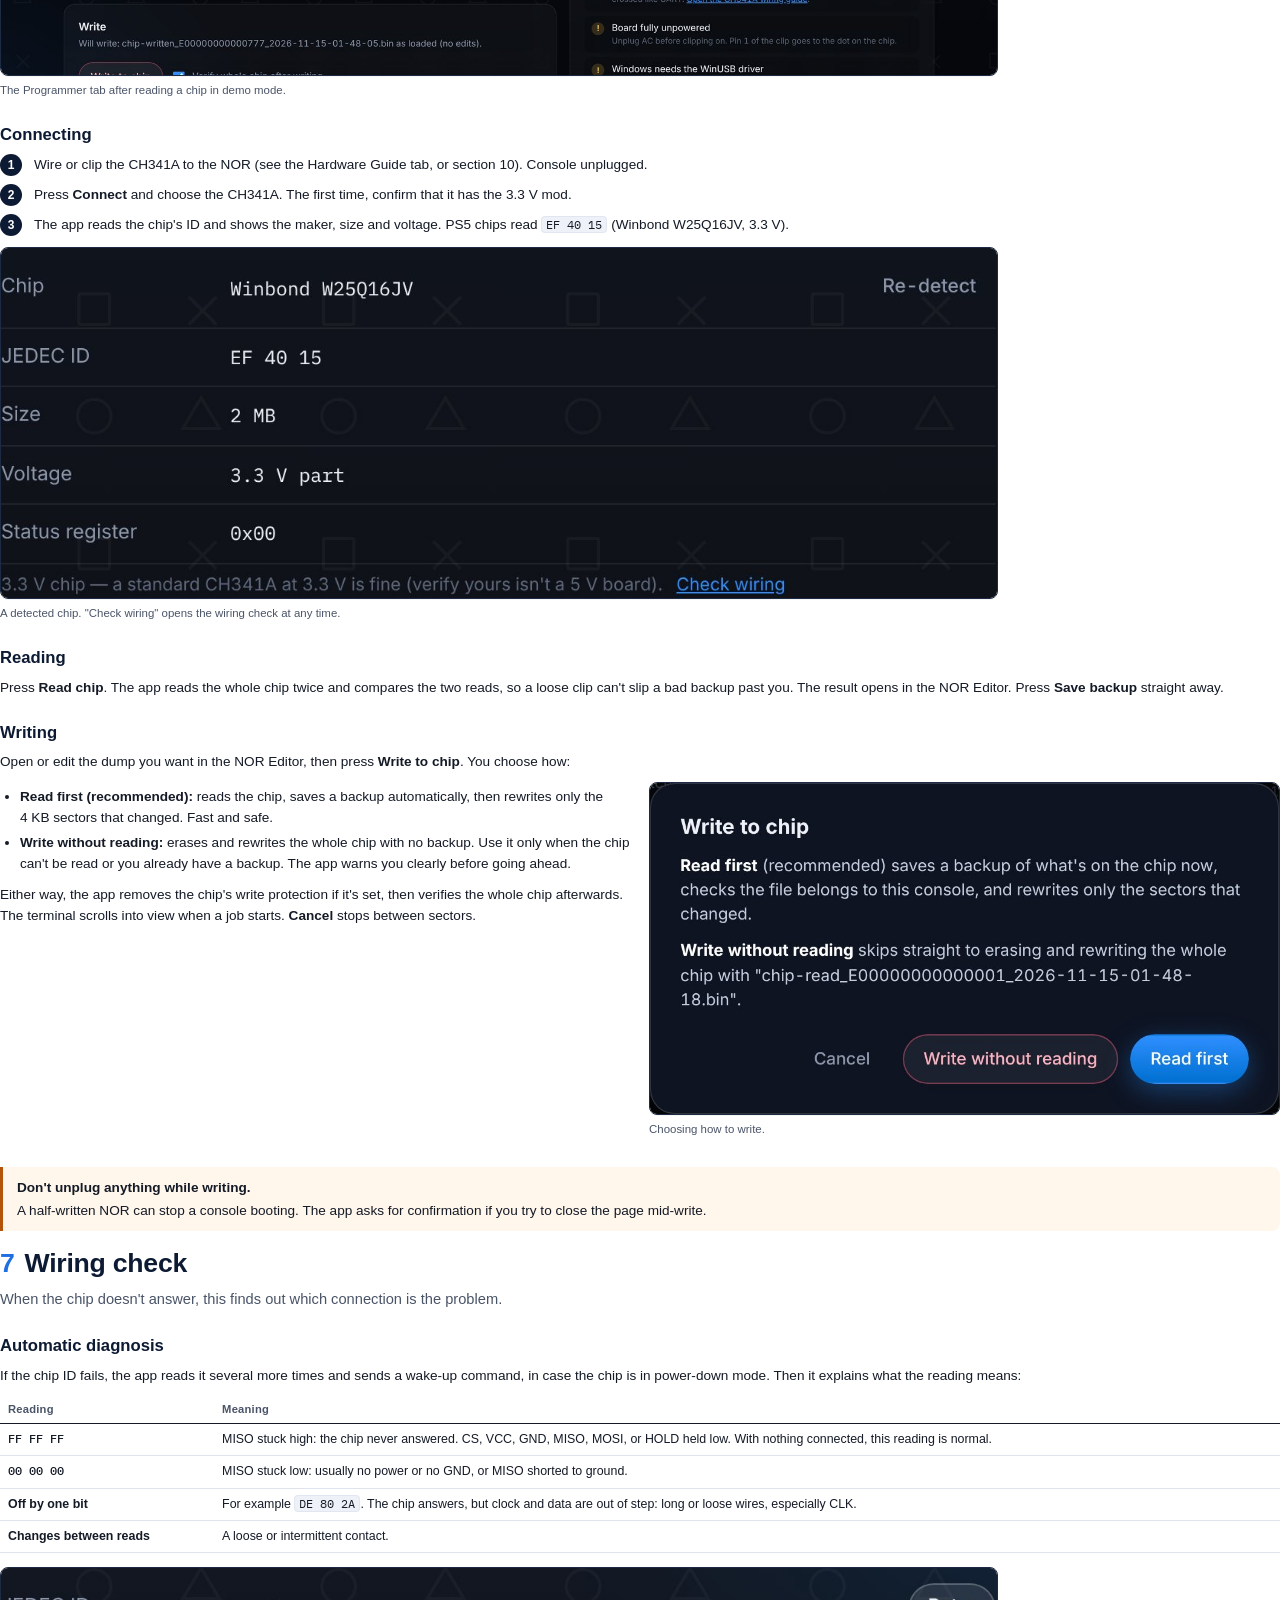
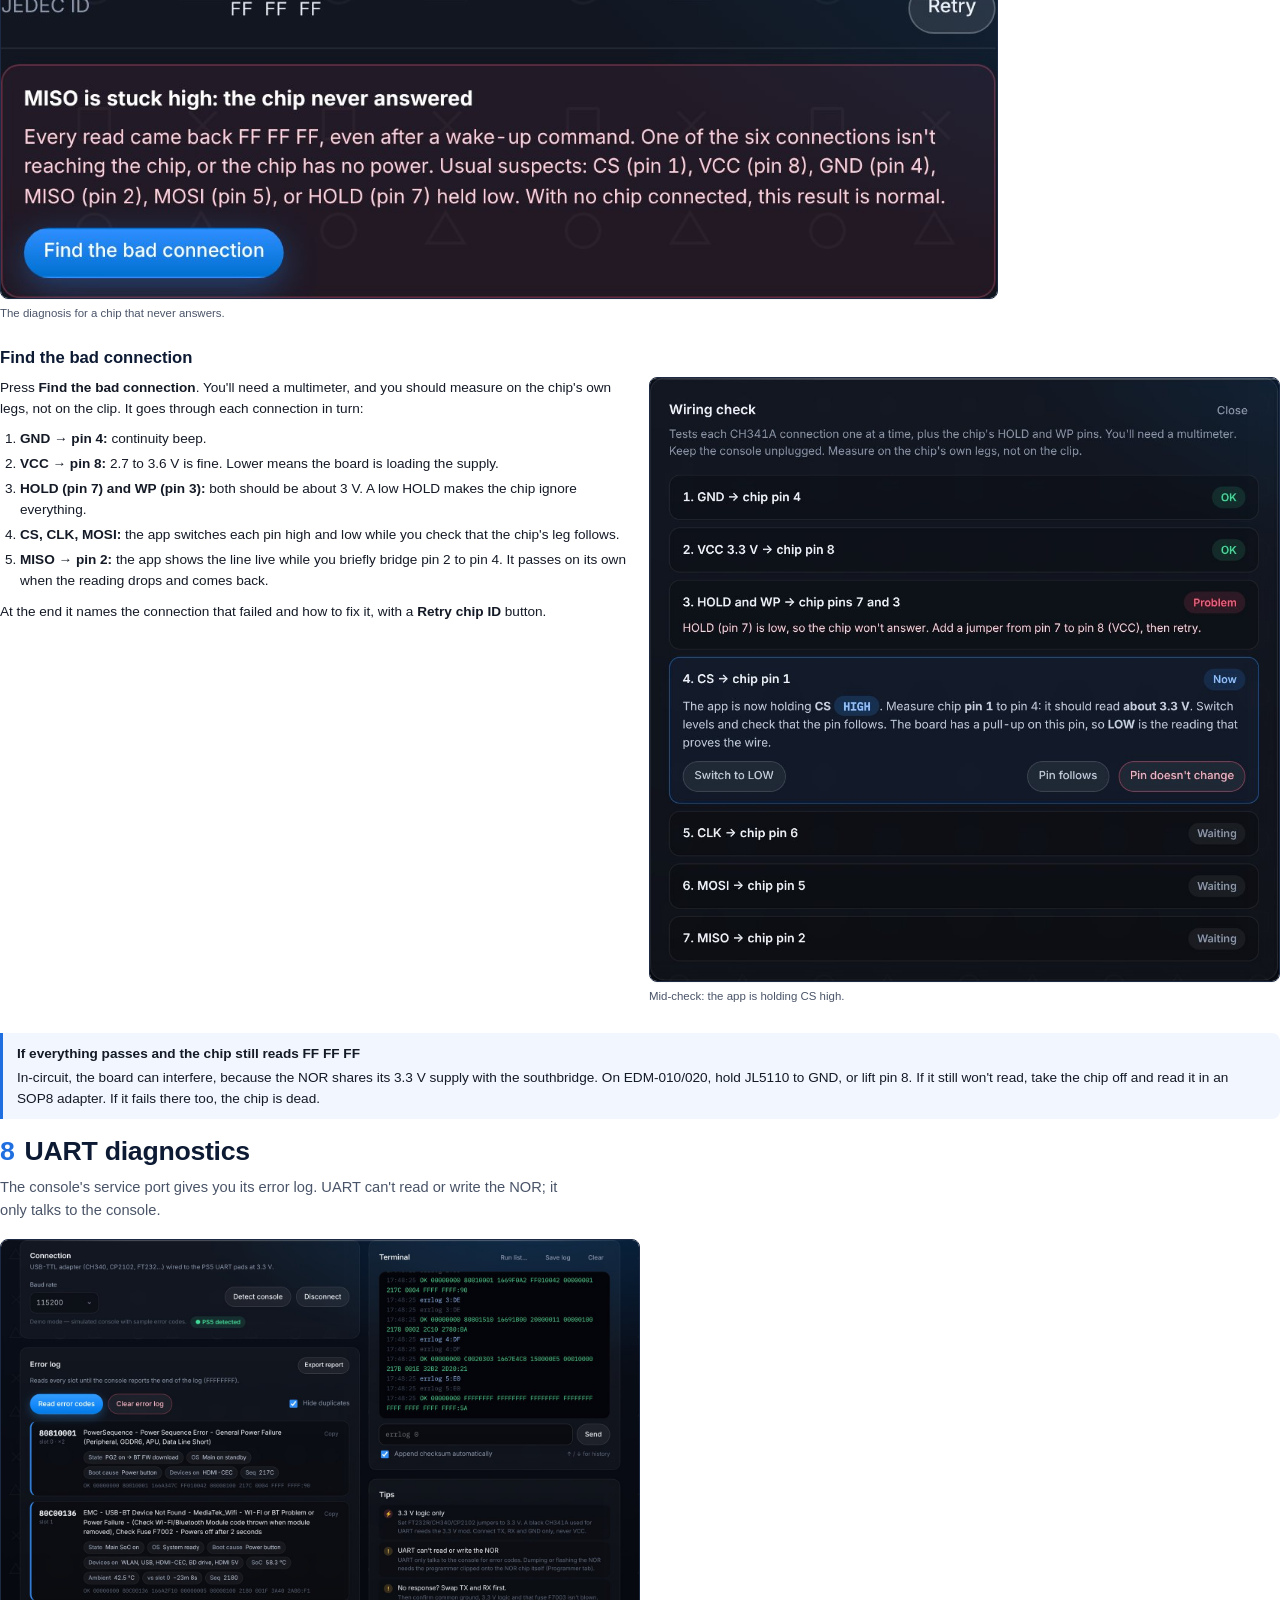
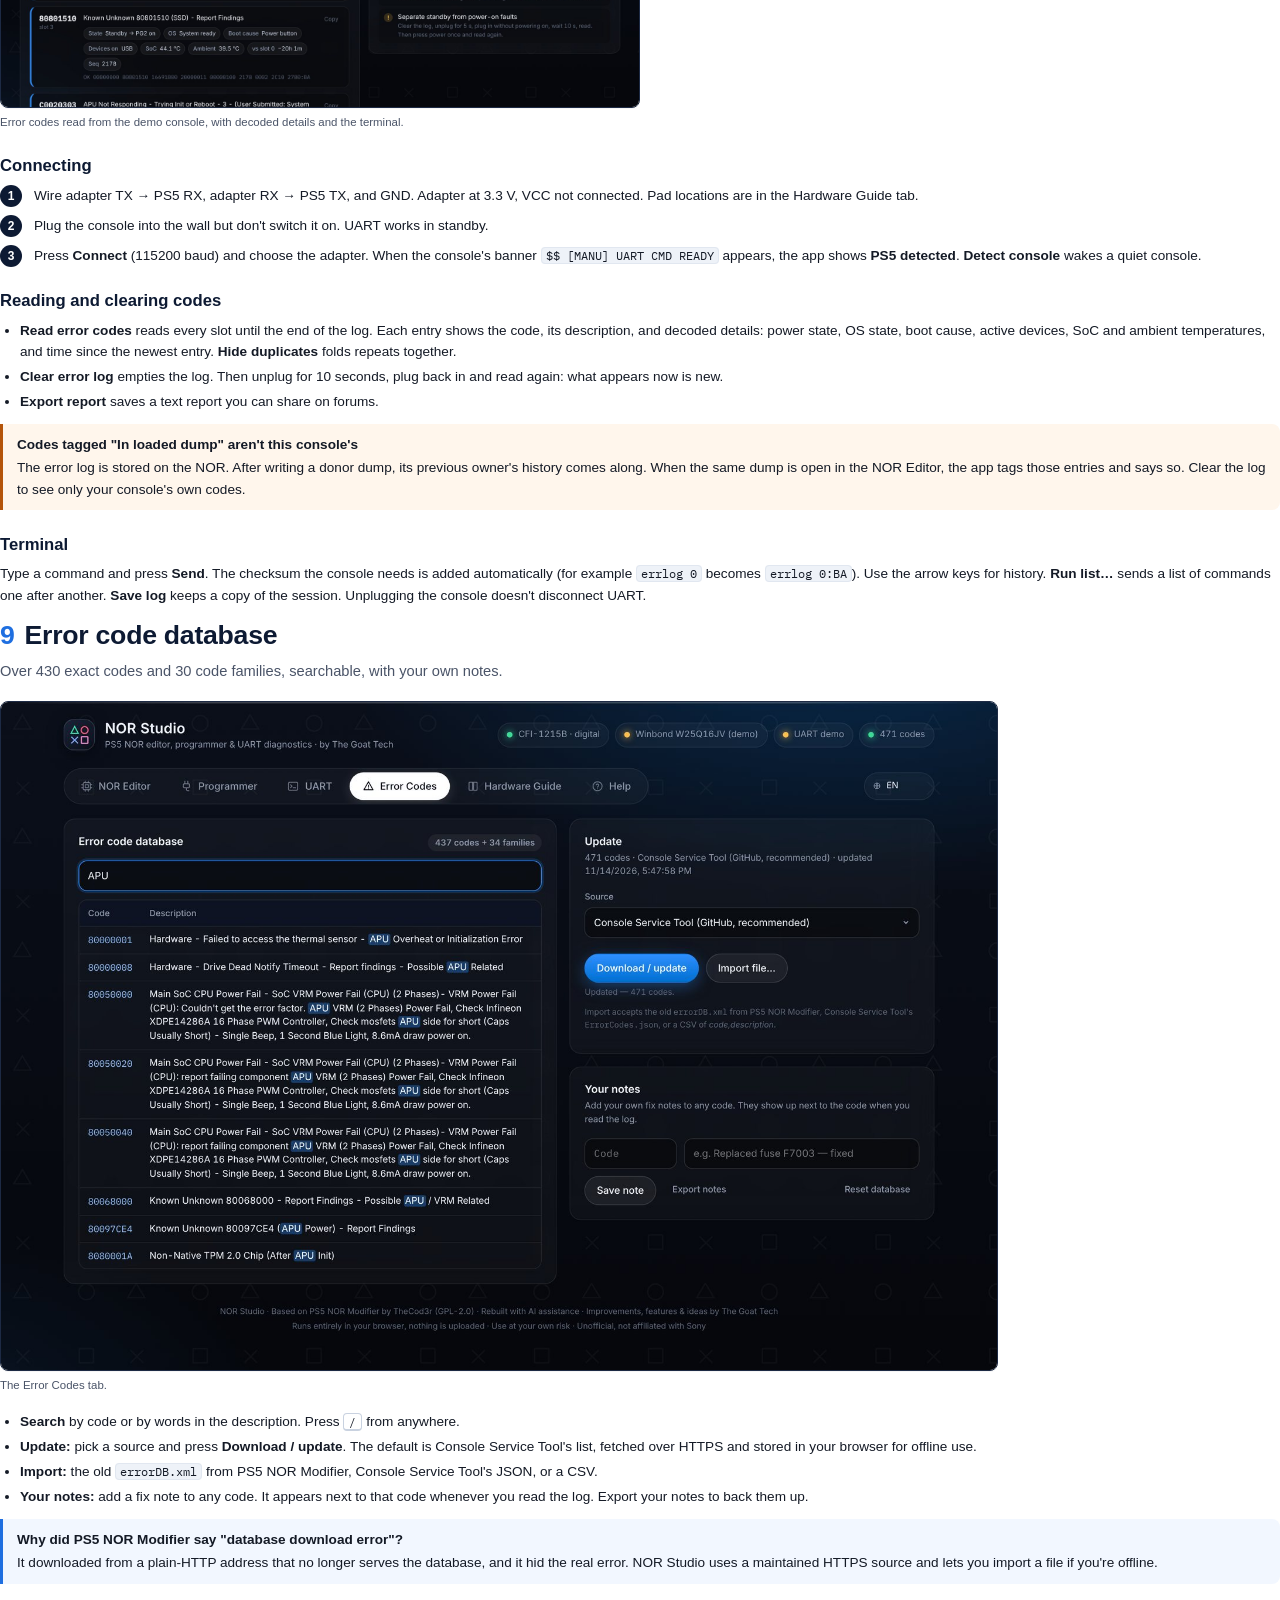
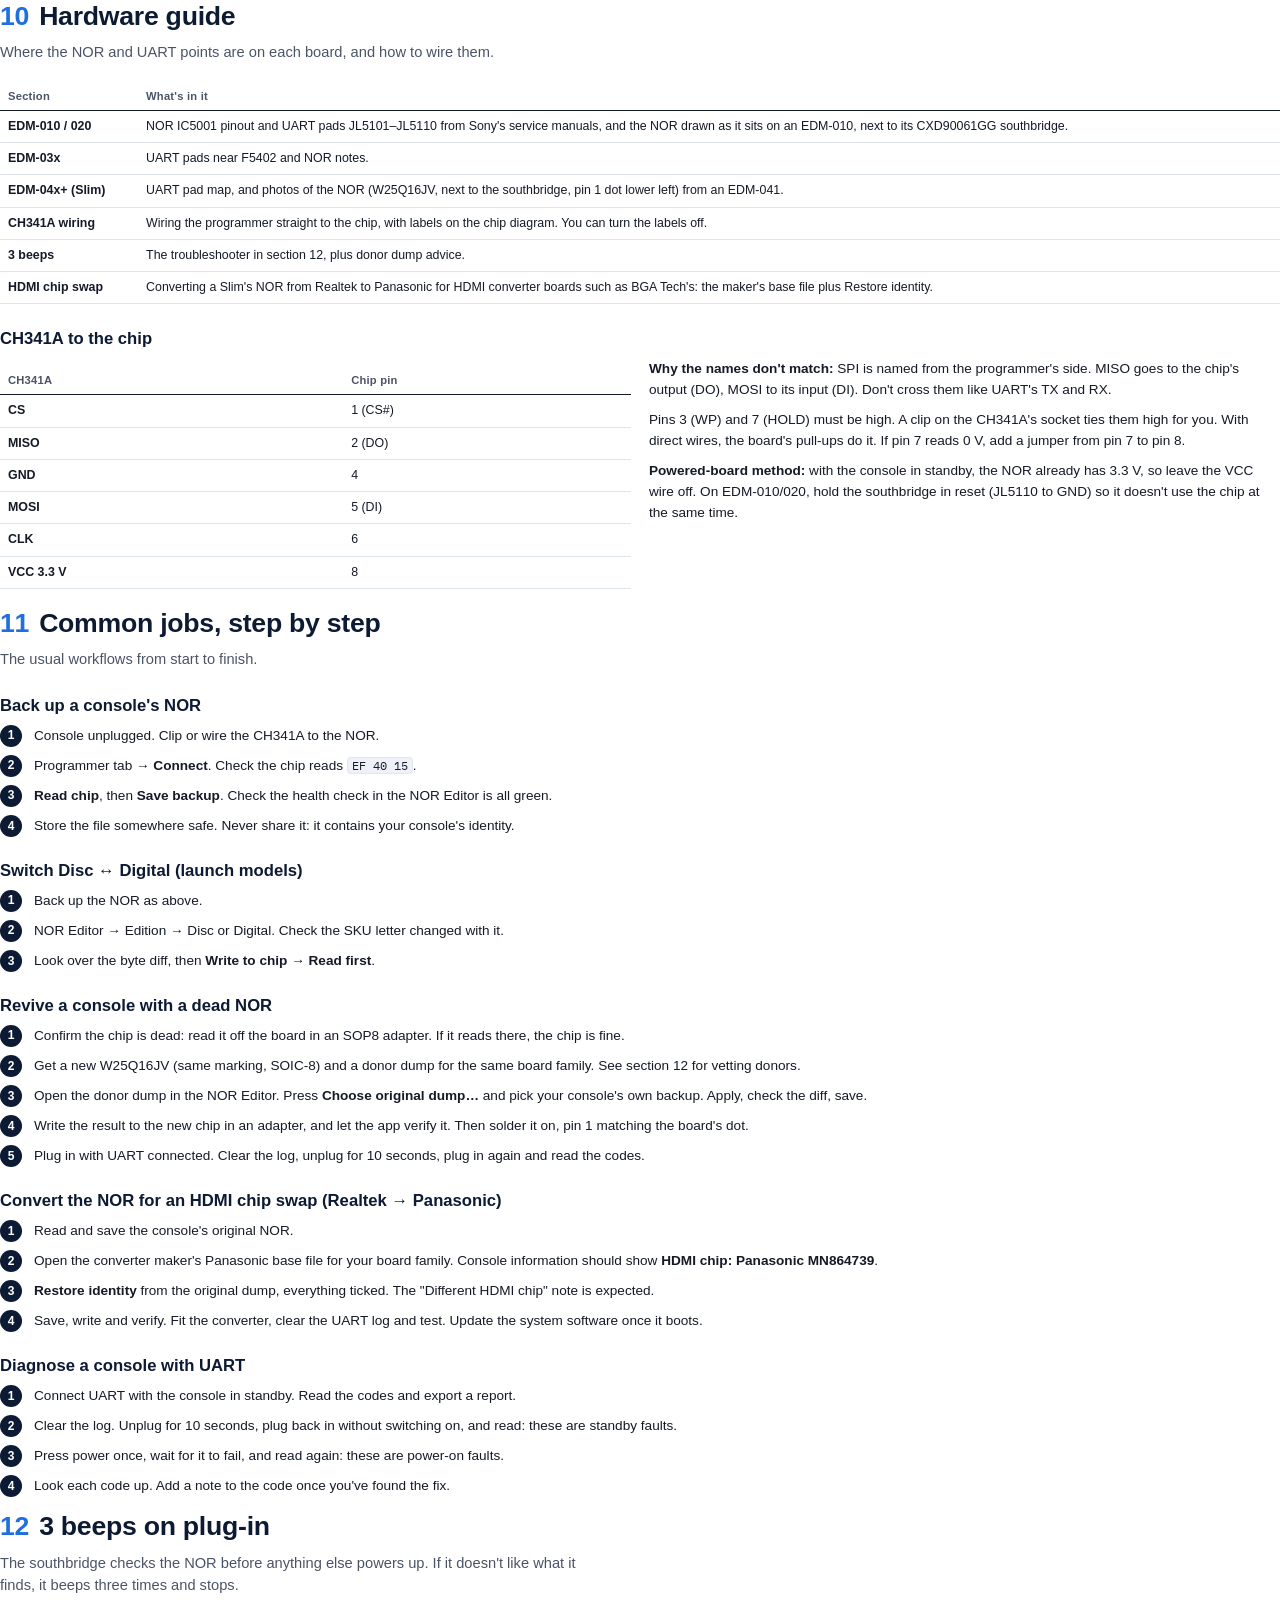
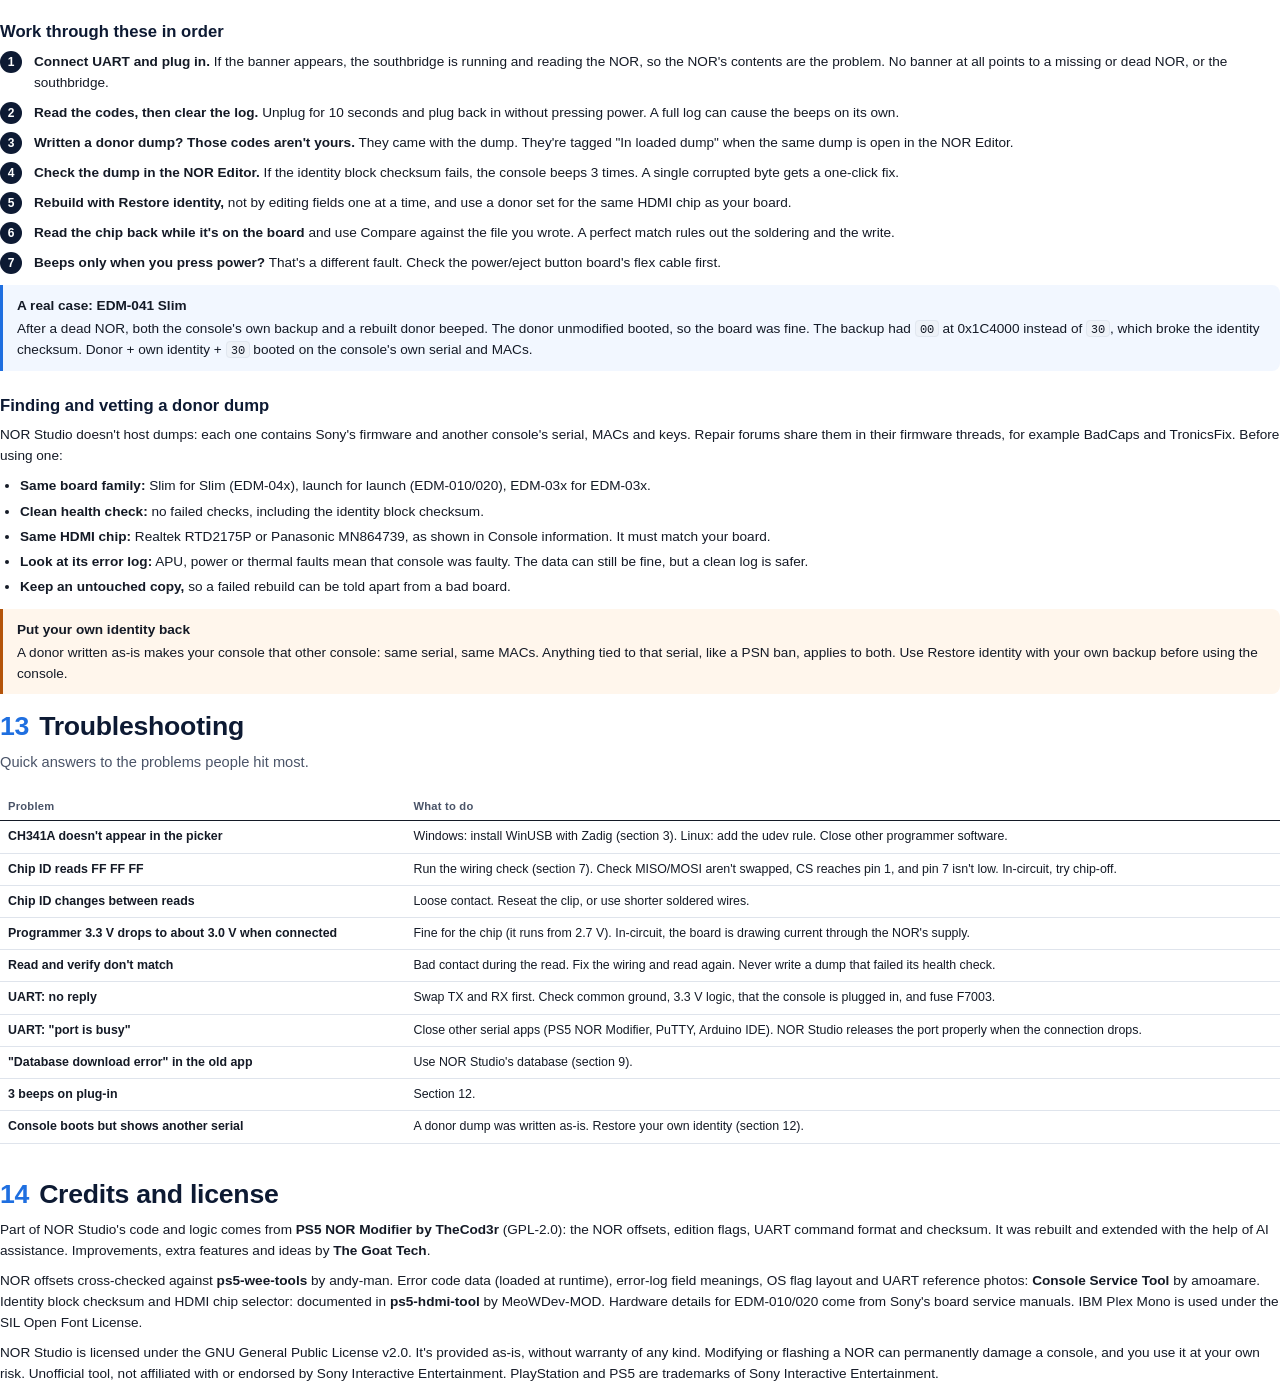
==== commit 82463b41: "Manual in every app language: pt-BR, es-419, es, zh-CN, zh-TW - Five new translated manuals built fr" ====
--- a/docs/manual-src/manual.html
+++ b/docs/manual-src/manual.html
@@ -152,7 +152,7 @@
   <h4>Shortcuts</h4>
   <p><kbd>1</kbd>–<kbd>6</kbd> switch tabs · <kbd>Ctrl</kbd>+<kbd>O</kbd> open a dump · <kbd>Ctrl</kbd>+<kbd>S</kbd> save the patched dump · <kbd>/</kbd> search error codes</p>
   <h4>Language</h4>
-  <p>NOR Studio comes in English, Português (Brasil), Español (Latinoamérica), Español (España), Simplified Chinese and Traditional Chinese. It follows your browser's language; the language picker next to the tabs next to the tabs switches it at any time. Error code descriptions from the database stay in English.</p>
+  <p>NOR Studio comes in English, Português (Brasil), Español (Latinoamérica), Español (España), Simplified Chinese and Traditional Chinese. It follows your browser's language; the language picker next to the tabs (top-right corner on phones) switches it at any time. Error code descriptions from the database stay in English.</p>
   <h4>The light bar</h4>
   <p>A thin glow along the top edge shows what the app is doing, like the PS5's own light: blue while reading or writing, a white flash when something finishes, amber when something goes wrong.</p>
   <h4>Demo mode</h4>
